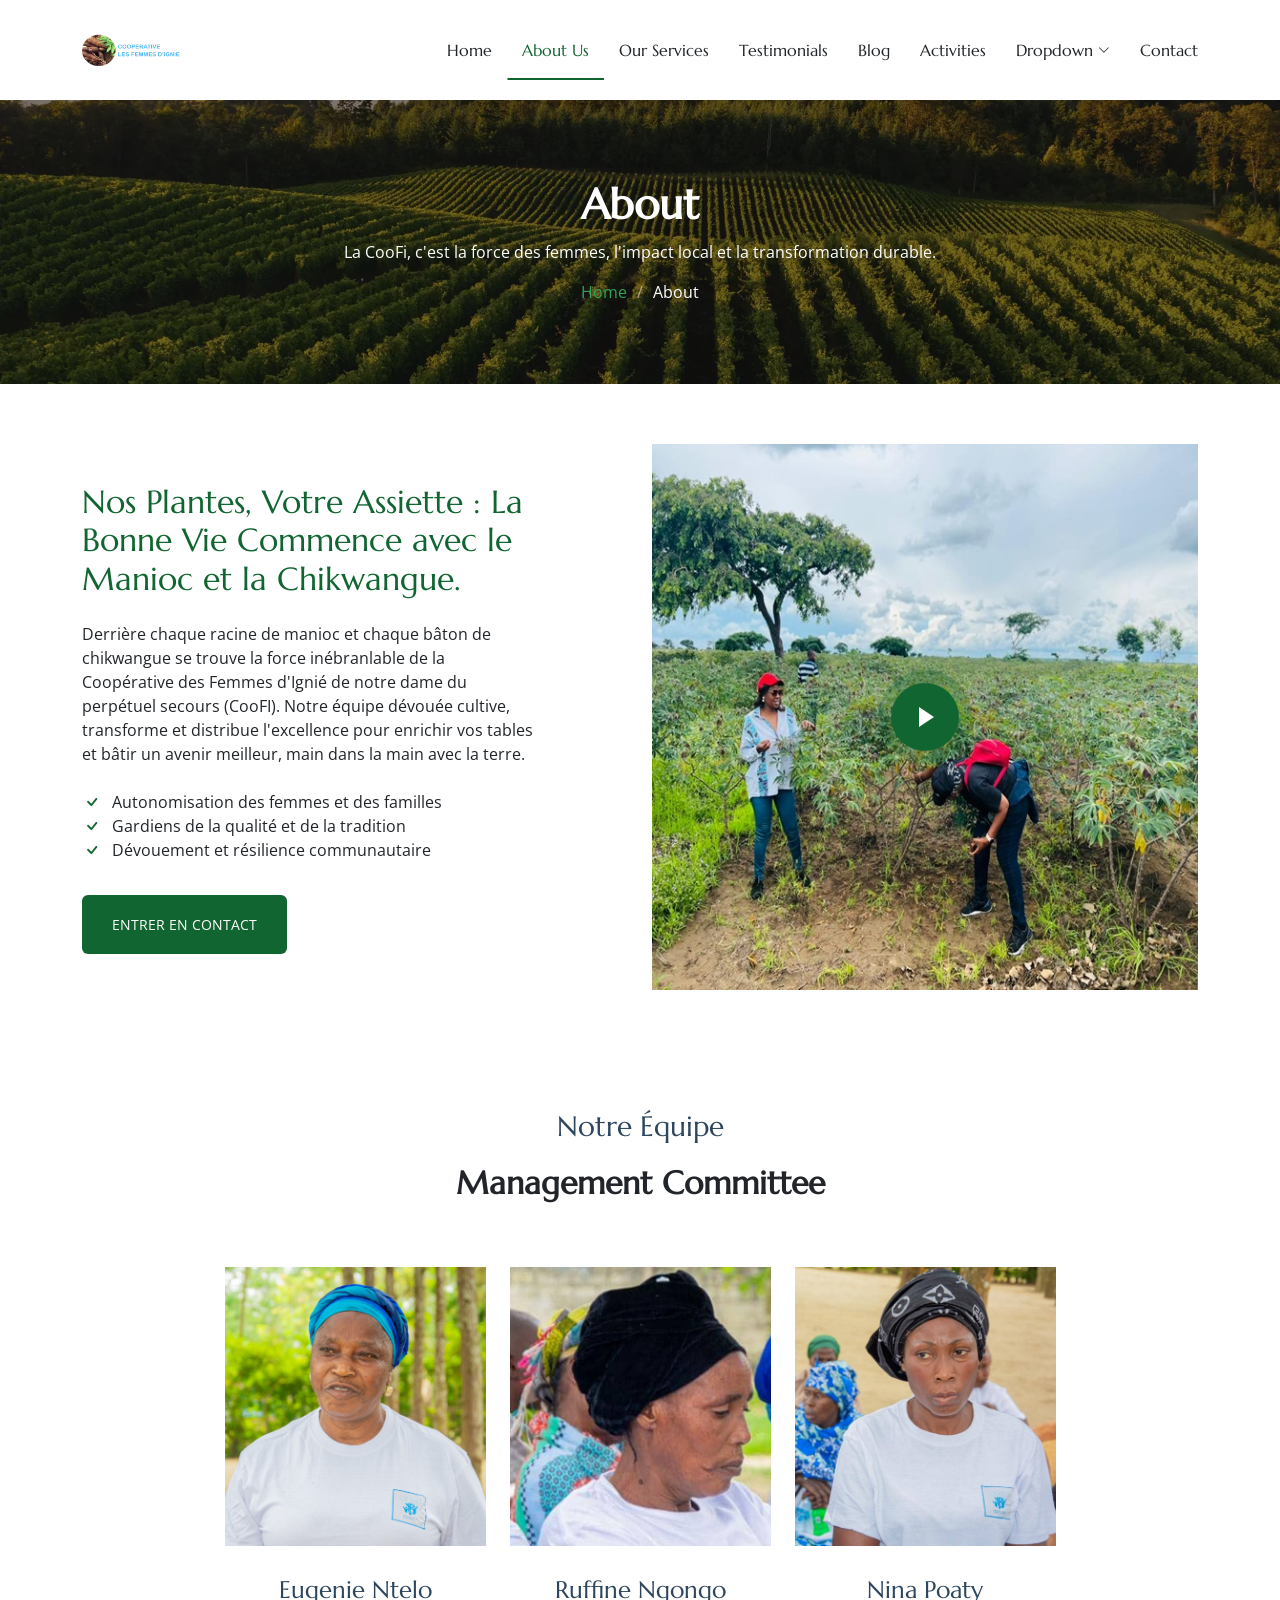
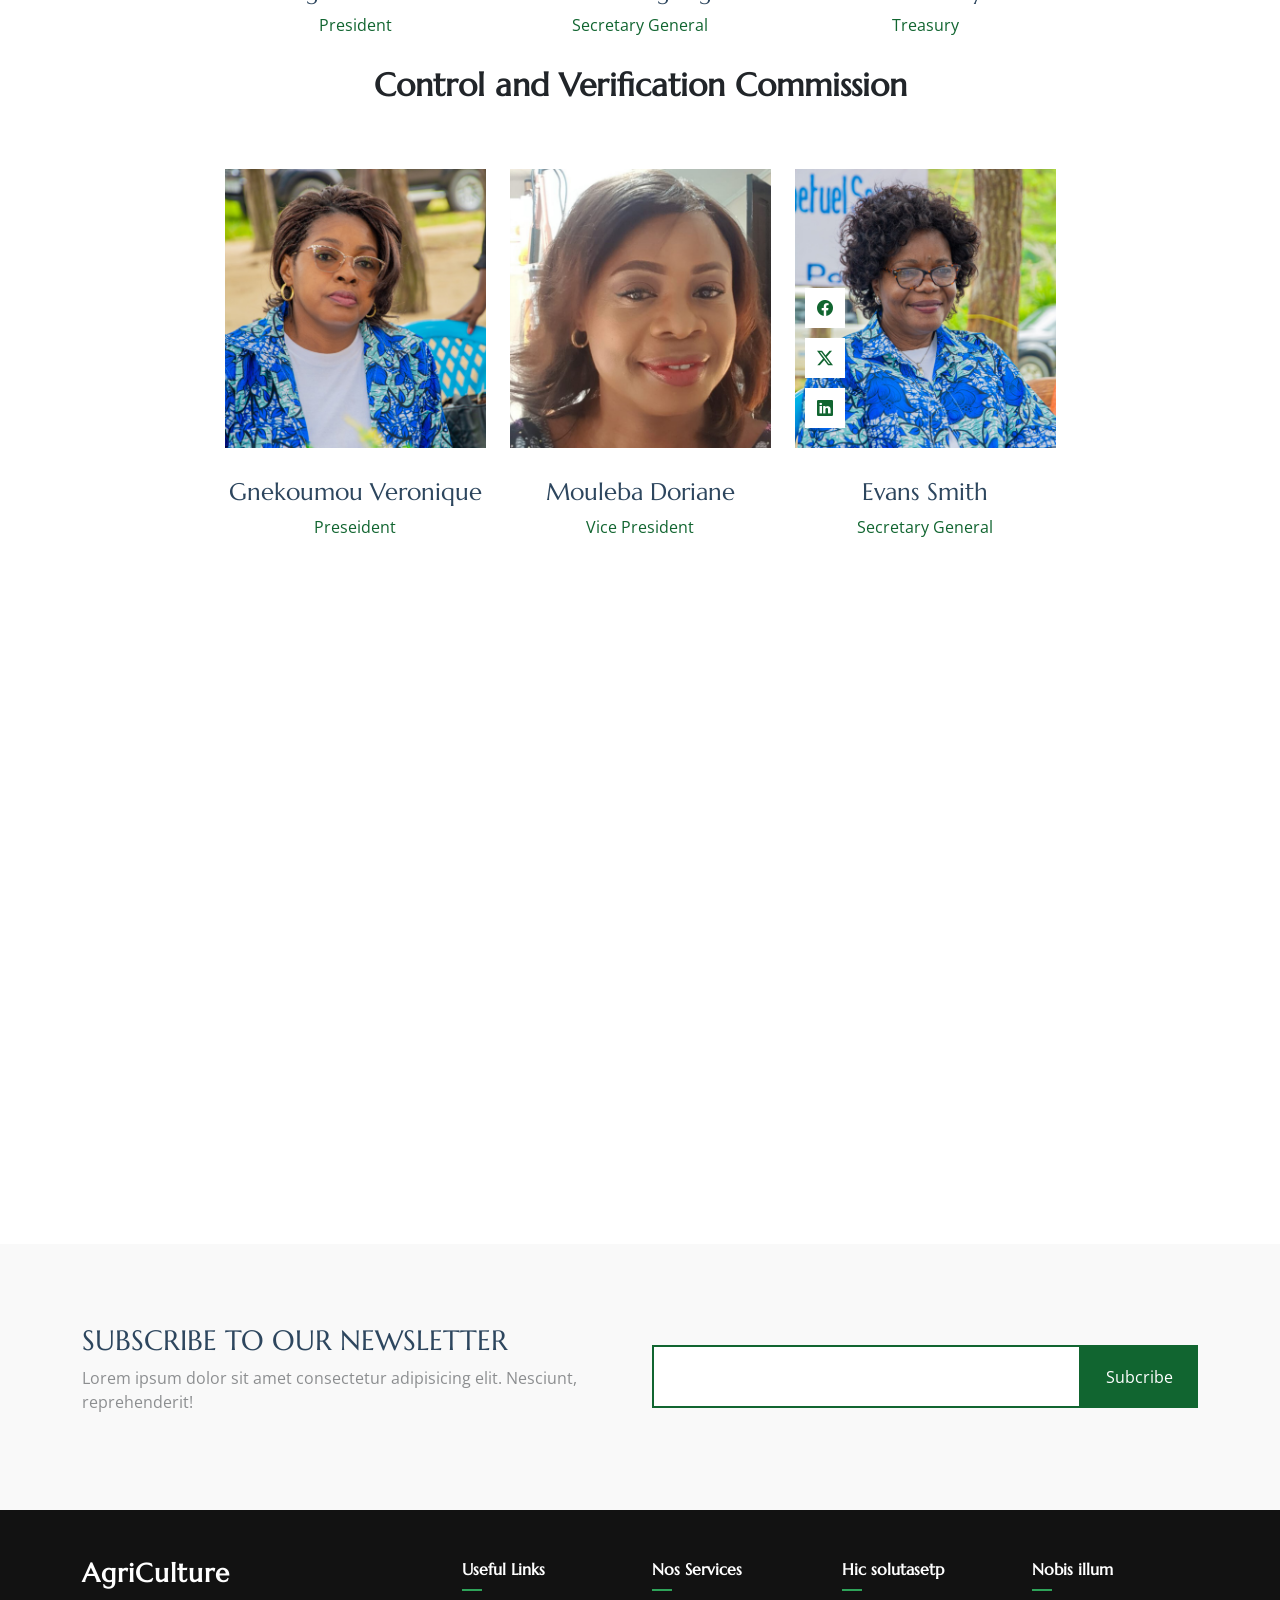
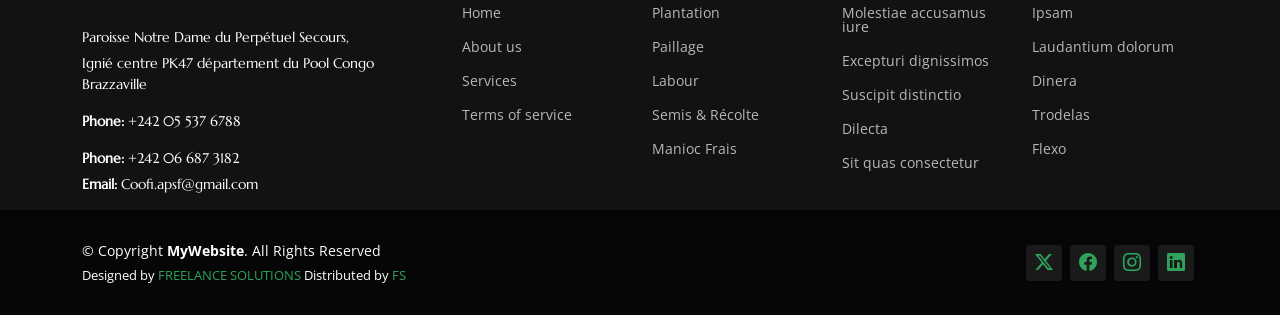
==== about.html @ b7189758 "Refactor code structure and remove redundant sections for improved readability and maintainability" ====
<!DOCTYPE html>
<html lang="en">

<head>
  <meta charset="utf-8">
  <meta content="width=device-width, initial-scale=1.0" name="viewport">
  <title>About Coofi</title>
  <meta name="description" content="">
  <meta name="keywords" content="">

  <!-- Favicons -->
  <link href="assets/img/logo2_icon.png" rel="icon">
  <link href="assets/img/logo2_icon.png" rel="logo2_icon">

  <!-- Fonts -->
  <link href="https://fonts.googleapis.com" rel="preconnect">
  <link href="https://fonts.gstatic.com" rel="preconnect" crossorigin>
  <link
    href="https://fonts.googleapis.com/css2?family=Open+Sans:ital,wght@0,300;0,400;0,500;0,600;0,700;0,800;1,300;1,400;1,500;1,600;1,700;1,800&family=Marcellus:wght@400&display=swap"
    rel="stylesheet">

  <!-- Vendor CSS Files -->
  <link href="assets/vendor/bootstrap/css/bootstrap.min.css" rel="stylesheet">
  <link href="assets/vendor/bootstrap-icons/bootstrap-icons.css" rel="stylesheet">
  <link href="assets/vendor/aos/aos.css" rel="stylesheet">
  <link href="assets/vendor/swiper/swiper-bundle.min.css" rel="stylesheet">
  <link href="assets/vendor/glightbox/css/glightbox.min.css" rel="stylesheet">

  <!-- Main CSS File -->
  <link href="assets/css/main.css" rel="stylesheet">


</head>

<body class="about-page">

  <header id="header" class="header d-flex align-items-center position-relative">
    <div class="container-fluid container-xl position-relative d-flex align-items-center justify-content-between">

      <a href="index.html" class="logo d-flex align-items-center">
        <!-- Uncomment the line below if you also wish to use an image logo -->
        <img src="assets/img/logo.png" alt="AgriCulture">
        <!-- <h1 class="sitename">AgriCulture</h1>  -->
      </a>

      <nav id="navmenu" class="navmenu stagger-animation">
        <ul>
          <li><a href="index.html">Home</a></li>
          <li><a href="about.html" class="active">About Us</a></li>
          <li><a href="services.html">Our Services</a></li>
          <li><a href="testimonials.html">Testimonials</a></li>
          <li><a href="blog.php">Blog</a></li>
          <li><a href="activity.php">Activities</a></li>
          <li class="dropdown"><a href="#"><span>Dropdown</span> <i class="bi bi-chevron-down toggle-dropdown"></i></a>
            <ul>
              <li><a href="#">Dropdown 1</a></li>
              <li class="dropdown"><a href="#"><span>Deep Dropdown</span> <i
                    class="bi bi-chevron-down toggle-dropdown"></i></a>
                <ul>
                  <li><a href="#">Deep Dropdown 1</a></li>
                  <li><a href="#">Deep Dropdown 2</a></li>
                  <li><a href="#">Deep Dropdown 3</a></li>
                  <li><a href="#">Deep Dropdown 4</a></li>
                  <li><a href="#">Deep Dropdown 5</a></li>
                </ul>
              </li>
              <li><a href="#">Dropdown 2</a></li>
              <li><a href="#">Dropdown 3</a></li>
              <li><a href="#">Dropdown 4</a></li>
            </ul>
          </li>
          <li><a href="contact.html">Contact</a></li>
        </ul>
        <i class="mobile-nav-toggle d-xl-none bi bi-list"></i>
      </nav>

    </div>
  </header>

  <main class="main">

    <!-- Page Title -->
    <div class="page-title dark-background" data-aos="fade"
      style="background-image: url(assets/img/page-title-bg.webp);">
      <div class="container position-relative">
        <h1>About</h1>
        <p>La CooFi, c'est la force des femmes, l'impact local et la transformation durable.</p>
        <nav class="breadcrumbs">
          <ol>
            <li><a href="index.html">Home</a></li>
            <li class="current">About</li>
          </ol>
        </nav>
      </div>
    </div><!-- End Page Title -->

    <!-- About 3 Section -->
    <section id="about-3" class="about-3 section">

      <div class="container">
        <div class="row gy-4 justify-content-between align-items-center">
          <div class="col-lg-6 order-lg-2 position-relative" data-aos="zoom-out">
            <img src="assets/img/img_sq_1.jpg" alt="Image" class="img-fluid">
            <a href="https://www.youtube.com/watch?v=Y7f98aduVJ8" class="glightbox pulsating-play-btn">
              <span class="play"><i class="bi bi-play-fill"></i></span>
            </a>
          </div>
          <div class="col-lg-5 order-lg-1" data-aos="fade-up" data-aos-delay="100">
            <h2 class="content-title mb-4">Nos Plantes, Votre Assiette : La Bonne Vie Commence avec le Manioc et la
              Chikwangue.</h2>
            <p class="mb-4">
              Derrière chaque racine de manioc et chaque bâton de chikwangue se trouve la force inébranlable de la
              Coopérative des Femmes d'Ignié de notre dame du perpétuel secours (CooFI). Notre équipe dévouée cultive,
              transforme et distribue l'excellence pour enrichir vos tables et bâtir un avenir meilleur, main dans la
              main avec la terre.
            </p>
            <ul class="list-unstyled list-check">
              <li>Autonomisation des femmes et des familles</li>
              <li>Gardiens de la qualité et de la tradition</li>
              <li>Dévouement et résilience communautaire</li>
            </ul>

            <p><a href="contact.html" class="btn-cta">Entrer en contact</a></p>
          </div>
        </div>
      </div>
    </section><!-- /About 3 Section -->

    <!-- Team Section -->
    <section class="team-15 team section" id="team">
      <!-- Section Title -->
      <div class="container section-title" data-aos="fade-up">
        <h2>Notre Équipe</h2>
        <b><p>Management Committee</p></b>
      </div><!-- End Section Title -->

      <div class="content">
        <div class="container">

          <div class="row justify-content-center">
            <div class="col-lg-3 col-md-6 mb-4">
              <div class="person">
                <figure>
                  <img src="assets/img/team/Eugenie_Ntelo.jpg" alt="Image" class="img-fluid">
                  <div class="social">
                    <!-- <a href="#"><span class="bi bi-facebook"></span></a>
                    <a href="#"><span class="bi bi-twitter-x"></span></a>
                    <a href="#"><span class="bi bi-linkedin"></span></a> -->
                  </div>
                </figure>
                <div class="person-contents">
                  <h3>Eugenie Ntelo</h3>
                  <span class="position">President</span>
                </div>
              </div>
            </div>

            <div class="col-lg-3 col-md-6 mb-4">
              <div class="person">
                <figure>
                  <img src="assets/img/team/Ruffine_Ngongo.jpg" alt="Image" class="img-fluid">
                  <div class="social">
                    <!-- <a href="#"><span class="bi bi-facebook"></span></a>
                    <a href="#"><span class="bi bi-twitter-x"></span></a>
                    <a href="#"><span class="bi bi-linkedin"></span></a> -->
                  </div>
                </figure>
                <div class="person-contents">
                  <h3>Ruffine Ngongo</h3>
                  <span class="position">Secretary General</span>
                </div>
              </div>
            </div>

            <div class="col-lg-3 col-md-6 mb-4">
              <div class="person">
                <figure>
                  <img src="assets/img/team/Nina_Poaty.jpg" alt="Image" class="img-fluid">
                  <div class="social">
                    <!-- <a href="#"><span class="bi bi-facebook"></span></a>
                    <a href="#"><span class="bi bi-twitter-x"></span></a>
                    <a href="#"><span class="bi bi-linkedin"></span></a> -->
                  </div>
                </figure>
                <div class="person-contents">
                  <h3>Nina Poaty</h3>
                  <span class="position">Treasury</span>
                </div>
              </div>
            </div>
<!-- 
            <div class="col-lg-3 col-md-6 mb-4">
              <div class="person">
                <figure>
                  <img src="assets/img/team/Gnekoumou Veronique.jpg" alt="Image" class="img-fluid">
                  <div class="social">
                    <a href="#"><span class="bi bi-facebook"></span></a>
                    <a href="#"><span class="bi bi-twitter-x"></span></a>
                    <a href="#"><span class="bi bi-linkedin"></span></a>
                  </div>
                </figure>
                <div class="person-contents">
                  <h3>Preseident</h3>
                  <span class="position">Accountant</span>
                </div>
              </div>
            </div> -->

          </div>
           <div class="row justify-content-center">
            <div class="container section-title" data-aos="fade-up">
        <!-- <h2>Notre Équipe</h2> -->
        <b><p>Control and Verification Commission</p></b>
      </div><!-- End Section Title -->
            <div class="col-lg-3 col-md-6 mb-4">
              <div class="person">
                <figure>
                  <img src="assets/img/team/Gnekoumou_Veronique.jpg" alt="Image" class="img-fluid">
                  <div class="social">
                    <!-- <a href="#"><span class="bi bi-facebook"></span></a>
                    <a href="#"><span class="bi bi-twitter-x"></span></a>
                    <a href="#"><span class="bi bi-linkedin"></span></a>
                  </div> -->
                </figure>
                <div class="person-contents">
                  <h3>Gnekoumou Veronique</h3>
                  <span class="position">Preseident</span>
                </div>
              </div>
            </div>

            <div class="col-lg-3 col-md-6 mb-4">
              <div class="person">
                <figure>
                  <img src="assets/img/team/Mouleba_Doriane.jpg" alt="Image" class="img-fluid">
                  <div class="social">
                    <!-- <a href="#"><span class="bi bi-facebook"></span></a>
                    <a href="#"><span class="bi bi-twitter-x"></span></a>
                    <a href="#"><span class="bi bi-linkedin"></span></a> -->
                  </div>
                </figure>
                <div class="person-contents">
                  <h3>Mouleba Doriane</h3>
                  <span class="position">Vice President</span>
                </div>
              </div>
            </div>

            <div class="col-lg-3 col-md-6 mb-4">
              <div class="person">
                <figure>
                  <img src="assets/img/team/Ndandani_Betty.jpg" alt="Image" class="img-fluid">
                  <div class="social">
                    <a href="#"><span class="bi bi-facebook"></span></a>
                    <a href="#"><span class="bi bi-twitter-x"></span></a>
                    <a href="#"><span class="bi bi-linkedin"></span></a>
                  </div>
                </figure>
                <div class="person-contents">
                  <h3>Evans Smith</h3>
                  <span class="position">Secretary General</span>
                </div>
              </div>
            </div>

            <!-- <div class="col-lg-3 col-md-6 mb-4">
              <div class="person">
                <figure>
                  <img src="assets/img/team/team-4.jpg" alt="Image" class="img-fluid">
                  <div class="social">
                    <a href="#"><span class="bi bi-facebook"></span></a>
                    <a href="#"><span class="bi bi-twitter-x"></span></a>
                    <a href="#"><span class="bi bi-linkedin"></span></a>
                  </div>
                </figure>
                <div class="person-contents">
                  <h3>Kaylie Jones</h3>
                  <span class="position">Accountant</span>
                </div>
              </div>
            </div> -->

          </div>
        </div>
      </div>

    </section><!-- /Team Section -->

    <!-- Services Section -->
    <section id="services" class="services section">

      <!-- Section Title -->
      <div class="container section-title" data-aos="fade-up">
        <h2 class="bounce-in"> Ce que nous faisons</h2>
        <p class="fade-in-up" style="font-size: 20px">Depuis sa création, la CooFi s’engage pour une agriculture
          durable, une transformation responsable du manioc, et le renforcement de l’autonomie économique des membres de
          la Coopérative.
          Née de la volonté de femmes vivant dans la localité d’Ignié, CooFi réunit ses membres autour d’activités qui
          allient savoir-faire traditionnel, solidarité et innovation durable.

          À travers ses programmes, la CooFi contribue à la sécurité alimentaire locale, à la création d’emplois, et à
          la préservation de la biodiversité, tout en offrant aux femmes rurales un espace où elles peuvent
          entreprendre, apprendre et s’épanouir.</p>
      </div><!-- End Section Title -->
      <div class="content">
        <div class="container">
          <div class="row g-0 stagger-animation">
            <div class="col-lg-3 col-md-6">
              <div class="service-item hover-lift" data-aos="fade-up" data-aos-delay="100">
                <span class="number">01</span>
                <div class="service-item-icon">
                  <svg xmlns="http://www.w3.org/2000/svg" version="1.1" xmlns:xlink="http://www.w3.org/1999/xlink"
                    width="80" height="80" x="0" y="0" viewBox="0 0 509.435 509.435"
                    style="enable-background: new 0 0 512 512" xml:space="preserve" class="">
                    <g>
                      <path
                        d="M7.506 347.639c.994 0 2.005-.199 2.976-.619l62.037-26.857a7.5 7.5 0 0 0 3.903-9.862 7.5 7.5 0 0 0-9.862-3.903L4.523 333.255a7.501 7.501 0 0 0 2.983 14.384zM500.883 283.197c-10.953-10.952-28.175-11.423-39.689-1.267l-10.034-13.307c-19.783-26.239-46.1-46.623-76.103-58.948a7.5 7.5 0 0 0-5.699 13.875c11.136 4.575 21.708 10.382 31.567 17.249h-22.621c-4.143 0-7.5 3.358-7.5 7.5s3.357 7.5 7.5 7.5h41.188a169.382 169.382 0 0 1 19.691 21.855l11.048 14.652-71.171 67.597h-19.48a35.772 35.772 0 0 0 6.775-20.976c0-19.837-16.139-35.975-35.976-35.975h-75.023l-48.33-15.005a160.871 160.871 0 0 0-37.992-6.934l2.533-3.359a169.852 169.852 0 0 1 19.67-21.855h27.398c4.143 0 7.5-3.358 7.5-7.5s-3.357-7.5-7.5-7.5h-8.848a165.125 165.125 0 0 1 38.01-19.73c28.992-10.532 60.376-12.89 90.754-6.821a7.498 7.498 0 0 0 8.824-5.885 7.5 7.5 0 0 0-5.885-8.824 184.517 184.517 0 0 0-28.616-3.4v-83.727h64.189c43.49 0 78.872-35.382 78.872-78.872V22.488c0-8.712-7.088-15.801-15.801-15.801h-51.729c-4.143 0-7.5 3.358-7.5 7.5s3.357 7.5 7.5 7.5h51.729c.441 0 .801.359.801.801v11.051c0 35.219-28.653 63.872-63.872 63.872h-64.189V85.559c0-28.082 18.793-53.262 45.701-61.234a7.5 7.5 0 1 0-4.261-14.382c-15.972 4.732-30.338 14.681-40.451 28.015-10.46 13.79-15.988 30.25-15.988 47.601v16.416c-9.59-9.839-22.97-15.965-37.762-15.965h-43.432c-6.193 0-11.232 5.039-11.232 11.232v23.629c0 29.093 23.669 52.762 52.763 52.762h39.663v22.475a183.375 183.375 0 0 0-55.199 10.86c-32.974 11.978-61.705 33.297-83.085 61.653l-9.313 12.351a161.07 161.07 0 0 0-54.289 12.692 7.5 7.5 0 0 0-3.949 9.844 7.498 7.498 0 0 0 9.844 3.949c31.858-13.616 67.62-15.458 100.696-5.188l49.416 15.343c.72.224 1.47.337 2.224.337h76.161c11.566 0 20.976 9.409 20.976 20.975s-9.409 20.976-20.976 20.976h-71.803c-4.143 0-7.5 3.358-7.5 7.5s3.357 7.5 7.5 7.5h123.477a7.5 7.5 0 0 0 5.165-2.062l83.48-79.289c5.56-5.279 14.158-5.167 19.577.252a13.957 13.957 0 0 1 .853 18.9l-80.942 97.046a37.161 37.161 0 0 1-21.112 12.581L259.57 448.474c-20.377 4.113-41.89 1.365-60.575-7.739l-53.332-25.982a7.507 7.507 0 0 0-6.884.162L3.903 488.665a7.5 7.5 0 0 0 7.197 13.161l131.475-71.888 49.849 24.285c21.631 10.538 46.53 13.72 70.114 8.957l129.506-26.146a52.209 52.209 0 0 0 29.663-17.677l80.942-97.046c9.682-11.61 8.923-28.426-1.766-39.114zM258.212 158.634c-20.822 0-37.763-16.94-37.763-37.762V101.01h39.664c20.822 0 37.762 16.94 37.762 37.762v19.861h-39.663z"
                        fill="currentColor" opacity="1" data-original="currentColor"></path>
                      <path
                        d="M319.171 240.778a7.5 7.5 0 0 0-7.5-7.5h-9.43c-4.143 0-7.5 3.358-7.5 7.5s3.357 7.5 7.5 7.5h9.43a7.5 7.5 0 0 0 7.5-7.5zM272.068 264.08c-4.143 0-7.5 3.358-7.5 7.5s3.357 7.5 7.5 7.5h34.888c4.143 0 7.5-3.358 7.5-7.5s-3.357-7.5-7.5-7.5zM400.305 307.996c4.143 0 7.5-3.358 7.5-7.5s-3.357-7.5-7.5-7.5h-8.172c-4.143 0-7.5 3.358-7.5 7.5s3.357 7.5 7.5 7.5z"
                        fill="currentColor" opacity="1" data-original="currentColor"></path>
                    </g>
                  </svg>
                </div>
                <div class="service-item-content">
                  <h3 class="service-heading"><a href="our_service_info.html#transformation-manioc"
                      style="color:inherit; text-decoration:none;">Transformation du manioc en chikwangue</a></h3>

                </div>
              </div>
            </div>
            <div class="col-lg-3 col-md-6">
              <div class="service-item hover-lift" data-aos="fade-up" data-aos-delay="200">
                <span class="number">02</span>
                <div class="service-item-icon">
                  <svg xmlns="http://www.w3.org/2000/svg" version="1.1" xmlns:xlink="http://www.w3.org/1999/xlink"
                    width="80" height="80" x="0" y="0" viewBox="0 0 514.314 514.314"
                    style="enable-background: new 0 0 512 512" xml:space="preserve" class="">
                    <g>
                      <path
                        d="M434.176 51.297h72.639c4.143 0 7.5-3.358 7.5-7.5s-3.357-7.5-7.5-7.5h-72.639c-4.143 0-7.5 3.358-7.5 7.5s3.357 7.5 7.5 7.5zM117.994 54.791h30.852c5.47 6.605 13.729 10.82 22.955 10.82h42.865l35.886 35.886c8.246 8.246 19.209 12.787 30.869 12.787h8.32c4.143 0 7.5-3.358 7.5-7.5s-3.357-7.5-7.5-7.5h-8.32c-7.654 0-14.85-2.981-20.262-8.393l-38.083-38.083a7.5 7.5 0 0 0-5.304-2.197H171.8c-8.159 0-14.797-6.638-14.797-14.797s6.638-14.797 14.797-14.797h123.757a66.756 66.756 0 0 1 35.416 10.157l30.374 18.983a7.497 7.497 0 0 0 3.975 1.14h36.891c4.143 0 7.5-3.358 7.5-7.5s-3.357-7.5-7.5-7.5h-34.739l-28.551-17.843a81.742 81.742 0 0 0-43.365-12.437H171.801c-16.43 0-29.797 13.367-29.797 29.798 0 1.349.099 2.675.273 3.977h-24.283a7.5 7.5 0 1 0 0 14.999zM30.38 144.476h20.344a29.724 29.724 0 0 0-4.003 14.921c0 14.399 10.225 26.453 23.795 29.288a29.746 29.746 0 0 0-4.371 15.555c0 16.499 13.423 29.921 29.921 29.921h131.637a7.5 7.5 0 0 0 7.498-7.688 7.5 7.5 0 0 0-8.307-7.311H96.065c-8.228 0-14.921-6.694-14.921-14.921s6.693-14.921 14.921-14.921H163.9c4.143 0 7.5-3.358 7.5-7.5s-3.357-7.5-7.5-7.5H76.643c-8.228 0-14.922-6.694-14.922-14.921s6.694-14.921 14.922-14.921H163.9c4.143 0 7.5-3.358 7.5-7.5s-3.357-7.5-7.5-7.5H30.38c-8.228 0-14.921-6.694-14.921-14.921s6.693-14.921 14.921-14.921H163.9c4.143 0 7.5-3.358 7.5-7.5s-3.357-7.5-7.5-7.5H62.547c-8.228 0-14.921-6.694-14.921-14.921s6.693-14.921 14.921-14.921h23.485c4.143 0 7.5-3.358 7.5-7.5s-3.357-7.5-7.5-7.5H62.547c-16.498 0-29.921 13.423-29.921 29.921a29.719 29.719 0 0 0 4.003 14.921H30.38C13.882 84.636.459 98.059.459 114.557s13.423 29.919 29.921 29.919zM506.814 196.74H389.248a7.497 7.497 0 0 0-4.629 1.599l-5.613 4.403c-13.495 10.588-30.375 16.42-47.529 16.42h-12.272a7.5 7.5 0 0 0-8.309 7.5 7.5 7.5 0 0 0 7.5 7.5h13.081c20.496 0 40.664-6.967 56.788-19.618l3.574-2.804h114.976a7.5 7.5 0 1 0-.001-15z"
                        fill="currentColor" opacity="1" data-original="currentColor" class=""></path>
                      <path
                        d="M192.215 150.164c0 15.372 12.506 27.878 27.878 27.878s27.879-12.506 27.879-27.878-12.507-27.878-27.879-27.878-27.878 12.506-27.878 27.878zm40.757 0c0 7.101-5.777 12.878-12.879 12.878-7.101 0-12.878-5.777-12.878-12.878s5.777-12.878 12.878-12.878c7.101-.001 12.879 5.777 12.879 12.878zM273.049 203.771c-12.599 0-22.848 10.25-22.848 22.848s10.249 22.847 22.848 22.847 22.848-10.249 22.848-22.847-10.25-22.848-22.848-22.848zm0 30.695c-4.327 0-7.848-3.52-7.848-7.847s3.521-7.848 7.848-7.848 7.848 3.521 7.848 7.848-3.521 7.847-7.848 7.847zM474.178 493.298h-9.202l-73.199-62.323c-3.155-2.686-7.888-2.305-10.573.849s-2.305 7.887.849 10.572l59.785 50.902H43.105l108.164-92.092a77.855 77.855 0 0 1 50.423-18.558h81.558a77.851 77.851 0 0 1 50.423 18.558l24.029 20.458a7.498 7.498 0 0 0 10.573-.849 7.5 7.5 0 0 0-.849-10.572l-24.029-20.458a92.867 92.867 0 0 0-60.147-22.137h-51.158v-26.806h15.44c24.205 0 43.896-19.692 43.896-43.897v-8.808c0-6.785-5.52-12.305-12.305-12.305h-18.135c-19.99 0-36.891 13.437-42.174 31.749-5.716-4.945-13.156-7.947-21.29-7.947h-15.061c-6.942 0-12.591 5.648-12.591 12.592v7.399c0 17.97 14.619 32.589 32.589 32.589h14.629v15.433h-15.399a92.867 92.867 0 0 0-60.147 22.137L19.967 493.298H7.5c-4.143 0-7.5 3.358-7.5 7.5s3.357 7.5 7.5 7.5h466.678a7.5 7.5 0 0 0 0-15zM232.092 319.73c0-15.934 12.963-28.897 28.897-28.897h15.439v6.112c0 15.934-12.963 28.897-28.896 28.897h-15.44zm-16.978 17.485h-12.651c-9.698 0-17.589-7.89-17.589-17.589v-4.991h12.651c9.698 0 17.589 7.89 17.589 17.589z"
                        fill="currentColor" opacity="1" data-original="currentColor" class=""></path>
                      <path
                        d="M178.358 429.065c0 13.218 10.754 23.972 23.972 23.972s23.972-10.753 23.972-23.972-10.754-23.972-23.972-23.972-23.972 10.753-23.972 23.972zm32.944 0c0 4.947-4.024 8.972-8.972 8.972s-8.972-4.025-8.972-8.972 4.024-8.972 8.972-8.972 8.972 4.024 8.972 8.972zM252.23 445.536c0 15.706 12.777 28.484 28.483 28.484s28.484-12.778 28.484-28.484-12.778-28.484-28.484-28.484-28.483 12.778-28.483 28.484zm41.968 0c0 7.435-6.049 13.484-13.484 13.484s-13.483-6.049-13.483-13.484 6.049-13.484 13.483-13.484c7.435 0 13.484 6.049 13.484 13.484z"
                        fill="currentColor" opacity="1" data-original="currentColor" class=""></path>
                    </g>
                  </svg>
                </div>
                <div class="service-item-content">
                  <h3 class="service-heading"><a href="our_service_info.html#production-only"
                      style="color:inherit; text-decoration:none;"> Production durable de manioc</a></h3>

                </div>
              </div>
            </div>

            <div class="col-lg-3 col-md-6">
              <div class="service-item hover-lift" data-aos="fade-up" data-aos-delay="300">
                <span class="number">03</span>
                <div class="service-item-icon">
                  <svg xmlns="http://www.w3.org/2000/svg" version="1.1" xmlns:xlink="http://www.w3.org/1999/xlink"
                    width="80" height="80" x="0" y="0" viewBox="0 0 516.53 516.53"
                    style="enable-background: new 0 0 512 512" xml:space="preserve" class="">
                    <g>
                      <path
                        d="M504.085 341.447a113.617 113.617 0 0 0-11.524-27.805c3.866-6.212 3.104-14.506-2.288-19.897l-5.804-5.804v-67.388c0-10.907-8.398-19.878-19.066-20.817V73.099h4.012c8.301 0 15.054-6.753 15.054-15.054V37.599c0-8.301-6.753-15.054-15.054-15.054h-23.242a7.5 7.5 0 0 0 0 15l23.296.054-.054 20.5-241.554-.054.054-20.5H414.21a7.5 7.5 0 0 0 0-15H227.916c-8.301 0-15.054 6.753-15.054 15.054v20.446c0 8.301 6.753 15.054 15.054 15.054h14.719L231.27 201.13c-5.215 2.077-9.463 6.215-11.642 11.675l-14.014 35.128h-27.323l-24.417-28.857a16.73 16.73 0 0 0-12.795-5.936H99.071c-9.242 0-16.761 7.519-16.761 16.761v18.66a44.759 44.759 0 0 0-35.97 33.278L24.937 367.09C9.676 380.359 0 399.894 0 421.658c0 39.881 32.446 72.327 72.328 72.327 37.349 0 68.174-28.457 71.938-64.827h25.905v12.546c0 8.282 6.738 15.02 15.02 15.02h64.364c8.282 0 15.02-6.738 15.02-15.02v-12.546h29.374c-3.278 6.098-2.356 13.875 2.785 19.016l19.555 19.554a16 16 0 0 0 11.388 4.718c3.045 0 5.961-.839 8.506-2.431a113.556 113.556 0 0 0 27.808 11.525c1.662 7.123 8.064 12.445 15.686 12.445h27.655c7.602 0 13.99-5.293 15.672-12.441a113.582 113.582 0 0 0 27.814-11.525 15.986 15.986 0 0 0 8.514 2.427c4.302 0 8.346-1.675 11.388-4.717l19.555-19.555c5.396-5.396 6.156-13.7 2.29-19.901a113.607 113.607 0 0 0 11.522-27.801c7.123-1.662 12.445-8.064 12.445-15.686v-27.655c-.002-7.621-5.324-14.023-12.447-15.684zm-53.681-141.805h-15.681V73.099h15.681zM419.723 73.099v126.543h-142.46l11.233-126.543zm-146.286 0-11.233 126.543h-15.743l11.234-126.543zM99.071 228.14h42.008c.519 0 1.008.227 1.344.624l16.219 19.169H97.311v-18.032c0-.971.79-1.761 1.76-1.761zm-51.11 108.845h167.157c12.315 0 22.334-10.019 22.334-22.334v-16.152c0-12.315-10.019-22.334-22.334-22.334h-77.364a7.5 7.5 0 0 0 0 15h77.364c4.044 0 7.334 3.29 7.334 7.334v16.152c0 4.044-3.29 7.334-7.334 7.334H51.727l7.738-30.821h46.327a7.5 7.5 0 0 0 0-15h-40.76a29.774 29.774 0 0 1 24.779-13.231h120.886a7.5 7.5 0 0 0 6.966-4.721l15.897-39.849a5.883 5.883 0 0 1 5.49-3.721h224.51a5.916 5.916 0 0 1 5.91 5.91v52.522c-5.348-4.343-12.853-4.747-18.636-1.165a113.598 113.598 0 0 0-27.818-11.532c-1.662-7.123-8.063-12.445-15.685-12.445h-27.655c-7.602 0-13.99 5.294-15.672 12.441a113.583 113.583 0 0 0-27.818 11.527c-6.213-3.868-14.506-3.104-19.897 2.288l-19.555 19.555c-5.375 5.375-6.149 13.637-2.28 19.884a113.572 113.572 0 0 0-11.531 27.818c-7.123 1.662-12.445 8.063-12.445 15.685v27.655c0 7.602 5.293 13.99 12.441 15.672 1.242 4.67 2.784 9.24 4.603 13.699h-24.12c-2.277-5.402-7.626-9.204-13.847-9.204h-64.364c-6.221 0-11.569 3.802-13.847 9.204h-27.078c-3.764-36.371-34.589-64.828-71.938-64.828a71.896 71.896 0 0 0-28.994 6.086zm24.367 142c-31.61 0-57.328-25.717-57.328-57.327s25.717-57.328 57.328-57.328 57.327 25.717 57.327 57.328-25.717 57.327-57.327 57.327zm177.24-37.262h-.013l-64.384-.02.02-21.75 64.384.02zm251.962-56.937c0 .609-.496 1.105-1.189 1.105-4.816 0-8.956 3.287-10.065 7.992a98.695 98.695 0 0 1-12.139 29.288c-2.543 4.113-1.939 9.365 1.447 12.75l.084.084a1.105 1.105 0 0 1 0 1.562l-19.555 19.555a1.085 1.085 0 0 1-.781.323c-.208 0-.514-.056-.761-.303a3.326 3.326 0 0 0-.084-.084c-3.406-3.407-8.658-4.01-12.77-1.467a98.657 98.657 0 0 1-29.288 12.138c-4.706 1.11-7.992 5.25-7.992 10.15 0 .609-.496 1.105-1.104 1.105h-27.655c-.609 0-1.105-.496-1.105-1.189 0-4.816-3.287-8.956-7.992-10.066a98.69 98.69 0 0 1-29.287-12.137 10.35 10.35 0 0 0-5.455-1.561c-2.68 0-5.338 1.049-7.38 3.091a1.085 1.085 0 0 1-.781.323c-.208 0-.513-.056-.781-.324l-19.555-19.555c-.431-.431-.431-1.132.064-1.627 3.406-3.406 4.009-8.657 1.466-12.77a98.66 98.66 0 0 1-12.138-29.287c-1.11-4.706-5.25-7.992-10.15-7.992a1.107 1.107 0 0 1-1.105-1.105V357.13c0-.609.496-1.104 1.189-1.104 4.816 0 8.956-3.287 10.066-7.992a98.661 98.661 0 0 1 12.138-29.288c2.542-4.112 1.939-9.364-1.531-12.833a1.106 1.106 0 0 1 0-1.563l19.555-19.555c.431-.431 1.132-.431 1.626.064 3.407 3.408 8.658 4.011 12.77 1.467a98.666 98.666 0 0 1 29.288-12.138c4.706-1.11 7.992-5.25 7.992-10.15 0-.609.496-1.105 1.105-1.105h27.655c.609 0 1.104.496 1.104 1.189 0 4.816 3.287 8.956 7.992 10.066a98.664 98.664 0 0 1 29.288 12.139c4.113 2.543 9.365 1.939 12.833-1.531a1.107 1.107 0 0 1 1.563 0l19.555 19.555c.431.431.431 1.132-.062 1.625-3.408 3.406-4.012 8.658-1.468 12.771a98.666 98.666 0 0 1 12.138 29.288c1.11 4.706 5.25 7.992 10.066 7.992h.084c.609 0 1.105.496 1.105 1.104z"
                        fill="currentColor" opacity="1" data-original="currentColor" class=""></path>
                      <path
                        d="M454.895 335.721a7.5 7.5 0 0 0-3.834 9.889 62.412 62.412 0 0 1 5.335 25.349c0 34.678-28.213 62.891-62.891 62.891s-62.891-28.213-62.891-62.891c0-34.679 28.213-62.892 62.891-62.892a62.934 62.934 0 0 1 40.397 14.703 7.5 7.5 0 0 0 10.566-.923 7.5 7.5 0 0 0-.923-10.566 77.96 77.96 0 0 0-50.041-18.213c-42.949 0-77.891 34.942-77.891 77.892 0 42.949 34.942 77.891 77.891 77.891s77.891-34.942 77.891-77.891c0-10.895-2.224-21.46-6.611-31.403a7.5 7.5 0 0 0-9.889-3.836zM72.328 381.807c-21.974 0-39.851 17.877-39.851 39.851s17.877 39.851 39.851 39.851 39.851-17.877 39.851-39.851-17.878-39.851-39.851-39.851zm0 64.702c-13.703 0-24.851-11.148-24.851-24.851s11.148-24.851 24.851-24.851 24.851 11.148 24.851 24.851-11.149 24.851-24.851 24.851z"
                        fill="currentColor" opacity="1" data-original="currentColor" class=""></path>
                      <path
                        d="M393.504 328.829c-23.23 0-42.13 18.899-42.13 42.13 0 23.23 18.899 42.129 42.13 42.129s42.13-18.899 42.13-42.129-18.9-42.13-42.13-42.13zm0 69.26c-14.959 0-27.13-12.17-27.13-27.129s12.17-27.13 27.13-27.13 27.13 12.17 27.13 27.13c0 14.958-12.171 27.129-27.13 27.129zM249.861 265.585a7.487 7.487 0 0 0 2.663.491 7.503 7.503 0 0 0 7.013-4.838l9.438-24.841a7.5 7.5 0 0 0-14.022-5.328l-9.438 24.841a7.499 7.499 0 0 0 4.346 9.675zM285.384 265.585a7.487 7.487 0 0 0 2.663.491 7.502 7.502 0 0 0 7.012-4.838l9.439-24.841a7.5 7.5 0 0 0-4.347-9.675 7.5 7.5 0 0 0-9.675 4.347l-9.439 24.841a7.5 7.5 0 0 0 4.347 9.675z"
                        fill="currentColor" opacity="1" data-original="currentColor" class=""></path>
                    </g>
                  </svg>
                </div>
                <div class="service-item-content">
                  <h3 class="service-heading"><a href="our_service_info.html#formations-reseautage"
                      style="color:inherit; text-decoration:none;">Formations, renforcement des capacités &
                      réseautage</a></h3>

                </div>
              </div>
            </div>
            <!-- <div class="col-lg-3 col-md-6">
              <div class="service-item hover-lift" data-aos="fade-up" data-aos-delay="400">
                <span class="number">04</span>
                <div class="service-item-icon">
                  <svg xmlns="http://www.w3.org/2000/svg" version="1.1" xmlns:xlink="http://www.w3.org/1999/xlink"
                    width="80" height="80" x="0" y="0" viewBox="0 0 509.389 509.389"
                    style="enable-background: new 0 0 512 512" xml:space="preserve" class="">
                    <g>
                      <path
                        d="M495.69 14.267A46.636 46.636 0 0 0 458.364.766a46.637 46.637 0 0 0-34.257 20.05l-24.614 35.749a309.594 309.594 0 0 1-37.289 44.521 7.5 7.5 0 0 0 10.544 10.668 324.596 324.596 0 0 0 39.1-46.684l24.614-35.749a31.674 31.674 0 0 1 23.268-13.618 31.66 31.66 0 0 1 25.354 9.17 31.681 31.681 0 0 1 9.171 25.355 31.679 31.679 0 0 1-13.618 23.267l-35.75 24.615a324.066 324.066 0 0 0-59.859 53.246l-22.502 25.667a5.412 5.412 0 0 1-3.933 1.86c-1.518.071-2.966-.518-4.047-1.599l-21.873-21.872c-1.081-1.082-1.649-2.52-1.599-4.048s.711-2.925 1.86-3.933l15.802-13.854a7.5 7.5 0 0 0-9.889-11.279l-15.802 13.854a20.546 20.546 0 0 0-6.964 14.719 20.37 20.37 0 0 0 .64 5.69l-35.241 35.241c-7.726-5.323-17.119-7.656-26.65-6.449-8.734 1.104-16.614 5.058-22.612 11.157l-37.903-37.903a28.552 28.552 0 0 0-22.3-8.292 28.547 28.547 0 0 0-20.847 11.457c-23.749 31.972-43.447 60.009-60.222 85.713a7.5 7.5 0 0 0 6.275 11.6 7.495 7.495 0 0 0 6.288-3.402c16.606-25.447 36.135-53.239 59.7-84.966a13.562 13.562 0 0 1 9.903-5.441 13.585 13.585 0 0 1 10.595 3.939l39.789 39.789-63.489 107.398c-5.606 9.484-4.179 21.121 3.554 28.957 4.724 4.785 10.89 7.271 17.211 7.271 4.233-.001 8.536-1.115 12.519-3.399l40.792-24.114a7.499 7.499 0 1 0-7.632-12.912l-40.706 24.064c-4.745 2.723-9.055 1.038-11.506-1.446-1.129-1.144-4.561-5.302-1.318-10.787L239.37 211.63c3.736-6.32 10.058-10.474 17.342-11.395 7.292-.918 14.44 1.529 19.633 6.722l25.938 25.938c5.187 5.186 7.654 12.36 6.771 19.686-.878 7.28-4.911 13.598-10.99 17.288l-44.019 26.021a7.5 7.5 0 0 0 7.632 12.912l38.725-22.893 40.397 40.396a13.558 13.558 0 0 1 3.938 10.564 13.606 13.606 0 0 1-5.428 9.926c-54.818 40.993-97.27 69.301-137.646 91.785-50.099 27.898-95.647 45.713-139.25 54.462-13.202 2.648-26.235-1.337-35.759-10.935a40.033 40.033 0 0 1-10.799-36.472c10.129-48.517 33.232-101.845 70.63-163.033a7.501 7.501 0 0 0-12.799-7.823c-38.309 62.679-62.028 117.563-72.515 167.79-3.796 18.186 1.75 36.916 14.835 50.103 10.368 10.45 24.27 16.146 38.625 16.145 3.564 0 7.159-.352 10.732-1.068 45.149-9.06 92.12-27.398 143.597-56.063 40.984-22.823 83.956-51.469 139.331-92.878a28.597 28.597 0 0 0 11.407-20.864 28.554 28.554 0 0 0-8.292-22.245l-38.525-38.525c6.079-6.031 10.002-13.987 11.063-22.799 1.106-9.18-1.037-18.215-5.937-25.753l35.39-35.39a20.4 20.4 0 0 0 5.022.654 20.546 20.546 0 0 0 15.384-6.975l22.502-25.667a309.032 309.032 0 0 1 57.086-50.779l35.749-24.614a46.635 46.635 0 0 0 20.05-34.256 46.63 46.63 0 0 0-13.5-37.328zM340.732 184.685l-32.723 32.723-15.459-15.459 32.723-32.723z"
                        fill="currentColor" opacity="1" data-original="currentColor"></path>
                    </g>
                  </svg>
                </div>
                <div class="service-item-content">
                  <h3 class="service-heading">Fauchage</h3>
                  <p>
                    Dès la récolte, nous acheminons notre manioc de haute qualité vers vous, garantissant une fraîcheur
                    maximale.
                  </p>
                </div>
              </div>
            </div> -->

            <!-- <div class="col-lg-3 col-md-6">
              <div class="service-item hover-lift" data-aos="fade-up" data-aos-delay="500">
                <span class="number">05</span>
                <div class="service-item-icon">
                  <svg xmlns="http://www.w3.org/2000/svg" version="1.1" xmlns:xlink="http://www.w3.org/1999/xlink"
                    width="80" height="80" x="0" y="0" viewBox="0 0 513.089 513.089"
                    style="enable-background: new 0 0 512 512" xml:space="preserve" class="">
                    <g>
                      <path
                        d="M194.209 386.877a7.497 7.497 0 0 0-9.15 5.363 75.07 75.07 0 0 0-2.428 18.947c0 13.789 3.615 27 10.454 38.204a7.494 7.494 0 0 0 10.308 2.495 7.5 7.5 0 0 0 2.494-10.309c-5.401-8.851-8.257-19.359-8.257-30.39a60.09 60.09 0 0 1 1.941-15.16 7.497 7.497 0 0 0-5.362-9.15z"
                        fill="currentColor" opacity="1" data-original="currentColor"></path>
                      <path
                        d="M382.56 0h-27.319c-12.654 0-25.236 3.119-36.386 9.021a7.5 7.5 0 0 0 7.018 13.258c9.124-4.83 19.005-7.278 29.368-7.278h27.222v12.022c0 34.679-28.213 62.892-62.892 62.892h-27.222V77.893c0-13.309 4.12-26.038 11.914-36.811a7.5 7.5 0 0 0-12.153-8.793c-9.657 13.347-14.762 29.117-14.762 45.604V119.154a88.294 88.294 0 0 1-14.296 48.23l-20.501 31.543a46.65 46.65 0 0 0-9.615-13.916l-1.273-1.273v-14.053c0-21.604-9.58-41.872-26.284-55.608a7.5 7.5 0 0 0-9.528 11.586c13.226 10.876 20.812 26.922 20.812 44.022v9.66h-29.069c-31.412 0-56.968-25.556-56.968-56.968v-9.66h29.069c3.454 0 6.976.329 10.467.977a7.5 7.5 0 0 0 2.738-14.748 72.57 72.57 0 0 0-13.205-1.229h-31.883c-6.72 0-12.187 5.467-12.187 12.186v12.474c0 39.684 32.284 71.968 71.968 71.968h33.463l1.273 1.273c5.979 5.979 9.271 13.927 9.271 22.381v98.306a79.003 79.003 0 0 0-21.446 5.114c-4.152-2.798-9.597-3.045-13.983-.509-30.558 17.671-49.541 52.263-49.541 90.277 0 56.188 41.481 101.901 92.47 101.901s92.47-45.713 92.47-101.901c0-.237-.004-.473-.009-.709l-.005-.334a7.5 7.5 0 0 0-7.499-7.433h-.068a7.5 7.5 0 0 0-7.433 7.567l.014.909c0 47.917-34.753 86.901-77.47 86.901s-77.47-38.984-77.47-86.901c0-32.212 15.656-61.449 40.948-76.643l40.182 34.094c5.225 4.433 13.1 4.099 17.929-.761l25.512-25.668c11.649 10.022 20.473 23.408 25.562 38.809a7.496 7.496 0 0 0 9.475 4.768 7.5 7.5 0 0 0 4.768-9.474c-6.15-18.613-17.027-34.756-31.454-46.681-4.011-3.317-9.358-3.923-13.824-1.93-10.53-6.377-22.136-10.243-34.128-11.384v-29.695h18.365c25.013 0 45.362-20.35 45.362-45.362v-7.928c0-6.115-4.975-11.089-11.089-11.089h-22.276c-11.667 0-22.318 4.429-30.362 11.693v-13.713l29.028-44.665a103.263 103.263 0 0 0 16.72-56.404v-14.239h27.222c42.949 0 77.892-34.942 77.892-77.892v-12.12C397.462 6.685 390.777 0 382.56 0zM251.211 356.136l-27.468-23.306a63.694 63.694 0 0 1 15.358-1.884c10.366 0 20.534 2.525 29.851 7.34zm25.752-118.894h18.365v4.017c0 16.742-13.62 30.362-30.362 30.362h-18.365v-4.017c0-16.741 13.62-30.362 30.362-30.362z"
                        fill="currentColor" opacity="1" data-original="currentColor"></path>
                    </g>
                  </svg>
                </div>
                <div class="service-item-content">
                  <h3 class="service-heading">Semis</h3>
                  <p>
                    Chaque petite graine détient la promesse de la vie. Nous semons soigneusement la future récolte avec
                    soin et précision.
                  </p>
                </div>
              </div>
            </div> -->

            <!-- <div class="col-lg-3 col-md-6">
              <div class="service-item hover-lift" data-aos="fade-up" data-aos-delay="600">
                <span class="number">06</span>
                <div class="service-item-icon">
                  <svg xmlns="http://www.w3.org/2000/svg" version="1.1" xmlns:xlink="http://www.w3.org/1999/xlink"
                    width="80" height="80" x="0" y="0" viewBox="0 0 511.67 511.67"
                    style="enable-background: new 0 0 512 512" xml:space="preserve" class="">
                    <g>
                      <path
                        d="M492.96 296.401v-59.276c0-63.338-24.665-122.886-69.452-167.673C378.721 24.666 319.174 0 255.835 0c-54.517 0-107.757 18.967-149.914 53.407a7.5 7.5 0 1 0 9.491 11.616C154.896 32.765 204.767 15 255.835 15c59.332 0 115.112 23.105 157.066 65.059 41.953 41.954 65.059 97.734 65.059 157.066v58.7h-15v-58.7C462.96 122.916 370.044 30 255.835 30S48.71 122.916 48.71 237.125v58.7h-15v-58.7c0-56.142 21.01-109.737 59.158-150.913a7.502 7.502 0 0 0-11.004-10.195C41.139 119.975 18.71 177.19 18.71 237.125v59.276c-10.029 2.3-17.535 11.291-17.535 22.008v5.81c0 10.194 6.791 18.828 16.085 21.627l16.782 99.17c6.535 38.622 39.71 66.654 78.882 66.654h285.822c39.172 0 72.347-28.032 78.882-66.654l16.782-99.17c9.294-2.798 16.085-11.432 16.085-21.627v-5.81c0-10.717-7.506-19.708-17.535-22.008zM63.71 237.125C63.71 131.187 149.896 45 255.835 45S447.96 131.187 447.96 237.125v58.7h-27.888a64.77 64.77 0 0 0 7.259-29.747c0-9.561-2.046-18.787-6.081-27.423a7.5 7.5 0 0 0-13.59 6.35c3.1 6.633 4.671 13.723 4.671 21.073a49.851 49.851 0 0 1-9.875 29.747h-82.073a68.421 68.421 0 0 0 3.912-22.766l-.003-.369a10.737 10.737 0 0 0 2.441-7.707l-.074-.952a81.022 81.022 0 0 0-6.053-25.058c9.161-14.126 24.883-22.763 41.856-22.763a49.676 49.676 0 0 1 26.83 7.844 7.5 7.5 0 0 0 8.086-12.634 64.65 64.65 0 0 0-34.916-10.21c-19.407 0-37.547 8.686-49.744 23.261a81.08 81.08 0 0 0-25.89-24.171l-7.325-4.298v-19.86c0-6.111-4.972-11.083-11.083-11.083h-24.17c-6.111 0-11.083 4.972-11.083 11.083v19.86l-7.325 4.298a81.067 81.067 0 0 0-24.083 21.633l-21.606-40.574a68.923 68.923 0 0 0-37.588-32.526 39.21 39.21 0 0 0-31.641 2.285 39.215 39.215 0 0 0-19.556 24.977 68.922 68.922 0 0 0 6.006 49.343l37.481 70.388H63.71zm88.14 58.7-41.235-77.438a53.95 53.95 0 0 1-4.701-38.625c1.687-6.691 5.971-12.162 12.061-15.405 6.091-3.244 13.022-3.745 19.516-1.409a53.936 53.936 0 0 1 28.384 23.614L146.29 196.99a7.5 7.5 0 0 0 7.051 13.241l19.627-10.451 13.619 25.575-19.627 10.451a7.5 7.5 0 0 0 7.051 13.241l17.809-9.483a81.015 81.015 0 0 0-5.807 24.466l-.074.961a10.774 10.774 0 0 0 1.468 6.319c-.018.6-.03 1.185-.03 1.752a68.427 68.427 0 0 0 3.914 22.766H151.85zm116.357-89.059 11.029 6.472a66.163 66.163 0 0 1 31.323 43.794l-23.74-16.479a13.027 13.027 0 0 0-17.511 2.36l-12.974 15.524-12.974-15.525c-2.59-3.099-6.283-4.719-10.029-4.719-2.584 0-5.193.771-7.481 2.359l-23.74 16.478a66.163 66.163 0 0 1 31.323-43.794l11.029-6.472a7.5 7.5 0 0 0 3.704-6.469v-20.238h16.336v20.238a7.504 7.504 0 0 0 3.705 6.471zm-60.729 89.059a53.472 53.472 0 0 1-5.062-20.774c.171-.105.342-.21.509-.326l30.046-20.854 15.047 18.007c2.065 2.471 5.097 3.888 8.317 3.888s6.252-1.417 8.317-3.888v-.001l15.047-18.006 29.574 20.527a53.458 53.458 0 0 1-5.081 21.428h-96.714zm288.017 28.394c0 4.182-3.402 7.584-7.584 7.584H101.084c-4.143 0-7.5 3.358-7.5 7.5s3.357 7.5 7.5 7.5h377.952l-5.751 33.987h-14.299c-4.143 0-7.5 3.358-7.5 7.5s3.357 7.5 7.5 7.5h11.76l-7.907 46.723a64.83 64.83 0 0 1-64.093 54.157H112.924a64.83 64.83 0 0 1-64.093-54.157l-7.907-46.723h11.76c4.143 0 7.5-3.358 7.5-7.5s-3.357-7.5-7.5-7.5H38.386l-5.751-33.987h36.487c4.143 0 7.5-3.358 7.5-7.5s-3.357-7.5-7.5-7.5H23.759c-4.182 0-7.584-3.402-7.584-7.584v-5.81c0-4.182 3.402-7.584 7.584-7.584h464.152c4.182 0 7.584 3.402 7.584 7.584z"
                        fill="currentColor" opacity="1" data-original="currentColor"></path>
                      <path
                        d="M246.338 395.79h21.993c4.143 0 7.5-3.358 7.5-7.5s-3.357-7.5-7.5-7.5h-21.993c-4.143 0-7.5 3.358-7.5 7.5s3.357 7.5 7.5 7.5zM174.455 395.79h21.994c4.143 0 7.5-3.358 7.5-7.5s-3.357-7.5-7.5-7.5h-21.994c-4.143 0-7.5 3.358-7.5 7.5s3.357 7.5 7.5 7.5zM102.573 395.79h21.994c4.143 0 7.5-3.358 7.5-7.5s-3.357-7.5-7.5-7.5h-21.994a7.5 7.5 0 0 0 0 15zM315.221 395.79h21.994c4.143 0 7.5-3.358 7.5-7.5s-3.357-7.5-7.5-7.5h-21.994c-4.143 0-7.5 3.358-7.5 7.5s3.357 7.5 7.5 7.5zM387.103 395.79h21.994c4.143 0 7.5-3.358 7.5-7.5s-3.357-7.5-7.5-7.5h-21.994c-4.143 0-7.5 3.358-7.5 7.5s3.357 7.5 7.5 7.5zM246.338 474.186h21.993c4.143 0 7.5-3.358 7.5-7.5s-3.357-7.5-7.5-7.5h-21.993c-4.143 0-7.5 3.358-7.5 7.5s3.357 7.5 7.5 7.5zM174.455 474.186h21.994c4.143 0 7.5-3.358 7.5-7.5s-3.357-7.5-7.5-7.5h-21.994c-4.143 0-7.5 3.358-7.5 7.5s3.357 7.5 7.5 7.5zM102.573 474.186h21.994c4.143 0 7.5-3.358 7.5-7.5s-3.357-7.5-7.5-7.5h-21.994a7.5 7.5 0 0 0 0 15zM337.215 459.186h-21.994c-4.143 0-7.5 3.358-7.5 7.5s3.357 7.5 7.5 7.5h21.994a7.5 7.5 0 0 0 0-15zM387.103 474.186h21.994c4.143 0 7.5-3.358 7.5-7.5s-3.357-7.5-7.5-7.5h-21.994c-4.143 0-7.5 3.358-7.5 7.5s3.357 7.5 7.5 7.5zM273.606 430.229a7.5 7.5 0 0 0 7.5 7.5H303.1c4.143 0 7.5-3.358 7.5-7.5s-3.357-7.5-7.5-7.5h-21.994a7.5 7.5 0 0 0-7.5 7.5zM201.725 430.229a7.5 7.5 0 0 0 7.5 7.5h21.994c4.143 0 7.5-3.358 7.5-7.5s-3.357-7.5-7.5-7.5h-21.994a7.5 7.5 0 0 0-7.5 7.5zM129.843 430.229a7.5 7.5 0 0 0 7.5 7.5h21.993c4.143 0 7.5-3.358 7.5-7.5s-3.357-7.5-7.5-7.5h-21.993a7.5 7.5 0 0 0-7.5 7.5zM87.454 422.729H67.46c-4.143 0-7.5 3.358-7.5 7.5s3.357 7.5 7.5 7.5h19.994c4.143 0 7.5-3.358 7.5-7.5s-3.357-7.5-7.5-7.5zM342.49 430.229a7.5 7.5 0 0 0 7.5 7.5h21.993c4.143 0 7.5-3.358 7.5-7.5s-3.357-7.5-7.5-7.5H349.99a7.5 7.5 0 0 0-7.5 7.5zM414.372 430.229a7.5 7.5 0 0 0 7.5 7.5h21.994c4.143 0 7.5-3.358 7.5-7.5s-3.357-7.5-7.5-7.5h-21.994a7.5 7.5 0 0 0-7.5 7.5z"
                        fill="currentColor" opacity="1" data-original="currentColor"></path>
                    </g>
                  </svg>
                </div>
                <div class="service-item-content">
                  <h3 class="service-heading">Manioc Frais</h3>
                  <p>
                    Dès la récolte, nous acheminons notre manioc de haute qualité vers vous, garantissant une fraîcheur
                    maximale.
                  </p>
                </div>
              </div>
            </div> -->
            <!-- <div class="col-lg-3 col-md-6">
              <div class="service-item hover-lift" data-aos="fade-up" data-aos-delay="700">
                <span class="number">07</span>
                <div class="service-item-icon">
                  <svg xmlns="http://www.w3.org/2000/svg" version="1.1" xmlns:xlink="http://www.w3.org/1999/xlink"
                    width="80" height="80" x="0" y="0" viewBox="0 0 512.805 512.805"
                    style="enable-background: new 0 0 512 512" xml:space="preserve" class="">
                    <g>
                      <path
                        d="M505.305 50.503h-50.094v-7.141c0-4.143-3.357-7.5-7.5-7.5s-7.5 3.357-7.5 7.5v7.141h-50.094c-4.143 0-7.5 3.357-7.5 7.5s3.357 7.5 7.5 7.5h50.094v29.428h-15.309c-7.223 0-13.385 4.557-15.809 10.939h-33.847l-16.98-9.451a7.5 7.5 0 0 0-7.295 13.107l18.682 10.397a7.507 7.507 0 0 0 3.647.946h34.681v15.505h-32.393a7.495 7.495 0 0 0-5.565 2.473l-47.127 52.176a49.438 49.438 0 0 1-36.627 16.273h-60.732a49.442 49.442 0 0 1-36.627-16.273l-47.127-52.176a7.5 7.5 0 0 0-5.565-2.473h-31.393V120.87h33.681a7.507 7.507 0 0 0 3.647-.946l64.468-35.883a64.829 64.829 0 0 1 31.454-8.163h35.656a64.819 64.819 0 0 1 31.454 8.164l17.778 9.896a7.5 7.5 0 0 0 7.295-13.107l-17.778-9.895a79.844 79.844 0 0 0-38.749-10.058h-35.656a79.854 79.854 0 0 0-38.749 10.057l-62.767 34.936h-32.847c-2.424-6.383-8.587-10.939-15.809-10.939H72.594V65.503h50.094c4.143 0 7.5-3.357 7.5-7.5s-3.357-7.5-7.5-7.5H72.594v-7.141c0-4.143-3.357-7.5-7.5-7.5s-7.5 3.357-7.5 7.5v7.141H7.5c-4.143 0-7.5 3.357-7.5 7.5s3.357 7.5 7.5 7.5h50.094v29.428H42.285c-9.331 0-16.922 7.591-16.922 16.922v37.917c0 20.438 16.628 37.066 37.066 37.066h5.329c19.899 0 36.18-15.765 37.025-35.461h28.101l31.968 35.393-22.399 27.123a21.63 21.63 0 0 0-4.939 13.742v47.817c0 12.898 10.494 23.393 23.394 23.393 12.898 0 23.393-10.494 23.393-23.393v-32.069l38.482-21.157c.917.04 1.834.073 2.755.073h7.432v13.542l-8.567 8.567a13.242 13.242 0 0 0-3.903 9.424v12.244c0 7.191 5.729 13.055 12.86 13.304v31.344c-4.637 2.472-7.804 7.354-7.804 12.965v21.867c0 8.097 6.588 14.685 14.686 14.685h31.326c8.098 0 14.686-6.588 14.686-14.685v-21.867c0-5.611-3.167-10.493-7.804-12.965v-31.32h1.533c7.349 0 13.327-5.979 13.327-13.327V253.83c0-3.56-1.387-6.906-3.903-9.423l-8.567-8.568v-13.542h5.432c.921 0 1.838-.034 2.755-.073l38.482 21.157v32.069c0 12.898 10.494 23.393 23.394 23.393 12.898 0 23.393-10.494 23.393-23.393v-6.886c0-4.143-3.357-7.5-7.5-7.5s-7.5 3.357-7.5 7.5v6.886c0 4.628-3.765 8.393-8.393 8.393s-8.394-3.765-8.394-8.393v-36.505a7.5 7.5 0 0 0-3.887-6.572l-27.481-15.109c8.638-3.622 16.49-9.101 22.889-16.186l2.763-3.06 20.994 25.422a6.596 6.596 0 0 1 1.507 4.191v8.97c0 4.143 3.357 7.5 7.5 7.5s7.5-3.357 7.5-7.5v-8.97c0-5.004-1.755-9.885-4.94-13.742l-22.398-27.122 31.968-35.393h29.101c.844 19.696 17.125 35.461 37.025 35.461h5.329c20.438 0 37.066-16.628 37.066-37.066v-37.917c0-9.331-7.591-16.922-16.922-16.922h-15.309V65.503h50.094c4.143 0 7.5-3.357 7.5-7.5s-3.361-7.5-7.503-7.5zm-463.02 59.428h45.617c1.06 0 1.922.862 1.922 1.922v10.341H40.363v-10.341c0-1.06.863-1.922 1.922-1.922zm25.474 61.905H62.43c-12.167 0-22.066-9.899-22.066-22.066v-12.576h49.461v12.576c-.001 12.167-9.899 22.066-22.066 22.066zm105.428 60.537a7.501 7.501 0 0 0-3.887 6.572v36.505c0 4.628-3.766 8.393-8.394 8.393s-8.393-3.765-8.393-8.393v-47.817c0-1.526.535-3.016 1.507-4.192l20.994-25.422 2.763 3.06c6.4 7.085 14.251 12.563 22.889 16.186zm98.064 112.865h-30.697v-21.237h30.697zm-7.804-36.237h-15.09v-29.6h15.09zm4.586-64.753 10.274 10.275v9.878h-42.811v-9.878l10.274-10.275a7.498 7.498 0 0 0 2.196-5.303v-16.648h17.869v16.648a7.509 7.509 0 0 0 2.198 5.303zm182.342-72.412h-5.329c-12.167 0-22.065-9.899-22.065-22.066v-12.576h49.461v12.576c-.001 12.167-9.9 22.066-22.067 22.066zm22.066-59.983v10.341H422.98v-10.341c0-1.06.862-1.922 1.922-1.922h45.617c1.06 0 1.922.862 1.922 1.922zM362.367 383.195c6.981-.812 13.229-4.296 17.591-9.808s6.317-12.393 5.504-19.374c-.812-6.982-4.296-13.229-9.808-17.592-2.043-1.617-8.26-6.537-34.74-7.778a13.377 13.377 0 0 0-11.103 5.056 13.396 13.396 0 0 0-2.37 11.969c7.289 25.484 13.507 30.406 15.551 32.023 4.694 3.716 10.382 5.685 16.279 5.685 1.027 0 2.061-.06 3.096-.181zm-19.86-39.447c15.467.902 22.253 3.181 23.839 4.436a11.245 11.245 0 0 1 4.218 7.564c.349 3.002-.491 5.961-2.367 8.331s-4.562 3.868-7.564 4.218c-3 .352-5.961-.491-8.331-2.367-1.587-1.256-5.364-7.336-9.795-22.182zM397.513 429.988c-2.044-1.617-8.263-6.54-34.74-7.778a13.416 13.416 0 0 0-11.103 5.057 13.392 13.392 0 0 0-2.37 11.967c7.289 25.486 13.507 30.407 15.551 32.024 4.695 3.716 10.382 5.685 16.279 5.685 1.026 0 2.06-.061 3.095-.181 6.982-.812 13.23-4.296 17.592-9.808s6.317-12.393 5.504-19.375c-.813-6.981-4.297-13.229-9.808-17.591zm-7.458 27.658a11.243 11.243 0 0 1-7.564 4.217 11.251 11.251 0 0 1-8.331-2.366c-1.586-1.256-5.363-7.337-9.793-22.182 15.464.9 22.251 3.18 23.838 4.436a11.245 11.245 0 0 1 4.218 7.564 11.25 11.25 0 0 1-2.368 8.331zM477.456 361.45c-2.044-1.617-8.263-6.54-34.74-7.778a13.403 13.403 0 0 0-11.103 5.057 13.392 13.392 0 0 0-2.37 11.967c7.289 25.486 13.507 30.407 15.551 32.024 4.695 3.716 10.382 5.685 16.279 5.685 1.026 0 2.06-.061 3.095-.181 6.982-.812 13.23-4.296 17.592-9.808s6.317-12.393 5.504-19.375c-.813-6.981-4.296-13.229-9.808-17.591zm-7.458 27.657c-1.876 2.37-4.562 3.867-7.564 4.217s-5.961-.492-8.331-2.366c-1.586-1.256-5.363-7.337-9.793-22.182 15.464.9 22.251 3.18 23.838 4.436a11.245 11.245 0 0 1 4.218 7.564 11.248 11.248 0 0 1-2.368 8.331zM171.891 328.644c-26.48 1.241-32.697 6.161-34.74 7.778-5.512 4.362-8.995 10.609-9.808 17.592-.813 6.981 1.142 13.862 5.504 19.374 4.361 5.512 10.609 8.995 17.591 9.808 1.036.121 2.068.181 3.096.181 5.897 0 11.585-1.969 16.279-5.685 2.044-1.617 8.262-6.539 15.551-32.023a13.396 13.396 0 0 0-2.37-11.969 13.39 13.39 0 0 0-11.103-5.056zm-11.387 37.286a11.231 11.231 0 0 1-8.331 2.367c-3.002-.35-5.688-1.848-7.564-4.218s-2.716-5.329-2.367-8.331a11.245 11.245 0 0 1 4.218-7.564c1.586-1.255 8.372-3.533 23.839-4.436-4.432 14.846-8.209 20.926-9.795 22.182zM150.032 422.21c-26.478 1.238-32.696 6.161-34.74 7.778-5.512 4.361-8.995 10.609-9.808 17.591s1.142 13.863 5.504 19.375c4.361 5.512 10.609 8.995 17.592 9.808 1.035.121 2.067.181 3.095.181 5.896-.001 11.585-1.97 16.279-5.685 2.044-1.617 8.262-6.538 15.551-32.024a13.392 13.392 0 0 0-2.37-11.967 13.385 13.385 0 0 0-11.103-5.057zm-11.386 37.286a11.253 11.253 0 0 1-8.331 2.366c-3.003-.35-5.688-1.847-7.564-4.217s-2.716-5.329-2.367-8.331a11.245 11.245 0 0 1 4.218-7.564c1.587-1.256 8.374-3.535 23.838-4.436-4.431 14.845-8.209 20.926-9.794 22.182zM70.089 353.672c-26.478 1.238-32.696 6.161-34.74 7.778-5.512 4.361-8.995 10.609-9.808 17.591s1.142 13.863 5.504 19.375c4.361 5.512 10.609 8.995 17.592 9.808 1.035.121 2.067.181 3.095.181 5.896-.001 11.585-1.97 16.279-5.685 2.044-1.617 8.262-6.538 15.551-32.024a13.392 13.392 0 0 0-2.37-11.967 13.374 13.374 0 0 0-11.103-5.057zm-11.387 37.286a11.243 11.243 0 0 1-8.331 2.366c-3.003-.35-5.688-1.847-7.564-4.217s-2.716-5.329-2.367-8.331a11.245 11.245 0 0 1 4.218-7.564c1.587-1.256 8.374-3.535 23.838-4.436-4.431 14.845-8.208 20.926-9.794 22.182z"
                        fill="currentColor" opacity="1" data-original="currentColor"></path>
                      <path
                        d="M213.116 133.756h14.881c4.143 0 7.5-3.357 7.5-7.5s-3.357-7.5-7.5-7.5h-14.881c-12.212 0-22.147 9.936-22.147 22.147v13.102c0 12.212 9.936 22.146 22.147 22.146h85.572c12.212 0 22.147-9.935 22.147-22.146v-13.102c0-12.212-9.936-22.147-22.147-22.147h-38.729c-4.143 0-7.5 3.357-7.5 7.5s3.357 7.5 7.5 7.5h38.729a7.155 7.155 0 0 1 7.147 7.147v13.102c0 3.94-3.206 7.146-7.147 7.146h-85.572c-3.941 0-7.147-3.206-7.147-7.146v-13.102a7.155 7.155 0 0 1 7.147-7.147z"
                        fill="currentColor" opacity="1" data-original="currentColor"></path>
                    </g>
                  </svg>
                </div>
                <div class="service-item-content">
                  <h3 class="service-heading">Arrosage</h3>
                  <p>
                    Donner vie aux champs, un arrosage doux et constant assure que nos cultures restent vibrantes et
                    productives.
                  </p>
                </div>
              </div>
            </div> -->
            <!-- <div class="col-lg-3 col-md-6">
              <div class="service-item hover-lift" data-aos="fade-up" data-aos-delay="800">
                <span class="number">08</span>
                <div class="service-item-icon">
                  <svg xmlns="http://www.w3.org/2000/svg" version="1.1" xmlns:xlink="http://www.w3.org/1999/xlink"
                    width="80" height="80" x="0" y="0" viewBox="0 0 511.67 511.67"
                    style="enable-background: new 0 0 512 512" xml:space="preserve" class="">
                    <g>
                      <path
                        d="M492.96 296.401v-59.276c0-63.338-24.665-122.886-69.452-167.673C378.721 24.666 319.174 0 255.835 0c-54.517 0-107.757 18.967-149.914 53.407a7.5 7.5 0 1 0 9.491 11.616C154.896 32.765 204.767 15 255.835 15c59.332 0 115.112 23.105 157.066 65.059 41.953 41.954 65.059 97.734 65.059 157.066v58.7h-15v-58.7C462.96 122.916 370.044 30 255.835 30S48.71 122.916 48.71 237.125v58.7h-15v-58.7c0-56.142 21.01-109.737 59.158-150.913a7.502 7.502 0 0 0-11.004-10.195C41.139 119.975 18.71 177.19 18.71 237.125v59.276c-10.029 2.3-17.535 11.291-17.535 22.008v5.81c0 10.194 6.791 18.828 16.085 21.627l16.782 99.17c6.535 38.622 39.71 66.654 78.882 66.654h285.822c39.172 0 72.347-28.032 78.882-66.654l16.782-99.17c9.294-2.798 16.085-11.432 16.085-21.627v-5.81c0-10.717-7.506-19.708-17.535-22.008zM63.71 237.125C63.71 131.187 149.896 45 255.835 45S447.96 131.187 447.96 237.125v58.7h-27.888a64.77 64.77 0 0 0 7.259-29.747c0-9.561-2.046-18.787-6.081-27.423a7.5 7.5 0 0 0-13.59 6.35c3.1 6.633 4.671 13.723 4.671 21.073a49.851 49.851 0 0 1-9.875 29.747h-82.073a68.421 68.421 0 0 0 3.912-22.766l-.003-.369a10.737 10.737 0 0 0 2.441-7.707l-.074-.952a81.022 81.022 0 0 0-6.053-25.058c9.161-14.126 24.883-22.763 41.856-22.763a49.676 49.676 0 0 1 26.83 7.844 7.5 7.5 0 0 0 8.086-12.634 64.65 64.65 0 0 0-34.916-10.21c-19.407 0-37.547 8.686-49.744 23.261a81.08 81.08 0 0 0-25.89-24.171l-7.325-4.298v-19.86c0-6.111-4.972-11.083-11.083-11.083h-24.17c-6.111 0-11.083 4.972-11.083 11.083v19.86l-7.325 4.298a81.067 81.067 0 0 0-24.083 21.633l-21.606-40.574a68.923 68.923 0 0 0-37.588-32.526 39.21 39.21 0 0 0-31.641 2.285 39.215 39.215 0 0 0-19.556 24.977 68.922 68.922 0 0 0 6.006 49.343l37.481 70.388H63.71zm88.14 58.7-41.235-77.438a53.95 53.95 0 0 1-4.701-38.625c1.687-6.691 5.971-12.162 12.061-15.405 6.091-3.244 13.022-3.745 19.516-1.409a53.936 53.936 0 0 1 28.384 23.614L146.29 196.99a7.5 7.5 0 0 0 7.051 13.241l19.627-10.451 13.619 25.575-19.627 10.451a7.5 7.5 0 0 0 7.051 13.241l17.809-9.483a81.015 81.015 0 0 0-5.807 24.466l-.074.961a10.774 10.774 0 0 0 1.468 6.319c-.018.6-.03 1.185-.03 1.752a68.427 68.427 0 0 0 3.914 22.766H151.85zm116.357-89.059 11.029 6.472a66.163 66.163 0 0 1 31.323 43.794l-23.74-16.479a13.027 13.027 0 0 0-17.511 2.36l-12.974 15.524-12.974-15.525c-2.59-3.099-6.283-4.719-10.029-4.719-2.584 0-5.193.771-7.481 2.359l-23.74 16.478a66.163 66.163 0 0 1 31.323-43.794l11.029-6.472a7.5 7.5 0 0 0 3.704-6.469v-20.238h16.336v20.238a7.504 7.504 0 0 0 3.705 6.471zm-60.729 89.059a53.472 53.472 0 0 1-5.062-20.774c.171-.105.342-.21.509-.326l30.046-20.854 15.047 18.007c2.065 2.471 5.097 3.888 8.317 3.888s6.252-1.417 8.317-3.888v-.001l15.047-18.006 29.574 20.527a53.458 53.458 0 0 1-5.081 21.428h-96.714zm288.017 28.394c0 4.182-3.402 7.584-7.584 7.584H101.084c-4.143 0-7.5 3.358-7.5 7.5s3.357 7.5 7.5 7.5h377.952l-5.751 33.987h-14.299c-4.143 0-7.5 3.358-7.5 7.5s3.357 7.5 7.5 7.5h11.76l-7.907 46.723a64.83 64.83 0 0 1-64.093 54.157H112.924a64.83 64.83 0 0 1-64.093-54.157l-7.907-46.723h11.76c4.143 0 7.5-3.358 7.5-7.5s-3.357-7.5-7.5-7.5H38.386l-5.751-33.987h36.487c4.143 0 7.5-3.358 7.5-7.5s-3.357-7.5-7.5-7.5H23.759c-4.182 0-7.584-3.402-7.584-7.584v-5.81c0-4.182 3.402-7.584 7.584-7.584h464.152c4.182 0 7.584 3.402 7.584 7.584z"
                        fill="currentColor" opacity="1" data-original="currentColor"></path>
                      <path
                        d="M246.338 395.79h21.993c4.143 0 7.5-3.358 7.5-7.5s-3.357-7.5-7.5-7.5h-21.993c-4.143 0-7.5 3.358-7.5 7.5s3.357 7.5 7.5 7.5zM174.455 395.79h21.994c4.143 0 7.5-3.358 7.5-7.5s-3.357-7.5-7.5-7.5h-21.994c-4.143 0-7.5 3.358-7.5 7.5s3.357 7.5 7.5 7.5zM102.573 395.79h21.994c4.143 0 7.5-3.358 7.5-7.5s-3.357-7.5-7.5-7.5h-21.994a7.5 7.5 0 0 0 0 15zM315.221 395.79h21.994c4.143 0 7.5-3.358 7.5-7.5s-3.357-7.5-7.5-7.5h-21.994c-4.143 0-7.5 3.358-7.5 7.5s3.357 7.5 7.5 7.5zM387.103 395.79h21.994c4.143 0 7.5-3.358 7.5-7.5s-3.357-7.5-7.5-7.5h-21.994c-4.143 0-7.5 3.358-7.5 7.5s3.357 7.5 7.5 7.5zM246.338 474.186h21.993c4.143 0 7.5-3.358 7.5-7.5s-3.357-7.5-7.5-7.5h-21.993c-4.143 0-7.5 3.358-7.5 7.5s3.357 7.5 7.5 7.5zM174.455 474.186h21.994c4.143 0 7.5-3.358 7.5-7.5s-3.357-7.5-7.5-7.5h-21.994c-4.143 0-7.5 3.358-7.5 7.5s3.357 7.5 7.5 7.5zM102.573 474.186h21.994c4.143 0 7.5-3.358 7.5-7.5s-3.357-7.5-7.5-7.5h-21.994a7.5 7.5 0 0 0 0 15zM337.215 459.186h-21.994c-4.143 0-7.5 3.358-7.5 7.5s3.357 7.5 7.5 7.5h21.994a7.5 7.5 0 0 0 0-15zM387.103 474.186h21.994c4.143 0 7.5-3.358 7.5-7.5s-3.357-7.5-7.5-7.5h-21.994c-4.143 0-7.5 3.358-7.5 7.5s3.357 7.5 7.5 7.5zM273.606 430.229a7.5 7.5 0 0 0 7.5 7.5H303.1c4.143 0 7.5-3.358 7.5-7.5s-3.357-7.5-7.5-7.5h-21.994a7.5 7.5 0 0 0-7.5 7.5zM201.725 430.229a7.5 7.5 0 0 0 7.5 7.5h21.994c4.143 0 7.5-3.358 7.5-7.5s-3.357-7.5-7.5-7.5h-21.994a7.5 7.5 0 0 0-7.5 7.5zM129.843 430.229a7.5 7.5 0 0 0 7.5 7.5h21.993c4.143 0 7.5-3.358 7.5-7.5s-3.357-7.5-7.5-7.5h-21.993a7.5 7.5 0 0 0-7.5 7.5zM87.454 422.729H67.46c-4.143 0-7.5 3.358-7.5 7.5s3.357 7.5 7.5 7.5h19.994c4.143 0 7.5-3.358 7.5-7.5s-3.357-7.5-7.5-7.5zM342.49 430.229a7.5 7.5 0 0 0 7.5 7.5h21.993c4.143 0 7.5-3.358 7.5-7.5s-3.357-7.5-7.5-7.5H349.99a7.5 7.5 0 0 0-7.5 7.5zM414.372 430.229a7.5 7.5 0 0 0 7.5 7.5h21.994c4.143 0 7.5-3.358 7.5-7.5s-3.357-7.5-7.5-7.5h-21.994a7.5 7.5 0 0 0-7.5 7.5z"
                        fill="currentColor" opacity="1" data-original="currentColor"></path>
                    </g>
                  </svg>
                </div>
                <div class="service-item-content">
                  <h3 class="service-heading">Vente de Manioc et Chikwangue</h3>
                  <p>
                    Bringing the best of the farm to your table. Quality manioc and delicious chikwangue, always
                    available.
                  </p>
                </div>
              </div>
            </div> -->
          </div>
        </div>
      </div>
    </section><!-- /Services Section -->

    <!-- Call To Action Section -->
    <section id="call-to-action" class="call-to-action section light-background">

      <div class="content">
        <div class="container">
          <div class="row align-items-center">
            <div class="col-lg-6">
              <h3>Subscribe To Our Newsletter</h3>
              <p class="opacity-50">
                Lorem ipsum dolor sit amet consectetur adipisicing elit.
                Nesciunt, reprehenderit!
              </p>
            </div>
            <div class="col-lg-6">
              <form action="forms/newsletter.php" class="form-subscribe php-email-form">
                <div class="form-group d-flex align-items-stretch">
                  <input type="email" name="email" class="form-control h-100" placeholder="Enter your e-mail">
                  <input type="submit" class="btn btn-secondary px-4" value="Subcribe">
                </div>
                <div class="loading">Loading</div>
                <div class="error-message"></div>
                <div class="sent-message">
                  Your subscription request has been sent. Thank you!
                </div>
              </form>
            </div>
          </div>
        </div>
      </div>
    </section><!-- /Call To Action Section -->

  </main>

  <footer id="footer" class="footer dark-background">

    <div class="footer-top">
      <div class="container">
        <div class="row gy-4">
          <div class="col-lg-4 col-md-6 footer-about">
            <a href="index.html" class="logo d-flex align-items-center">
              <span class="sitename">AgriCulture</span>
            </a>
            <div class="footer-contact pt-3">
              <p>Paroisse Notre Dame du Perpétuel Secours, </p>
              <p>Ignié centre PK47 département du Pool Congo Brazzaville</p>
              <p class="mt-3"><strong>Phone:</strong> <span>+242 05 537 6788
                </span></p>
              <p class="mt-3"><strong>Phone:</strong> <span>
                  +242 06 687 3182</span></p>
              <p><strong>Email:</strong> <span>Coofi.apsf@gmail.com</span></p>
            </div>
          </div>

          <div class="col-lg-2 col-md-3 footer-links">
            <h4>Useful Links</h4>
            <ul>
              <li><a href="index.html">Home</a></li>
              <li><a href="about.html">About us</a></li>
              <li><a href="services.html">Services</a></li>
              <li><a href="testimonials.html">Terms of service</a></li>
              <!-- <li><a href="#">Privacy policy</a></li> -->
            </ul>
          </div>

          <div class="col-lg-2 col-md-3 footer-links">
            <h4>Nos Services</h4>
            <ul>
              <li><a href="#services">Plantation</a></li>
              <li><a href="#services">Paillage</a></li>
              <li><a href="#services">Labour</a></li>
              <li><a href="#services">Semis & Récolte</a></li>
              <li><a href="#services">Manioc Frais</a></li>
            </ul>
          </div>

          <div class="col-lg-2 col-md-3 footer-links">
            <h4>Hic solutasetp</h4>
            <ul>
              <li><a href="#">Molestiae accusamus iure</a></li>
              <li><a href="#">Excepturi dignissimos</a></li>
              <li><a href="#">Suscipit distinctio</a></li>
              <li><a href="#">Dilecta</a></li>
              <li><a href="#">Sit quas consectetur</a></li>
            </ul>
          </div>

          <div class="col-lg-2 col-md-3 footer-links">
            <h4>Nobis illum</h4>
            <ul>
              <li><a href="#">Ipsam</a></li>
              <li><a href="#">Laudantium dolorum</a></li>
              <li><a href="#">Dinera</a></li>
              <li><a href="#">Trodelas</a></li>
              <li><a href="#">Flexo</a></li>
            </ul>
          </div>

        </div>
      </div>
    </div>

    <div class="copyright text-center">
      <div
        class="container d-flex flex-column flex-lg-row justify-content-center justify-content-lg-between align-items-center">

        <div class="d-flex flex-column align-items-center align-items-lg-start">
          <div>
            © Copyright <strong><span>MyWebsite</span></strong>. All Rights Reserved
          </div>
          <div class="credits">
            <!-- All the links in the footer should remain intact. -->
            <!-- You can delete the links only if you purchased the pro version. -->
            <!-- Licensing information: https://bootstrapmade.com/license/ -->
            <!-- Purchase the pro version with working PHP/AJAX contact form: https://bootstrapmade.com/herobiz-bootstrap-business-template/ -->
            Designed by <a href="https://freelancesoutions.vercel.app/">FREELANCE SOLUTIONS</a> Distributed by <a
              href="https://freelancesoutions.vercel.app/">FS</a>
          </div>
        </div>

        <div class="social-links order-first order-lg-last mb-3 mb-lg-0">
          <a href=""><i class="bi bi-twitter-x"></i></a>
          <a href=""><i class="bi bi-facebook"></i></a>
          <a href=""><i class="bi bi-instagram"></i></a>
          <a href=""><i class="bi bi-linkedin"></i></a>
        </div>

      </div>
    </div>

  </footer>

  <!-- Scroll Top -->
  <a href="#" id="scroll-top" class="scroll-top d-flex align-items-center justify-content-center"><i
      class="bi bi-arrow-up-short"></i></a>

  <!-- Preloader -->
  <div id="preloader"></div>

  <!-- Vendor JS Files -->
  <script src="assets/vendor/bootstrap/js/bootstrap.bundle.min.js"></script>
  <script src="assets/vendor/php-email-form/validate.js"></script>
  <script src="assets/vendor/aos/aos.js"></script>
  <script src="assets/vendor/swiper/swiper-bundle.min.js"></script>
  <script src="assets/vendor/glightbox/js/glightbox.min.js"></script>

  <!-- Main JS File -->
  <script src="assets/js/main.js"></script>

</body>

</html>
---- assets/css/main.css ----
/**
* Template Name: AgriCulture
* Template URL: https://bootstrapmade.com/agriculture-bootstrap-website-template/
* Updated: Aug 07 2024 with Bootstrap v5.3.3
* Author: BootstrapMade.com
* License: https://bootstrapmade.com/license/
*/

/*--------------------------------------------------------------
# Font & Color Variables
# Help: https://bootstrapmade.com/color-system/
--------------------------------------------------------------*/
/* Fonts */
:root {
  --default-font: "Open Sans",  system-ui, -apple-system, "Segoe UI", Roboto, "Helvetica Neue", Arial, "Noto Sans", "Liberation Sans", sans-serif, "Apple Color Emoji", "Segoe UI Emoji", "Segoe UI Symbol", "Noto Color Emoji";
  --heading-font: "Marcellus",  sans-serif;
  --nav-font: "Marcellus",  sans-serif;
}

/* Global Colors - The following color variables are used throughout the website. Updating them here will change the color scheme of the entire website */
:root { 
  --background-color: #ffffff; /* Background color for the entire website, including individual sections */
  --default-color: #212529; /* Default color used for the majority of the text content across the entire website */
  --heading-color: #2d465e; /* Color for headings, subheadings and title throughout the website */
  --accent-color: #116530; /* Accent color that represents your brand on the website. It's used for buttons, links, and other elements that need to stand out */
  --surface-color: #ffffff; /* The surface color is used as a background of boxed elements within sections, such as cards, icon boxes, or other elements that require a visual separation from the global background. */
  --contrast-color: #ffffff; /* Contrast color for text, ensuring readability against backgrounds of accent, heading, or default colors. */
}

/* Nav Menu Colors - The following color variables are used specifically for the navigation menu. They are separate from the global colors to allow for more customization options */
:root {
  --nav-color: #212529;  /* The default color of the main navmenu links */
  --nav-hover-color: #116530; /* Applied to main navmenu links when they are hovered over or active */
  --nav-mobile-background-color: #ffffff; /* Used as the background color for mobile navigation menu */
  --nav-dropdown-background-color: #ffffff; /* Used as the background color for dropdown items that appear when hovering over primary navigation items */
  --nav-dropdown-color: #212529; /* Used for navigation links of the dropdown items in the navigation menu. */
  --nav-dropdown-hover-color: #116530; /* Similar to --nav-hover-color, this color is applied to dropdown navigation links when they are hovered over. */
}

/* Color Presets - These classes override global colors when applied to any section or element, providing reuse of the sam color scheme. */

.light-background {
  --background-color: #f9f9f9;
  --surface-color: #ffffff;
}

.dark-background {
  --background-color: #060606;
  --default-color: #ffffff;
  --heading-color: #ffffff;
  --accent-color: #2ea359;
  --surface-color: #252525;
  --contrast-color: #ffffff;
}

/* Smooth scroll */
:root {
  scroll-behavior: smooth;
}

/*--------------------------------------------------------------
# Loading Screen
--------------------------------------------------------------*/
.loader-container {
  position: fixed;
  top: 0;
  left: 0;
  width: 100%;
  height: 100%;
  background: linear-gradient(135deg, #116530 0%, #2ea359 100%);
  display: flex;
  flex-direction: column;
  justify-content: center;
  align-items: center;
  z-index: 10000;
  transition: opacity 0.6s ease-out, visibility 0.6s ease-out;
}

.loader-container.fade-out {
  opacity: 0;
  visibility: hidden;
}

.loader-logo {
  width: 120px;
  height: 120px;
  margin-bottom: 30px;
  animation: logoFloat 2s ease-in-out infinite;
}

.loader-logo img {
  width: 100%;
  height: 100%;
  object-fit: contain;
  filter: drop-shadow(0 10px 20px rgba(0,0,0,0.3));
}

.loader-message {
  color: white;
  font-size: 24px;
  font-weight: 600;
  text-align: center;
  margin-bottom: 20px;
  animation: messageGlow 2s ease-in-out infinite alternate;
}

.loader-submessage {
  color: rgba(255,255,255,0.8);
  font-size: 16px;
  text-align: center;
  margin-bottom: 40px;
}

.loading-spinner {
  width: 50px;
  height: 50px;
  border: 3px solid rgba(255,255,255,0.3);
  border-top: 3px solid white;
  border-radius: 50%;
  animation: spin 1s linear infinite;
}

@keyframes logoFloat {
  0%, 100% { transform: translateY(0px) rotate(0deg); }
  50% { transform: translateY(-20px) rotate(5deg); }
}

@keyframes messageGlow {
  0% { text-shadow: 0 0 10px rgba(255,255,255,0.5); }
  100% { text-shadow: 0 0 20px rgba(255,255,255,0.8); }
}

@keyframes spin {
  0% { transform: rotate(0deg); }
  100% { transform: rotate(360deg); }
}

/*--------------------------------------------------------------
# Enhanced Animations
--------------------------------------------------------------*/
.animate-on-scroll {
  opacity: 0;
  transform: translateY(30px);
  transition: all 0.8s ease-out;
}

.animate-on-scroll.animated {
  opacity: 1;
  transform: translateY(0);
}

.fade-in-up {
  animation: fadeInUp 1s ease-out forwards;
}

.fade-in-down {
  animation: fadeInDown 1s ease-out forwards;
}

.fade-in-left {
  animation: fadeInLeft 1s ease-out forwards;
}

.fade-in-right {
  animation: fadeInRight 1s ease-out forwards;
}

.scale-up {
  animation: scaleUp 0.8s ease-out forwards;
}

.bounce-in {
  animation: bounceIn 1s ease-out forwards;
}

@keyframes fadeInUp {
  from {
    opacity: 0;
    transform: translateY(40px);
  }
  to {
    opacity: 1;
    transform: translateY(0);
  }
}

@keyframes fadeInDown {
  from {
    opacity: 0;
    transform: translateY(-40px);
  }
  to {
    opacity: 1;
    transform: translateY(0);
  }
}

@keyframes fadeInLeft {
  from {
    opacity: 0;
    transform: translateX(-40px);
  }
  to {
    opacity: 1;
    transform: translateX(0);
  }
}

@keyframes fadeInRight {
  from {
    opacity: 0;
    transform: translateX(40px);
  }
  to {
    opacity: 1;
    transform: translateX(0);
  }
}

@keyframes scaleUp {
  from {
    opacity: 0;
    transform: scale(0.8);
  }
  to {
    opacity: 1;
    transform: scale(1);
  }
}

@keyframes bounceIn {
  0% {
    opacity: 0;
    transform: scale(0.3) translateY(-50px);
  }
  50% {
    opacity: 1;
    transform: scale(1.05) translateY(0);
  }
  70% {
    transform: scale(0.9);
  }
  100% {
    opacity: 1;
    transform: scale(1);
  }
}

/* Hover animations */
.hover-lift {
  transition: transform 0.3s ease, box-shadow 0.3s ease;
}

.hover-lift:hover {
  transform: translateY(-10px);
  box-shadow: 0 15px 35px rgba(0,0,0,0.1);
}

.hover-glow {
  transition: all 0.3s ease;
}

.hover-glow:hover {
  box-shadow: 0 0 20px rgba(17, 101, 48, 0.4);
  transform: scale(1.02);
}

/* Text animations */
.typing-animation {
  overflow: hidden;
  white-space: nowrap;
  margin: 0 auto;
  animation: typing 3.5s steps(40, end), blink-caret 0.75s step-end infinite;
}

@keyframes typing {
  from { width: 0; }
  to { width: 100%; }
}

@keyframes blink-caret {
  from, to { border-color: transparent; }
  50% { border-color: var(--accent-color); }
}

/* Stagger animations */
.stagger-animation > * {
  opacity: 0;
  transform: translateY(20px);
  animation: staggerFadeIn 0.6s ease-out forwards;
}

.stagger-animation > *:nth-child(1) { animation-delay: 0.1s; }
.stagger-animation > *:nth-child(2) { animation-delay: 0.2s; }
.stagger-animation > *:nth-child(3) { animation-delay: 0.3s; }
.stagger-animation > *:nth-child(4) { animation-delay: 0.4s; }
.stagger-animation > *:nth-child(5) { animation-delay: 0.5s; }
.stagger-animation > *:nth-child(6) { animation-delay: 0.6s; }
.stagger-animation > *:nth-child(7) { animation-delay: 0.7s; }
.stagger-animation > *:nth-child(8) { animation-delay: 0.8s; }

@keyframes staggerFadeIn {
  to {
    opacity: 1;
    transform: translateY(0);
  }
}

/* Enhanced Button Animations */
.btn, .btn-cta {
  transition: all 0.3s ease;
  position: relative;
  overflow: hidden;
}

.btn::before, .btn-cta::before {
  content: '';
  position: absolute;
  top: 0;
  left: -100%;
  width: 100%;
  height: 100%;
  background: linear-gradient(90deg, transparent, rgba(255,255,255,0.3), transparent);
  transition: left 0.6s ease;
}

.btn:hover::before, .btn-cta:hover::before {
  left: 100%;
}

.btn:hover, .btn-cta:hover {
  transform: translateY(-2px);
  box-shadow: 0 8px 25px rgba(0,0,0,0.15);
}

/* Form Animations */
.form-control {
  transition: all 0.3s ease;
}

.form-control:focus {
  transform: scale(1.02);
  box-shadow: 0 0 20px rgba(17, 101, 48, 0.2);
}

/* Card hover effects */
.card, .post-item {
  transition: all 0.3s ease;
}

.card:hover, .post-item:hover {
  transform: translateY(-5px);
  box-shadow: 0 15px 35px rgba(0,0,0,0.1);
}

/* Image hover effects */
img {
  transition: all 0.3s ease;
}

img:hover {
  transform: scale(1.05);
}

/*--------------------------------------------------------------
# Mobile Responsiveness for Animations
--------------------------------------------------------------*/
@media (max-width: 768px) {
  .loader-logo {
    width: 80px;
    height: 80px;
  }
  
  .loader-message {
    font-size: 18px;
  }
  
  .loader-submessage {
    font-size: 14px;
  }
  
  .hover-lift:hover,
  .hover-glow:hover {
    transform: none;
  }
  
  .animate-on-scroll {
    transform: translateY(20px);
  }
  
  .typing-animation {
    animation: none;
    white-space: normal;
  }
}

/* Reduce motion for accessibility */
@media (prefers-reduced-motion: reduce) {
  * {
    animation-duration: 0.01ms !important;
    animation-iteration-count: 1 !important;
    transition-duration: 0.01ms !important;
  }
  
  .loader-container {
    animation: none;
  }
  
  .parallax-element {
    transform: none !important;
  }
}

/*--------------------------------------------------------------
# General Styling & Shared Classes
--------------------------------------------------------------*/
body {
  color: var(--default-color);
  background-color: var(--background-color);
  font-family: var(--default-font);
}

a {
  color: var(--accent-color);
  text-decoration: none;
  transition: 0.3s;
}

a:hover {
  color: color-mix(in srgb, var(--accent-color), transparent 25%);
  text-decoration: none;
}

h1,
h2,
h3,
h4,
h5,
h6 {
  color: var(--heading-color);
  font-family: var(--heading-font);
}

/* PHP Email Form Messages
------------------------------*/
.php-email-form .error-message {
  display: none;
  background: #df1529;
  color: #ffffff;
  text-align: left;
  padding: 15px;
  margin-bottom: 24px;
  font-weight: 600;
}

.php-email-form .sent-message {
  display: none;
  color: #ffffff;
  background: #059652;
  text-align: center;
  padding: 15px;
  margin-bottom: 24px;
  font-weight: 600;
}

.php-email-form .loading {
  display: none;
  background: var(--surface-color);
  text-align: center;
  padding: 15px;
  margin-bottom: 24px;
}

.php-email-form .loading:before {
  content: "";
  display: inline-block;
  border-radius: 50%;
  width: 24px;
  height: 24px;
  margin: 0 10px -6px 0;
  border: 3px solid var(--accent-color);
  border-top-color: var(--surface-color);
  animation: php-email-form-loading 1s linear infinite;
}

@keyframes php-email-form-loading {
  0% {
    transform: rotate(0deg);
  }

  100% {
    transform: rotate(360deg);
  }
}

/* Pulsating Play Button
------------------------------*/
.pulsating-play-btn {
  width: 94px;
  height: 94px;
  background: radial-gradient(var(--accent-color) 50%, color-mix(in srgb, var(--accent-color), transparent 75%) 52%);
  border-radius: 50%;
  display: block;
  position: relative;
  overflow: hidden;
}

.pulsating-play-btn:before {
  content: "";
  position: absolute;
  width: 120px;
  height: 120px;
  animation-delay: 0s;
  animation: pulsate-play-btn 2s;
  animation-direction: forwards;
  animation-iteration-count: infinite;
  animation-timing-function: steps;
  opacity: 1;
  border-radius: 50%;
  border: 5px solid color-mix(in srgb, var(--accent-color), transparent 30%);
  top: -15%;
  left: -15%;
  background: rgba(198, 16, 0, 0);
}

.pulsating-play-btn:after {
  content: "";
  position: absolute;
  left: 50%;
  top: 50%;
  transform: translateX(-40%) translateY(-50%);
  width: 0;
  height: 0;
  border-top: 10px solid transparent;
  border-bottom: 10px solid transparent;
  border-left: 15px solid #fff;
  z-index: 100;
  transition: all 400ms cubic-bezier(0.55, 0.055, 0.675, 0.19);
}

.pulsating-play-btn:hover:before {
  content: "";
  position: absolute;
  left: 50%;
  top: 50%;
  transform: translateX(-40%) translateY(-50%);
  width: 0;
  height: 0;
  border: none;
  border-top: 10px solid transparent;
  border-bottom: 10px solid transparent;
  border-left: 15px solid #fff;
  z-index: 200;
  animation: none;
  border-radius: 0;
}

.pulsating-play-btn:hover:after {
  border-left: 15px solid var(--accent-color);
  transform: scale(20);
}

@keyframes pulsate-play-btn {
  0% {
    transform: scale(0.6, 0.6);
    opacity: 1;
  }

  100% {
    transform: scale(1, 1);
    opacity: 0;
  }
}

/*--------------------------------------------------------------
# Global Header
--------------------------------------------------------------*/
.header {
  color: var(--default-color);
  background-color: var(--background-color);
  padding: 20px 0;
  transition: all 0.5s ease;
  z-index: 997;
  backdrop-filter: blur(10px);
  animation: slideInDown 1s ease-out;
}

@keyframes slideInDown {
  from {
    opacity: 0;
    transform: translateY(-100%);
  }
  to {
    opacity: 1;
    transform: translateY(0);
  }
}

.header .logo {
  line-height: 1;
  transition: transform 0.3s ease;
}

.header .logo:hover {
  transform: scale(1.05);
}

.header .logo img {
  max-height: 32px;
  margin-right: 8px;
}

.header .logo h1 {
  font-size: 30px;
  margin: 0;
  font-weight: 700;
  color: var(--heading-color);
}

.scrolled .header {
  box-shadow: 0px 0 18px color-mix(in srgb, var(--default-color), transparent 85%);
}

/*--------------------------------------------------------------
# Navigation Menu
--------------------------------------------------------------*/
/* Navmenu - Desktop */
@media (min-width: 1200px) {
  .navmenu {
    padding: 0;
  }

  .navmenu ul {
    margin: 0;
    padding: 0;
    display: flex;
    list-style: none;
    align-items: center;
  }

  .navmenu li {
    position: relative;
  }

  .navmenu a,
  .navmenu a:focus {
    color: var(--nav-color);
    padding: 18px 15px;
    font-size: 16px;
    font-family: var(--nav-font);
    font-weight: 400;
    display: flex;
    align-items: center;
    justify-content: space-between;
    white-space: nowrap;
    transition: all 0.3s ease;
    position: relative;
    overflow: hidden;
  }

  .navmenu a::before {
    content: '';
    position: absolute;
    bottom: 0;
    left: 50%;
    width: 0;
    height: 2px;
    background: var(--nav-hover-color);
    transition: all 0.3s ease;
    transform: translateX(-50%);
  }

  .navmenu a:hover::before,
  .navmenu .active::before {
    width: 100%;
  }

  .navmenu a i,
  .navmenu a:focus i {
    font-size: 12px;
    line-height: 0;
    margin-left: 5px;
    transition: 0.3s;
  }

  .navmenu li:last-child a {
    padding-right: 0;
  }

  .navmenu li:hover>a,
  .navmenu .active,
  .navmenu .active:focus {
    color: var(--nav-hover-color);
  }

  .navmenu .dropdown ul {
    margin: 0;
    padding: 10px 0;
    background: var(--nav-dropdown-background-color);
    display: block;
    position: absolute;
    visibility: hidden;
    left: 14px;
    top: 130%;
    opacity: 0;
    transition: 0.3s;
    border-radius: 4px;
    z-index: 99;
    box-shadow: 0px 0px 30px color-mix(in srgb, var(--default-color), transparent 85%);
  }

  .navmenu .dropdown ul li {
    min-width: 200px;
  }

  .navmenu .dropdown ul a {
    padding: 10px 20px;
    font-size: 15px;
    text-transform: none;
    color: var(--nav-dropdown-color);
  }

  .navmenu .dropdown ul a i {
    font-size: 12px;
  }

  .navmenu .dropdown ul a:hover,
  .navmenu .dropdown ul .active:hover,
  .navmenu .dropdown ul li:hover>a {
    color: var(--nav-dropdown-hover-color);
  }

  .navmenu .dropdown:hover>ul {
    opacity: 1;
    top: 100%;
    visibility: visible;
  }

  .navmenu .dropdown .dropdown ul {
    top: 0;
    left: -90%;
    visibility: hidden;
  }

  .navmenu .dropdown .dropdown:hover>ul {
    opacity: 1;
    top: 0;
    left: -100%;
    visibility: visible;
  }
}

/* Navmenu - Mobile */
@media (max-width: 1199px) {
  .mobile-nav-toggle {
    color: var(--nav-color);
    font-size: 28px;
    line-height: 0;
    margin-right: 10px;
    cursor: pointer;
    transition: color 0.3s;
  }

  .navmenu {
    padding: 0;
    z-index: 9997;
  }

  .navmenu ul {
    display: none;
    list-style: none;
    position: absolute;
    inset: 60px 20px 20px 20px;
    padding: 10px 0;
    margin: 0;
    border-radius: 6px;
    background-color: var(--nav-mobile-background-color);
    overflow-y: auto;
    transition: 0.3s;
    z-index: 9998;
    box-shadow: 0px 0px 30px color-mix(in srgb, var(--default-color), transparent 90%);
  }

  .navmenu a,
  .navmenu a:focus {
    color: var(--nav-dropdown-color);
    padding: 10px 20px;
    font-family: var(--nav-font);
    font-size: 17px;
    font-weight: 500;
    display: flex;
    align-items: center;
    justify-content: space-between;
    white-space: nowrap;
    transition: 0.3s;
  }

  .navmenu a i,
  .navmenu a:focus i {
    font-size: 12px;
    line-height: 0;
    margin-left: 5px;
    width: 30px;
    height: 30px;
    display: flex;
    align-items: center;
    justify-content: center;
    border-radius: 50%;
    transition: 0.3s;
    background-color: color-mix(in srgb, var(--accent-color), transparent 90%);
  }

  .navmenu a i:hover,
  .navmenu a:focus i:hover {
    background-color: var(--accent-color);
    color: var(--contrast-color);
  }

  .navmenu a:hover,
  .navmenu .active,
  .navmenu .active:focus {
    color: var(--nav-dropdown-hover-color);
  }

  .navmenu .active i,
  .navmenu .active:focus i {
    background-color: var(--accent-color);
    color: var(--contrast-color);
    transform: rotate(180deg);
  }

  .navmenu .dropdown ul {
    position: static;
    display: none;
    z-index: 99;
    padding: 10px 0;
    margin: 10px 20px;
    background-color: var(--nav-dropdown-background-color);
    border: 1px solid color-mix(in srgb, var(--default-color), transparent 90%);
    box-shadow: none;
    transition: all 0.5s ease-in-out;
  }

  .navmenu .dropdown ul ul {
    background-color: rgba(33, 37, 41, 0.1);
  }

  .navmenu .dropdown>.dropdown-active {
    display: block;
    background-color: rgba(33, 37, 41, 0.03);
  }

  .mobile-nav-active {
    overflow: hidden;
  }

  .mobile-nav-active .mobile-nav-toggle {
    color: #fff;
    position: absolute;
    font-size: 32px;
    top: 15px;
    right: 15px;
    margin-right: 0;
    z-index: 9999;
  }

  .mobile-nav-active .navmenu {
    position: fixed;
    overflow: hidden;
    inset: 0;
    background: rgba(33, 37, 41, 0.8);
    transition: 0.3s;
  }

  .mobile-nav-active .navmenu>ul {
    display: block;
  }
}

/*--------------------------------------------------------------
# Global Footer
--------------------------------------------------------------*/
.footer {
  color: var(--default-color);
  background-color: var(--background-color);
  font-size: 14px;
  position: relative;
}

.footer .footer-top {
  background-color: color-mix(in srgb, var(--background-color), white 5%);
  padding-top: 50px;
}

.footer .footer-about .logo {
  line-height: 1;
  margin-bottom: 25px;
}

.footer .footer-about .logo img {
  max-height: 40px;
  margin-right: 6px;
}

.footer .footer-about .logo span {
  color: var(--heading-color);
  font-family: var(--heading-font);
  font-size: 26px;
  font-weight: 700;
  letter-spacing: 1px;
}

.footer .footer-about p {
  font-size: 14px;
  font-family: var(--heading-font);
}

.footer h4 {
  font-size: 16px;
  font-weight: 600;
  position: relative;
  padding-bottom: 12px;
  margin-bottom: 15px;
}

.footer h4::after {
  content: "";
  position: absolute;
  display: block;
  width: 20px;
  height: 2px;
  background: var(--accent-color);
  bottom: 0;
  left: 0;
}

.footer .footer-links {
  margin-bottom: 30px;
}

.footer .footer-links ul {
  list-style: none;
  padding: 0;
  margin: 0;
}

.footer .footer-links ul i {
  padding-right: 2px;
  font-size: 12px;
  line-height: 0;
}

.footer .footer-links ul li {
  padding: 10px 0;
  display: flex;
  align-items: center;
}

.footer .footer-links ul li:first-child {
  padding-top: 0;
}

.footer .footer-links ul a {
  color: color-mix(in srgb, var(--default-color), transparent 30%);
  display: inline-block;
  line-height: 1;
}

.footer .footer-links ul a:hover {
  color: var(--accent-color);
}

.footer .footer-contact p {
  margin-bottom: 5px;
}

.footer .copyright {
  padding: 30px 0;
}

.footer .copyright p {
  margin-bottom: 0;
}

.footer .credits {
  margin-top: 5px;
  font-size: 13px;
}

.footer .social-links a {
  font-size: 18px;
  display: inline-block;
  background: color-mix(in srgb, var(--default-color), transparent 92%);
  color: var(--accent-color);
  line-height: 1;
  padding: 8px 0;
  margin-right: 4px;
  border-radius: 4px;
  text-align: center;
  width: 36px;
  height: 36px;
  transition: 0.3s;
}

.footer .social-links a:hover {
  color: var(--contrast-color);
  background: var(--accent-color);
  text-decoration: none;
}

/*--------------------------------------------------------------
# Preloader
--------------------------------------------------------------*/
#preloader {
  position: fixed;
  inset: 0;
  z-index: 999999;
  overflow: hidden;
  background: var(--background-color);
  transition: all 0.6s ease-out;
}

#preloader:before {
  content: "";
  position: fixed;
  top: calc(50% - 30px);
  left: calc(50% - 30px);
  border: 6px solid #ffffff;
  border-color: var(--accent-color) transparent var(--accent-color) transparent;
  border-radius: 50%;
  width: 60px;
  height: 60px;
  animation: animate-preloader 1.5s linear infinite;
}

@keyframes animate-preloader {
  0% {
    transform: rotate(0deg);
  }

  100% {
    transform: rotate(360deg);
  }
}

/*--------------------------------------------------------------
# Scroll Top Button
--------------------------------------------------------------*/
.scroll-top {
  position: fixed;
  visibility: hidden;
  opacity: 0;
  right: 15px;
  bottom: 15px;
  z-index: 99999;
  background-color: var(--accent-color);
  width: 40px;
  height: 40px;
  border-radius: 4px;
  transition: all 0.4s;
}

.scroll-top i {
  font-size: 24px;
  color: var(--contrast-color);
  line-height: 0;
}

.scroll-top:hover {
  background-color: color-mix(in srgb, var(--accent-color), transparent 20%);
  color: var(--contrast-color);
}

.scroll-top.active {
  visibility: visible;
  opacity: 1;
}

/*--------------------------------------------------------------
# Disable aos animation delay on mobile devices
--------------------------------------------------------------*/
@media screen and (max-width: 768px) {
  [data-aos-delay] {
    transition-delay: 0 !important;
  }
}

/*--------------------------------------------------------------
# Global Page Titles & Breadcrumbs
--------------------------------------------------------------*/
.page-title {
  color: var(--default-color);
  background-color: var(--background-color);
  background-size: cover;
  background-position: center;
  background-repeat: no-repeat;
  padding: 80px 0;
  text-align: center;
  position: relative;
}

.page-title:before {
  content: "";
  background-color: color-mix(in srgb, var(--background-color), transparent 50%);
  position: absolute;
  inset: 0;
}

.page-title h1 {
  font-size: 42px;
  font-weight: 700;
  margin-bottom: 10px;
}

.page-title .breadcrumbs ol {
  display: flex;
  flex-wrap: wrap;
  list-style: none;
  justify-content: center;
  padding: 0;
  margin: 0;
  font-size: 16px;
  font-weight: 400;
}

.page-title .breadcrumbs ol li+li {
  padding-left: 10px;
}

.page-title .breadcrumbs ol li+li::before {
  content: "/";
  display: inline-block;
  padding-right: 10px;
  color: color-mix(in srgb, var(--default-color), transparent 50%);
}

/*--------------------------------------------------------------
# Global Sections
--------------------------------------------------------------*/
section,
.section {
  color: var(--default-color);
  background-color: var(--background-color);
  padding: 60px 0;
  scroll-margin-top: 100px;
  overflow: clip;
}

@media (max-width: 1199px) {

  section,
  .section {
    scroll-margin-top: 66px;
  }
}

/*--------------------------------------------------------------
# Global Section Titles
--------------------------------------------------------------*/
.section-title {
  text-align: center;
  padding-bottom: 60px;
  position: relative;
}

.section-title h2 {
  font-size: 28px;
  font-weight: 500;
  margin-bottom: 15px;
}

.section-title p {
  margin-bottom: 0;
  font-family: var(--heading-font);
  font-size: 32px;
}

/*--------------------------------------------------------------
# Hero Section
--------------------------------------------------------------*/
.hero {
  padding: 0;
}

.hero .carousel {
  width: 100%;
  min-height: calc(100vh - 100px);
  padding: 0;
  margin: 0;
  background-color: var(--background-color);
  position: relative;
}

.hero img {
  position: absolute;
  inset: 0;
  display: block;
  width: 100%;
  height: 100%;
  object-fit: cover;
  z-index: 1;
}

.hero .carousel-item {
  position: absolute;
  inset: 0;
  background-size: cover;
  background-position: center;
  background-repeat: no-repeat;
  overflow: hidden;
}

.hero .carousel-item:before {
  content: "";
  background: color-mix(in srgb, var(--background-color), transparent 60%);
  position: absolute;
  inset: 0;
  z-index: 2;
}

.hero .carousel-container {
  position: absolute;
  inset: 90px 64px 64px 64px;
  display: flex;
  justify-content: center;
  align-items: center;
  flex-direction: column;
  z-index: 3;
}

.hero h2 {
  margin-bottom: 30px;
  font-size: 48px;
  font-weight: 700;
  animation: fadeInDown 1s both;
}

@media (max-width: 768px) {
  .hero h2 {
    font-size: 30px;
  }
}

.hero p {
  animation: fadeInDown 1s both 0.2s;
}

@media (min-width: 1024px) {

  .hero h2,
  .hero p {
    max-width: 60%;
  }
}

.hero .btn-get-started {
  color: var(--contrast-color);
  background: var(--accent-color);
  font-family: var(--heading-font);
  font-weight: 500;
  font-size: 15px;
  letter-spacing: 1px;
  display: inline-block;
  padding: 8px 32px;
  border-radius: 50px;
  transition: 0.5s;
  margin: 10px;
  animation: fadeInUp 1s both 0.4s;
}

.hero .btn-get-started:hover {
  background: color-mix(in srgb, var(--accent-color), transparent 20%);
}

.hero .carousel-control-prev,
.hero .carousel-control-next {
  width: 10%;
  transition: 0.3s;
  opacity: 0.5;
}

.hero .carousel-control-prev:focus,
.hero .carousel-control-next:focus {
  opacity: 0.5;
}

.hero .carousel-control-prev:hover,
.hero .carousel-control-next:hover {
  opacity: 0.9;
}

@media (min-width: 1024px) {

  .hero .carousel-control-prev,
  .hero .carousel-control-next {
    width: 5%;
  }
}

.hero .carousel-control-next-icon,
.hero .carousel-control-prev-icon {
  background: none;
  font-size: 32px;
  line-height: 1;
}

.hero .carousel-indicators {
  list-style: none;
}

.hero .carousel-indicators li {
  cursor: pointer;
}

@keyframes fadeInUp {
  from {
    opacity: 0;
    transform: translate3d(0, 100%, 0);
  }

  to {
    opacity: 1;
    transform: translate3d(0, 0, 0);
  }
}

@keyframes fadeInDown {
  from {
    opacity: 0;
    transform: translate3d(0, -100%, 0);
  }

  to {
    opacity: 1;
    transform: translate3d(0, 0, 0);
  }
}

/*--------------------------------------------------------------
# Services Section
--------------------------------------------------------------*/
.services .section-title h2 {
  color: var(--accent-color);
  font-size: 20px;
}

.services .content .service-item {
  background-color: var(--surface-color);
  padding: 20px 30px;
  border-top: 1px solid color-mix(in srgb, var(--default-color), transparent 90%);
  border-left: 1px solid color-mix(in srgb, var(--default-color), transparent 90%);
  position: relative;
  transition: all 0.4s ease;
  cursor: pointer;
  overflow: hidden;
}

.services .content .service-item::before {
  content: '';
  position: absolute;
  top: 0;
  left: -100%;
  width: 100%;
  height: 100%;
  background: linear-gradient(90deg, transparent, rgba(17, 101, 48, 0.1), transparent);
  transition: left 0.6s ease;
}

.services .content .service-item:hover::before {
  left: 100%;
}

.services .content .service-item:hover {
  transform: translateY(-5px);
  box-shadow: 0 15px 30px rgba(0,0,0,0.1);
  background-color: color-mix(in srgb, var(--surface-color), var(--accent-color) 5%);
}

.services .content .service-item .number {
  position: absolute;
  right: 10px;
  top: 10px;
  font-weight: 400;
  color: color-mix(in srgb, var(--default-color), transparent 80%);
}

.services .content .service-item .service-item-icon {
  position: relative;
  margin-bottom: 20px;
  color: var(--accent-color);
  transition: all 0.3s ease;
}

.services .content .service-item:hover .service-item-icon {
  transform: scale(1.1) rotateY(10deg);
  color: color-mix(in srgb, var(--accent-color), #000 20%);
}

.services .content .service-item .service-item-icon img {
  width: 50px;
}

.services .content .service-item .service-item-icon:before {
  position: absolute;
  content: "";
  transform: rotate(45deg);
  z-index: -1;
  left: -20px;
  border-top: 40px solid transparent;
  border-bottom: 40px solid transparent;
  border-right: 40px solid var(--accent-color);
  display: none;
}

.services .content .service-item .service-item-icon>span {
  color: var(--default-color);
  font-size: 4rem;
}

.services .content .service-item .service-item-content .service-heading {
  font-size: 20px;
  color: var(--default-color);
  font-weight: 400;
}

.services .content .service-item .service-item-content p {
  font-size: 15px;
}

@media (min-width: 769px) {
  .services .content [class^=col-]:nth-child(4n+4) .service-item {
    border-right: 1px solid color-mix(in srgb, var(--default-color), transparent 90%);
  }

  .services .content [class^=col-]:nth-last-child(-n+4) .service-item {
    border-bottom: 1px solid color-mix(in srgb, var(--default-color), transparent 90%);
  }
}

@media (max-width: 768px) {
  .services .content [class^=col-]:nth-child(2n+2) .service-item {
    border-right: 1px solid color-mix(in srgb, var(--default-color), transparent 90%);
  }

  .services .content [class^=col-]:last-child .service-item,
  .services .content [class^=col-]:nth-last-child(2) .service-item {
    border-bottom: 1px solid color-mix(in srgb, var(--default-color), transparent 90%);
  }
}

@media (max-width: 576px) {
  .services .content [class^=col-] .service-item {
    border: 1px solid color-mix(in srgb, var(--default-color), transparent 90%);
    margin-bottom: 10px;
  }
}

/*--------------------------------------------------------------
# About Section
--------------------------------------------------------------*/
.about .section-title {
  margin-bottom: 60px;
}

.about .content {
  background: var(--accent-color);
  color: var(--contrast-color);
  padding: 7rem 0;
}

.about .content .img-overlap {
  margin-top: -150px;
}

.about p {
  color: var(--contrast-color);
}

.about .content-title {
  color: var(--contrast-color);
  font-weight: 300;
  text-align: left;
}

.about .content-title strong {
  font-weight: 700;
}

.about .content-subtitle {
  font-weight: 300;
  color: var(--contrast-color);
  text-transform: uppercase;
  font-size: 1.3rem;
}

/*--------------------------------------------------------------
# Services 2 Section
--------------------------------------------------------------*/
.services-2 {
  overflow: visible;
  margin-bottom: 200px;
}

.services-2 .section-title {
  text-align: left;
}

.services-2 .section-title h2 {
  color: color-mix(in srgb, var(--contrast-color), transparent 50%);
  text-transform: uppercase;
  font-size: 20px;
}

.services-2 .section-title p {
  color: var(--contrast-color);
}

.services-2 .services-carousel-wrap {
  position: relative;
  margin-bottom: -200px;
}

.services-2 .swiper-wrapper {
  height: auto;
}

.services-2 .service-item {
  position: relative;
  overflow: hidden;
}

.services-2 .service-item:before {
  content: "";
  background-color: color-mix(in srgb, var(--background-color), transparent 50%);
  top: 0;
  left: 0;
  right: 0;
  bottom: 0;
  position: absolute;
  opacity: 0;
  visibility: hidden;
  z-index: 1;
  transition: 0.3s all ease;
}

.services-2 .service-item img {
  transition: 0.5s all ease;
  transform: scale(1);
}

.services-2 .service-item .service-item-contents {
  z-index: 9;
  position: absolute;
  bottom: 20px;
  left: 20px;
  right: 20px;
  transition: 0.3s all ease;
  transform: translateY(100%);
  opacity: 0;
  visibility: hidden;
}

.services-2 .service-item .service-item-contents .service-item-category {
  color: var(--accent-color);
  text-transform: uppercase;
}

.services-2 .service-item .service-item-contents .service-item-title {
  color: var(--contrast-color);
  margin-bottom: 0;
}

.services-2 .service-item:hover:before {
  opacity: 1;
  visibility: visible;
}

.services-2 .service-item:hover .service-item-contents {
  transform: translateY(0%);
  opacity: 1;
  visibility: visible;
}

.services-2 .service-item:hover img {
  transform: scale(1.2);
}

.services-2 .navigation-prev,
.services-2 .navigation-next {
  position: absolute;
  top: 50%;
  transform: translateY(-50%);
  z-index: 9;
  width: 46px;
  height: 46px;
  background: var(--contrast-color);
  background-color: none;
  border: none;
  transition: 0.3s all ease;
}

.services-2 .navigation-prev i,
.services-2 .navigation-next i {
  font-size: 2rem;
}

.services-2 .navigation-prev:hover,
.services-2 .navigation-next:hover {
  background-color: var(--accent-color);
  color: var(--contrast-color);
}

.services-2 .navigation-prev {
  left: 10px;
}

.services-2 .navigation-next {
  right: 10px;
}

.services-2 .swiper {
  padding-bottom: 50px;
}

.services-2 .swiper-pagination {
  bottom: 0px;
}

.services-2 .swiper-pagination .swiper-pagination-bullet {
  border-radius: 0;
  width: 20px;
  height: 4px;
  background-color: color-mix(in srgb, var(--background-color), transparent 80%) !important;
  opacity: 1;
}

.services-2 .swiper-pagination .swiper-pagination-bullet-active {
  background-color: var(--accent-color) !important;
}

/*--------------------------------------------------------------
# Testimonials Section
--------------------------------------------------------------*/
.testimonials .testimonial img {
  width: 100px;
  height: 100px;
  border-radius: 50%;
  margin-bottom: 20px;
}

.testimonials .testimonial blockquote p {
  font-size: 20px;
  color: var(--default-color);
  font-weight: 500;
}

.testimonials .testimonial .client-name {
  text-transform: uppercase;
  font-size: 1.2rem;
  color: var(--accent-color);
}

/*--------------------------------------------------------------
# Recent Posts Section
--------------------------------------------------------------*/
.recent-posts .post-item {
  background: var(--surface-color);
  box-shadow: 0px 2px 20px rgba(0, 0, 0, 0.1);
  transition: 0.3s;
}

.recent-posts .post-item .post-img img {
  transition: 0.5s;
}

.recent-posts .post-item .post-date {
  position: absolute;
  right: 0;
  bottom: 0;
  background-color: var(--accent-color);
  color: var(--contrast-color);
  text-transform: uppercase;
  font-size: 13px;
  padding: 6px 12px;
  font-weight: 500;
}

.recent-posts .post-item .post-content {
  padding: 30px;
}

.recent-posts .post-item .post-title {
  color: var(--heading-color);
  font-size: 20px;
  font-weight: 700;
  transition: 0.3s;
  margin-bottom: 15px;
}

.recent-posts .post-item .meta i {
  font-size: 16px;
  color: var(--accent-color);
}

.recent-posts .post-item .meta span {
  font-size: 15px;
  color: color-mix(in srgb, var(--default-color), transparent 50%);
}

.recent-posts .post-item hr {
  color: color-mix(in srgb, var(--default-color), transparent 80%);
  margin: 20px 0;
}

.recent-posts .post-item .readmore {
  display: flex;
  align-items: center;
  font-weight: 600;
  line-height: 1;
  transition: 0.3s;
  color: color-mix(in srgb, var(--default-color), transparent 40%);
}

.recent-posts .post-item .readmore i {
  line-height: 0;
  margin-left: 6px;
  font-size: 16px;
}

.recent-posts .post-item:hover .post-title,
.recent-posts .post-item:hover .readmore {
  color: var(--accent-color);
}

.recent-posts .post-item:hover .post-img img {
  transform: scale(1.1);
}

/*--------------------------------------------------------------
# Call To Action Section
--------------------------------------------------------------*/
.call-to-action .content {
  padding: 20px 0;
}

.call-to-action .content h3 {
  font-weight: 300;
  text-transform: uppercase;
}

.call-to-action .content .form-subscribe .form-control {
  border: 2px solid var(--accent-color);
  background: var(--surface-color);
  border-radius: 0;
}

.call-to-action .content .form-subscribe input[type=email] {
  height: 63px !important;
  color: var(--default-color);
}

.call-to-action .content .form-subscribe input[type=email]:focus {
  box-shadow: none;
}

.call-to-action .content .form-subscribe input[type=email]::placeholder {
  color: color-mix(in srgb, var(--contrast-color), transparent 50%);
}

.call-to-action .content .loading,
.call-to-action .content .error-message,
.call-to-action .content .sent-message {
  margin-top: 15px;
}

.call-to-action .content .btn {
  color: var(--contrast-color);
  background-color: var(--accent-color);
  border: 1px solid var(--accent-color);
  border-radius: 0;
}

.call-to-action .content .btn:hover,
.call-to-action .content .btn:active,
.call-to-action .content .btn:focus {
  box-shadow: none;
  outline: none;
  background-color: var(--contrast-color);
  border: 1px solid var(--contrrast-color);
}

/*--------------------------------------------------------------
# About 3 Section
--------------------------------------------------------------*/
.about-3 .content-title {
  color: var(--accent-color);
  margin-bottom: 30px;
}

.about-3 .btn-cta {
  text-transform: uppercase;
  font-size: 14px;
  padding-top: 20px;
  padding-bottom: 20px;
  padding-left: 30px;
  padding-right: 30px;
  background-color: var(--accent-color);
  color: var(--contrast-color);
  border-radius: 6px;
}

.about-3 .list-check {
  margin-bottom: 50px;
}

.about-3 .list-check li {
  display: block;
  padding-left: 30px;
  position: relative;
}

.about-3 .list-check li:before {
  content: "\f26e";
  display: inline-block;
  font-family: "bootstrap-icons" !important;
  font-style: normal;
  font-weight: normal !important;
  font-variant: normal;
  text-transform: none;
  line-height: 1;
  vertical-align: -0.125em;
  -webkit-font-smoothing: antialiased;
  position: absolute;
  top: 0.1rem;
  font-size: 20px;
  left: 0;
  color: var(--accent-color);
}

.about-3 .pulsating-play-btn {
  position: absolute;
  left: calc(50% - 47px);
  top: calc(50% - 47px);
}

/*--------------------------------------------------------------
# Team Section
--------------------------------------------------------------*/
.team .person {
  position: relative;
}

.team .person figure {
  margin-bottom: 0;
  padding-bottom: 0;
  position: relative;
  overflow: hidden;
  margin-bottom: 30px;
}

.team .person img {
  transition: 0.3s all ease;
}

.team .person .person-contents {
  text-align: center;
}

.team .person .person-contents h3 {
  color: var(--heading-color);
  font-size: 24px;
}

.team .person .person-contents .position {
  color: var(--accent-color);
}

.team .person:hover img {
  transform: scale(1.05);
}

.team .person .social {
  position: absolute;
  bottom: 10px;
  left: 10px;
  z-index: 2;
}

.team .person .social a {
  display: block;
  margin-bottom: 10px;
  width: 40px;
  height: 40px;
  background: var(--contrast-color);
  position: relative;
}

.team .person .social a>span {
  position: absolute;
  top: 50%;
  left: 50%;
  transform: translate(-50%, -50%);
}

.team .person .social a:hover {
  background: var(--accent-color);
  color: var(--contrast-color);
}

/*--------------------------------------------------------------
# Blog Posts 2 Section
--------------------------------------------------------------*/
.blog-posts-2 article {
  background-color: var(--surface-color);
  box-shadow: 0px 2px 20px rgba(0, 0, 0, 0.1);
  transition: 0.3s;
  border-radius: 8px;
  overflow: hidden;
}

.blog-posts-2 .post-img img {
  transition: 0.5s;
}

.blog-posts-2 .post-content {
  padding: 30px;
}

.blog-posts-2 .post-title {
  font-size: 20px;
  line-height: 24px;
  color: var(--heading-color);
  font-weight: 600;
  transition: 0.3s;
  margin-bottom: 20px;
}

.blog-posts-2 .meta {
  position: relative;
  margin-top: -20px;
  padding: 0 30px;
}

.blog-posts-2 .meta i {
  font-size: 16px;
  color: var(--accent-color);
}

.blog-posts-2 .meta span {
  font-size: 15px;
  color: color-mix(in srgb, var(--default-color), transparent 40%);
}

.blog-posts-2 .meta .post-date {
  background-color: var(--accent-color);
  color: var(--contrast-color);
  font-size: 13px;
  padding: 6px 12px;
  text-align: center;
  margin-right: 15px;
  border-radius: 4px;
}

.blog-posts-2 .meta .post-date span {
  display: block;
  color: var(--contrast-color);
  font-weight: 700;
  font-size: 20px;
}

.blog-posts-2 .readmore {
  display: flex;
  align-items: center;
  font-weight: 400;
  line-height: 1;
  transition: 0.3s;
  color: color-mix(in srgb, var(--heading-color), transparent 20%);
}

.blog-posts-2 .readmore i {
  line-height: 0;
  margin-left: 6px;
  font-size: 16px;
}

.blog-posts-2 article:hover .post-title,
.blog-posts-2 article:hover .readmore {
  color: var(--accent-color);
}

.blog-posts-2 article:hover .post-img img {
  transform: scale(1.1);
}

/*--------------------------------------------------------------
# Blog Pagination Section
--------------------------------------------------------------*/
.blog-pagination {
  padding-top: 0;
  color: color-mix(in srgb, var(--default-color), transparent 40%);
}

.blog-pagination ul {
  display: flex;
  padding: 0;
  margin: 0;
  list-style: none;
}

.blog-pagination li {
  margin: 0 5px;
  transition: 0.3s;
}

.blog-pagination li a {
  color: color-mix(in srgb, var(--default-color), transparent 40%);
  padding: 7px 16px;
  display: flex;
  align-items: center;
  justify-content: center;
}

.blog-pagination li a.active,
.blog-pagination li a:hover {
  background: var(--accent-color);
  color: var(--contrast-color);
}

.blog-pagination li a.active a,
.blog-pagination li a:hover a {
  color: var(--contrast-color);
}

/*--------------------------------------------------------------
# Blog Details Section
--------------------------------------------------------------*/
.blog-details {
  padding-bottom: 30px;
}

.blog-details .article {
  background-color: var(--surface-color);
  padding: 30px;
  box-shadow: 0 4px 16px rgba(0, 0, 0, 0.1);
}

.blog-details .post-img {
  margin: -30px -30px 20px -30px;
  overflow: hidden;
}

.blog-details .title {
  color: var(--heading-color);
  font-size: 28px;
  font-weight: 700;
  padding: 0;
  margin: 30px 0;
}

.blog-details .content {
  margin-top: 20px;
}

.blog-details .content h3 {
  font-size: 22px;
  margin-top: 30px;
  font-weight: bold;
}

.blog-details .content blockquote {
  overflow: hidden;
  background-color: color-mix(in srgb, var(--default-color), transparent 95%);
  padding: 60px;
  position: relative;
  text-align: center;
  margin: 20px 0;
}

.blog-details .content blockquote p {
  color: var(--default-color);
  line-height: 1.6;
  margin-bottom: 0;
  font-style: italic;
  font-weight: 500;
  font-size: 22px;
}

.blog-details .content blockquote:after {
  content: "";
  position: absolute;
  left: 0;
  top: 0;
  bottom: 0;
  width: 3px;
  background-color: var(--accent-color);
  margin-top: 20px;
  margin-bottom: 20px;
}

.blog-details .meta-top {
  margin-top: 20px;
  color: color-mix(in srgb, var(--default-color), transparent 40%);
}

.blog-details .meta-top ul {
  display: flex;
  flex-wrap: wrap;
  list-style: none;
  align-items: center;
  padding: 0;
  margin: 0;
}

.blog-details .meta-top ul li+li {
  padding-left: 20px;
}

.blog-details .meta-top i {
  font-size: 16px;
  margin-right: 8px;
  line-height: 0;
  color: color-mix(in srgb, var(--default-color), transparent 40%);
}

.blog-details .meta-top a {
  color: color-mix(in srgb, var(--default-color), transparent 40%);
  font-size: 14px;
  display: inline-block;
  line-height: 1;
}

.blog-details .meta-bottom {
  padding-top: 10px;
  border-top: 1px solid color-mix(in srgb, var(--default-color), transparent 90%);
}

.blog-details .meta-bottom i {
  color: color-mix(in srgb, var(--default-color), transparent 40%);
  display: inline;
}

.blog-details .meta-bottom a {
  color: color-mix(in srgb, var(--default-color), transparent 40%);
  transition: 0.3s;
}

.blog-details .meta-bottom a:hover {
  color: var(--accent-color);
}

.blog-details .meta-bottom .cats {
  list-style: none;
  display: inline;
  padding: 0 20px 0 0;
  font-size: 14px;
}

.blog-details .meta-bottom .cats li {
  display: inline-block;
}

.blog-details .meta-bottom .tags {
  list-style: none;
  display: inline;
  padding: 0;
  font-size: 14px;
}

.blog-details .meta-bottom .tags li {
  display: inline-block;
}

.blog-details .meta-bottom .tags li+li::before {
  padding-right: 6px;
  color: var(--default-color);
  content: ",";
}

.blog-details .meta-bottom .share {
  font-size: 16px;
}

.blog-details .meta-bottom .share i {
  padding-left: 5px;
}

/*--------------------------------------------------------------
# Blog Comments Section
--------------------------------------------------------------*/
.blog-comments {
  padding: 10px 0;
}

.blog-comments .comments-count {
  font-weight: bold;
}

.blog-comments .comment {
  margin-top: 30px;
  position: relative;
}

.blog-comments .comment .comment-img {
  margin-right: 14px;
}

.blog-comments .comment .comment-img img {
  width: 60px;
}

.blog-comments .comment h5 {
  font-size: 16px;
  margin-bottom: 2px;
}

.blog-comments .comment h5 a {
  font-weight: bold;
  color: var(--default-color);
  transition: 0.3s;
}

.blog-comments .comment h5 a:hover {
  color: var(--accent-color);
}

.blog-comments .comment h5 .reply {
  padding-left: 10px;
  color: color-mix(in srgb, var(--default-color), transparent 20%);
}

.blog-comments .comment h5 .reply i {
  font-size: 20px;
}

.blog-comments .comment time {
  display: block;
  font-size: 14px;
  color: color-mix(in srgb, var(--default-color), transparent 40%);
  margin-bottom: 5px;
}

.blog-comments .comment.comment-reply {
  padding-left: 40px;
}

/*--------------------------------------------------------------
# Comment Form Section
--------------------------------------------------------------*/
.comment-form {
  padding-top: 10px;
}

.comment-form form {
  background-color: var(--surface-color);
  margin-top: 30px;
  padding: 30px;
  box-shadow: 0 4px 16px rgba(0, 0, 0, 0.1);
}

.comment-form form h4 {
  font-weight: bold;
  font-size: 22px;
}

.comment-form form p {
  font-size: 14px;
}

.comment-form form input {
  background-color: var(--surface-color);
  color: var(--default-color);
  border: 1px solid color-mix(in srgb, var(--default-color), transparent 70%);
  font-size: 14px;
  border-radius: 4px;
  padding: 10px 10px;
}

.comment-form form input:focus {
  color: var(--default-color);
  background-color: var(--surface-color);
  box-shadow: none;
  border-color: var(--accent-color);
}

.comment-form form input::placeholder {
  color: color-mix(in srgb, var(--default-color), transparent 50%);
}

.comment-form form textarea {
  background-color: var(--surface-color);
  color: var(--default-color);
  border: 1px solid color-mix(in srgb, var(--default-color), transparent 70%);
  border-radius: 4px;
  padding: 10px 10px;
  font-size: 14px;
  height: 120px;
}

.comment-form form textarea:focus {
  color: var(--default-color);
  box-shadow: none;
  border-color: var(--accent-color);
  background-color: var(--surface-color);
}

.comment-form form textarea::placeholder {
  color: color-mix(in srgb, var(--default-color), transparent 50%);
}

.comment-form form .form-group {
  margin-bottom: 25px;
}

.comment-form form .btn-primary {
  border-radius: 4px;
  padding: 10px 20px;
  border: 0;
  background-color: var(--accent-color);
  color: var(--contrast-color);
}

.comment-form form .btn-primary:hover {
  color: var(--contrast-color);
  background-color: color-mix(in srgb, var(--accent-color), transparent 20%);
}

/*--------------------------------------------------------------
# Contact Section
--------------------------------------------------------------*/
.contact {
  padding-top: 10px;
}

.contact .info {
  background-color: var(--surface-color);
  padding: 40px;
  box-shadow: 0px 2px 15px rgba(0, 0, 0, 0.1);
  overflow: hidden;
}

.contact .info h3 {
  font-weight: 600;
  font-size: 24px;
}

.contact .info p {
  color: color-mix(in srgb, var(--default-color), transparent 40%);
  margin-bottom: 30px;
  font-size: 15px;
}

.contact .info-item+.info-item {
  padding-top: 20px;
  margin-top: 20px;
  border-top: 1px solid color-mix(in srgb, var(--default-color), transparent 90%);
}

.contact .info-item i {
  font-size: 24px;
  color: var(--accent-color);
  transition: all 0.3s ease-in-out;
  margin-right: 20px;
}

.contact .info-item h4 {
  padding: 0;
  font-size: 18px;
  line-height: 24px;
  font-weight: 600;
  margin-bottom: 5px;
}

.contact .info-item p {
  padding: 0;
  margin-bottom: 0;
  font-size: 14px;
  color: color-mix(in srgb, var(--default-color), transparent 40%);
}

.contact .php-email-form {
  width: 100%;
}

.contact .php-email-form .form-group {
  padding-bottom: 8px;
}

.contact .php-email-form input[type=text],
.contact .php-email-form input[type=email],
.contact .php-email-form textarea {
  color: var(--default-color);
  background-color: var(--surface-color);
  border-radius: 0px;
  box-shadow: none;
  font-size: 14px;
  border-color: color-mix(in srgb, var(--default-color), transparent 80%);
}

.contact .php-email-form input[type=text]:focus,
.contact .php-email-form input[type=email]:focus,
.contact .php-email-form textarea:focus {
  border-color: var(--accent-color);
}

.contact .php-email-form input[type=text]::placeholder,
.contact .php-email-form input[type=email]::placeholder,
.contact .php-email-form textarea::placeholder {
  color: color-mix(in srgb, var(--default-color), transparent 70%);
}

.contact .php-email-form input[type=text],
.contact .php-email-form input[type=email] {
  height: 48px;
  padding: 10px 15px;
}

.contact .php-email-form textarea {
  padding: 10px 12px;
  height: 290px;
}

.contact .php-email-form button[type=submit] {
  background: var(--accent-color);
  color: var(--contrast-color);
  border: 0;
  padding: 13px 50px;
  transition: 0.4s;
  border-radius: 4px;
}

.contact .php-email-form button[type=submit]:hover {
  background: color-mix(in srgb, var(--accent-color) 90%, black 15%);
}

/*--------------------------------------------------------------
# Widgets
--------------------------------------------------------------*/
.widgets-container {
  margin: 60px 0 30px 0;
}

.widget-title {
  color: var(--heading-color);
  font-size: 20px;
  font-weight: 600;
  padding: 0 0 10px 0;
  margin: 0 0 20px 0;
  position: relative;
}

.widget-title:before {
  content: "";
  position: absolute;
  display: block;
  height: 2px;
  background: color-mix(in srgb, var(--default-color), transparent 90%);
  left: 0;
  right: 0;
  bottom: 1px;
}

.widget-title:after {
  content: "";
  position: absolute;
  display: block;
  width: 40px;
  height: 2px;
  background: var(--accent-color);
  left: 0;
  bottom: 1px;
}

.widget-item {
  margin-bottom: 40px;
}

.widget-item:last-child {
  margin-bottom: 0;
}

.recent-posts-widget .post-item {
  display: flex;
  margin-bottom: 15px;
}

.recent-posts-widget .post-item:last-child {
  margin-bottom: 0;
}

.recent-posts-widget .post-item img {
  width: 80px;
  margin-right: 15px;
}

.recent-posts-widget .post-item h4 {
  font-size: 15px;
  font-weight: bold;
  margin-bottom: 5px;
}

.recent-posts-widget .post-item h4 a {
  color: var(--default-color);
  transition: 0.3s;
}

.recent-posts-widget .post-item h4 a:hover {
  color: var(--accent-color);
}

.recent-posts-widget .post-item time {
  display: block;
  font-style: italic;
  font-size: 14px;
  color: color-mix(in srgb, var(--default-color), transparent 50%);
}

.categories-widget ul {
  list-style: none;
  padding: 0;
  margin: 0;
}

.categories-widget ul li {
  padding-bottom: 10px;
}

.categories-widget ul li:last-child {
  padding-bottom: 0;
}

.categories-widget ul a {
  color: color-mix(in srgb, var(--default-color), transparent 20%);
  transition: 0.3s;
}

.categories-widget ul a:hover {
  color: var(--accent-color);
}

.categories-widget ul a span {
  padding-left: 5px;
  color: color-mix(in srgb, var(--default-color), transparent 50%);
  font-size: 14px;
}

.blog-author-widget img {
  max-width: 120px;
  margin-right: 20px;
}

.blog-author-widget h4 {
  font-weight: 600;
  font-size: 24px;
  margin-bottom: 0px;
  padding: 0;
  color: color-mix(in srgb, var(--default-color), transparent 20%);
}

.blog-author-widget .social-links {
  margin: 5px 0;
}

.blog-author-widget .social-links a {
  color: color-mix(in srgb, var(--default-color), transparent 60%);
  margin-right: 5px;
  font-size: 18px;
}

.blog-author-widget .social-links a:hover {
  color: var(--accent-color);
}

.blog-author-widget p {
  font-style: italic;
  color: color-mix(in srgb, var(--default-color), transparent 30%);
  margin: 10px 0 0 0;
}

.search-widget form {
  background: var(--background-color);
  border: 1px solid color-mix(in srgb, var(--default-color), transparent 70%);
  padding: 3px 10px;
  position: relative;
  transition: 0.3s;
}

.search-widget form input[type=text] {
  border: 0;
  padding: 4px;
  border-radius: 4px;
  width: calc(100% - 40px);
  background-color: var(--background-color);
  color: var(--default-color);
}

.search-widget form input[type=text]:focus {
  outline: none;
}

.search-widget form button {
  background: var(--accent-color);
  color: var(--contrast-color);
  position: absolute;
  top: 0;
  right: 0;
  bottom: 0;
  border: 0;
  font-size: 16px;
  padding: 0 15px;
  margin: -1px;
  transition: 0.3s;
  border-radius: 0 4px 4px 0;
  line-height: 0;
}

.search-widget form button i {
  line-height: 0;
}

.search-widget form button:hover {
  background: color-mix(in srgb, var(--accent-color), transparent 20%);
}

.search-widget form:is(:focus-within) {
  border-color: var(--accent-color);
}

.recent-posts-widget-2 .post-item {
  display: flex;
  flex-direction: column;
  margin-bottom: 20px;
}

.recent-posts-widget-2 .post-item:last-child {
  margin-bottom: 0;
}

.recent-posts-widget-2 .post-item h4 {
  font-size: 16px;
  font-weight: 600;
  margin-bottom: 5px;
}

.recent-posts-widget-2 .post-item h4 a {
  color: var(--default-color);
  transition: 0.3s;
}

.recent-posts-widget-2 .post-item h4 a:hover {
  color: var(--accent-color);
}

.recent-posts-widget-2 .post-item time {
  display: block;
  font-style: italic;
  font-size: 14px;
  color: color-mix(in srgb, var(--default-color), transparent 50%);
}

.tags-widget ul {
  list-style: none;
  padding: 0;
  margin: 0;
}

.tags-widget ul li {
  display: inline-block;
}

.tags-widget ul a {
  color: color-mix(in srgb, var(--default-color), transparent 30%);
  font-size: 14px;
  padding: 6px 14px;
  margin: 0 6px 8px 0;
  border: 1px solid color-mix(in srgb, var(--default-color), transparent 60%);
  display: inline-block;
  transition: 0.3s;
}

.tags-widget ul a:hover {
  background: var(--accent-color);
  color: var(--contrast-color);
  border: 1px solid var(--accent-color);
}

.tags-widget ul a span {
  padding-left: 5px;
  color: color-mix(in srgb, var(--default-color), transparent 60%);
  font-size: 14px;
}

/*--------------------------------------------------------------
# Services Carousel Square Images
--------------------------------------------------------------*/
.services-carousel-wrap .service-item {
  position: relative;
  overflow: hidden;
}

.services-carousel-wrap .service-item img {
  width: 100%;
  height: 300px;
  object-fit: cover;
  object-position: center;
  aspect-ratio: 1;
  border-radius: 8px;
  transition: transform 0.3s ease;
}

.services-carousel-wrap .service-item:hover img {
  transform: scale(1.05);
}

/* Responsive adjustments */
@media (max-width: 768px) {
  .services-carousel-wrap .service-item img {
    height: 250px;
  }
}

@media (max-width: 480px) {
  .services-carousel-wrap .service-item img {
    height: 200px;
  }
}
/* Donate Button in Navigation */
.btn-donate-nav {
  background: linear-gradient(135deg, #2ea359 0%, #27ae60 100%) !important;
  color: white !important;
  padding: 8px 20px !important;
  border-radius: 25px !important;
  font-weight: 600 !important;
  transition: all 0.3s ease !important;
  display: inline-block !important;
  margin-left: 10px !important;
}

.btn-donate-nav:hover {
  transform: translateY(-2px) !important;
  box-shadow: 0 5px 15px rgba(46, 163, 89, 0.3) !important;
  background: linear-gradient(135deg, #27ae60 0%, #2ea359 100%) !important;
}

.btn-donate-nav::before {
  display: none !important;
}

/* Mobile responsiveness for donate button */
@media (max-width: 1279px) {
  .btn-donate-nav {
    margin-left: 0 !important;
    margin-top: 10px !important;
    display: block !important;
    text-align: center !important;
  }
}
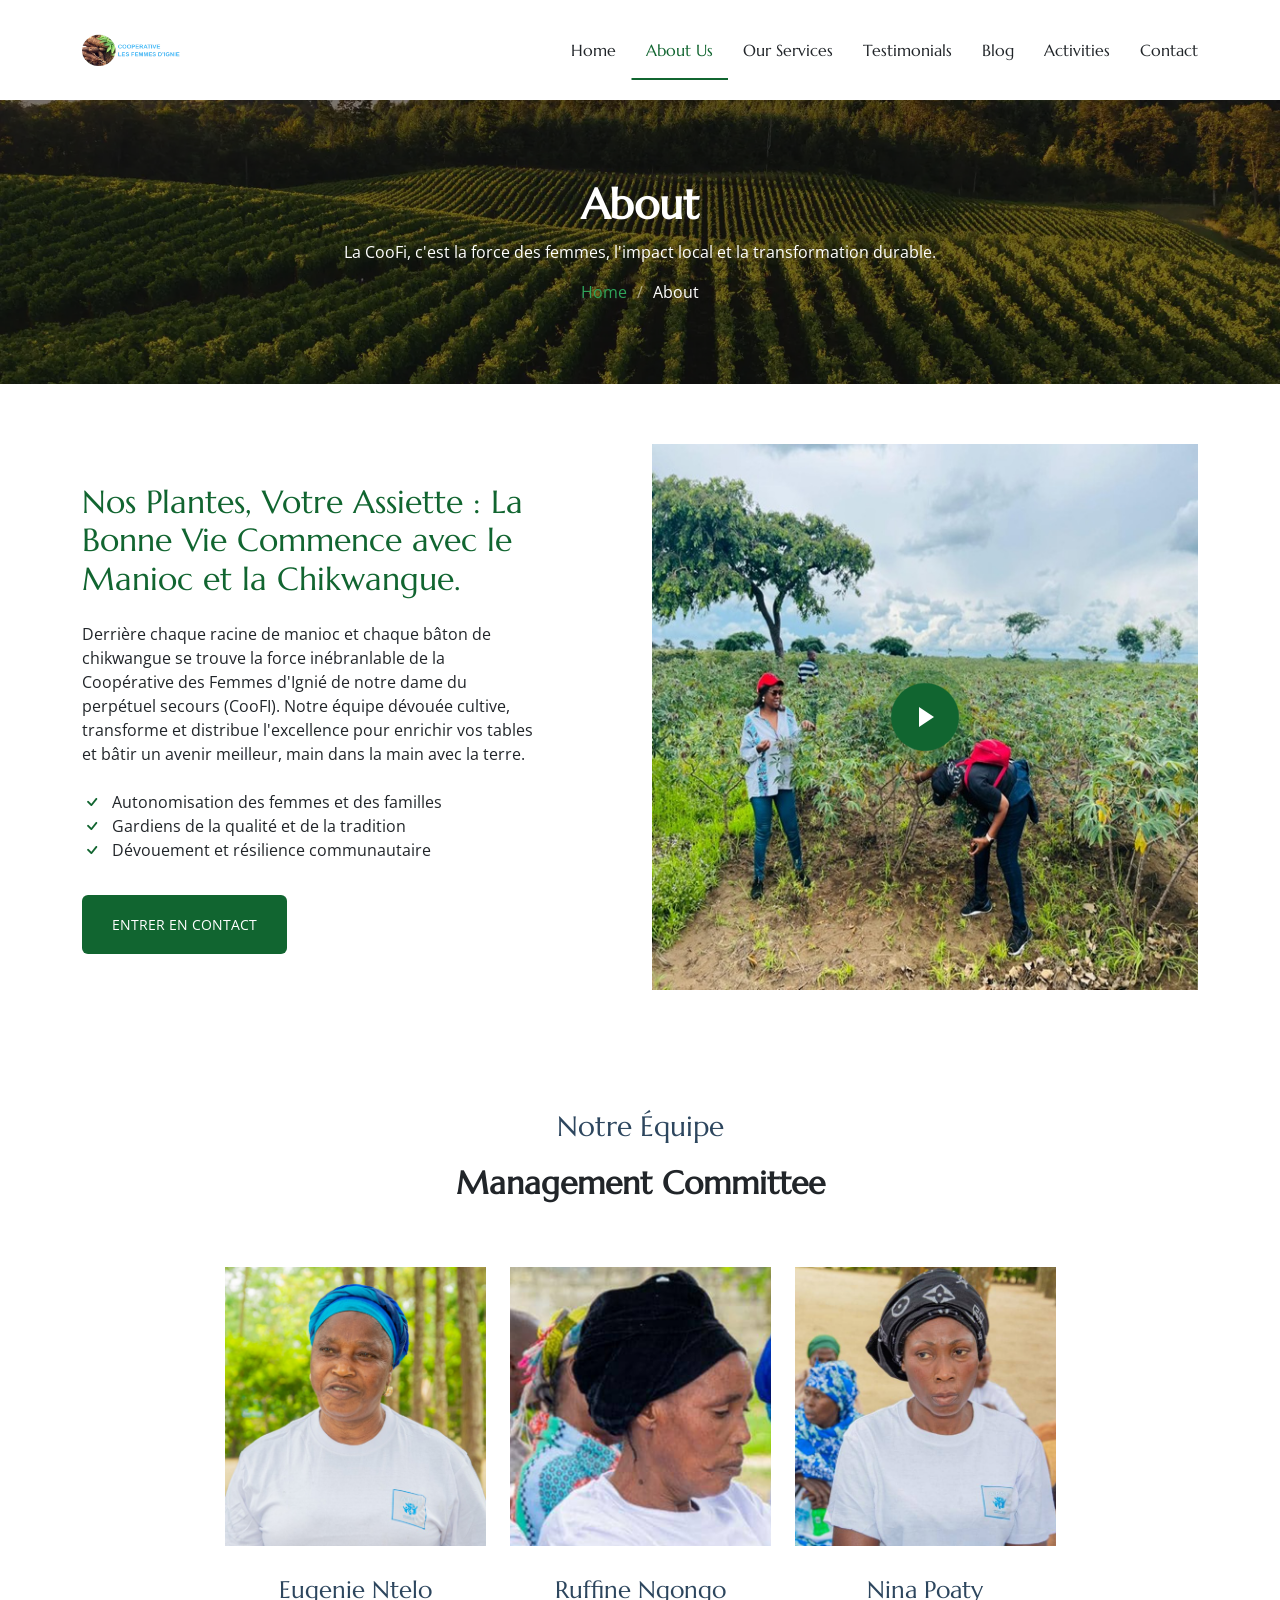
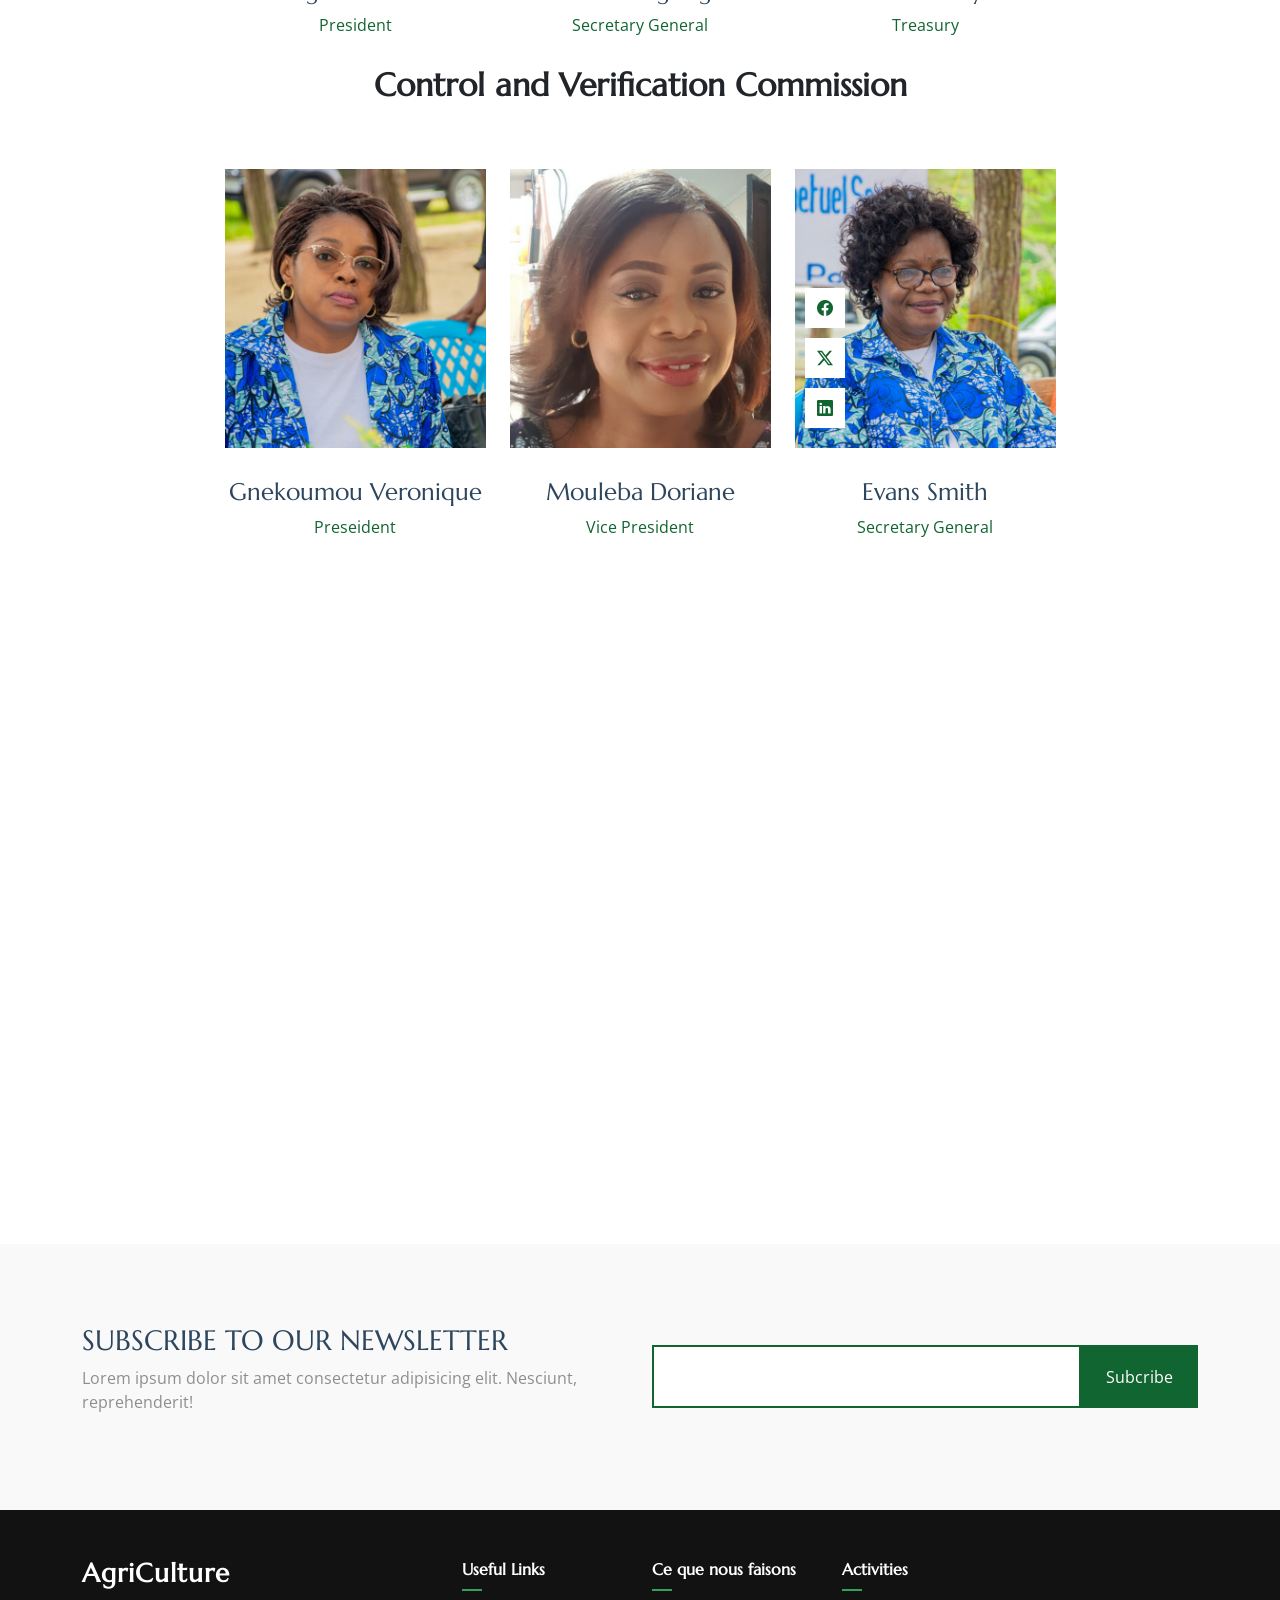
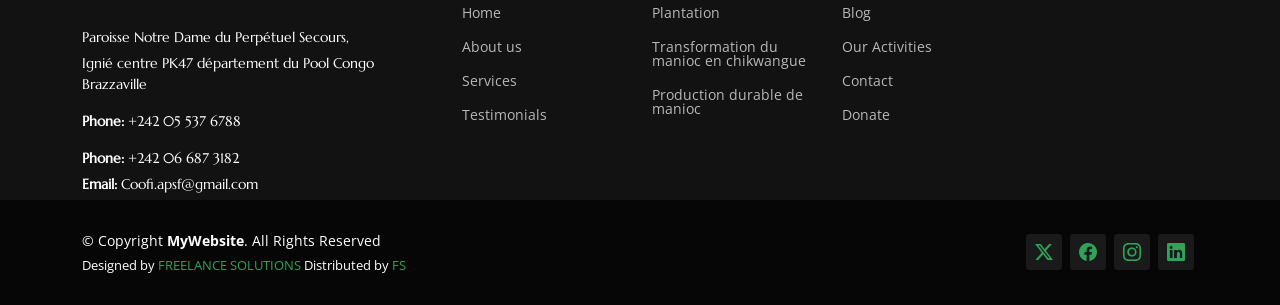
==== commit 5923d994: "Refactor footer links and navigation across multiple pages; update service descriptions and translat" ====
--- a/about.html
+++ b/about.html
@@ -51,7 +51,7 @@
           <li><a href="testimonials.html">Testimonials</a></li>
           <li><a href="blog.php">Blog</a></li>
           <li><a href="activity.php">Activities</a></li>
-          <li class="dropdown"><a href="#"><span>Dropdown</span> <i class="bi bi-chevron-down toggle-dropdown"></i></a>
+          <!-- <li class="dropdown"><a href="#"><span>Dropdown</span> <i class="bi bi-chevron-down toggle-dropdown"></i></a>
             <ul>
               <li><a href="#">Dropdown 1</a></li>
               <li class="dropdown"><a href="#"><span>Deep Dropdown</span> <i
@@ -68,7 +68,7 @@
               <li><a href="#">Dropdown 3</a></li>
               <li><a href="#">Dropdown 4</a></li>
             </ul>
-          </li>
+          </li> -->
           <li><a href="contact.html">Contact</a></li>
         </ul>
         <i class="mobile-nav-toggle d-xl-none bi bi-list"></i>
@@ -454,7 +454,7 @@
                   </svg>
                 </div>
                 <div class="service-item-content">
-                  <h3 class="service-heading">Manioc Frais</h3>
+                  <h3 class="service-heading"></h3>
                   <p>
                     Dès la récolte, nous acheminons notre manioc de haute qualité vers vous, garantissant une fraîcheur
                     maximale.
@@ -576,45 +576,34 @@
             <h4>Useful Links</h4>
             <ul>
               <li><a href="index.html">Home</a></li>
-              <li><a href="about.html">About us</a></li>
+              <li><a href="about.html" class="active">About us</a></li>
               <li><a href="services.html">Services</a></li>
-              <li><a href="testimonials.html">Terms of service</a></li>
+              <li><a href="testimonials.html">Testimonials</a></li>
               <!-- <li><a href="#">Privacy policy</a></li> -->
             </ul>
           </div>
 
           <div class="col-lg-2 col-md-3 footer-links">
-            <h4>Nos Services</h4>
+            <h4>Ce que nous faisons</h4>
             <ul>
-              <li><a href="#services">Plantation</a></li>
-              <li><a href="#services">Paillage</a></li>
-              <li><a href="#services">Labour</a></li>
-              <li><a href="#services">Semis & Récolte</a></li>
-              <li><a href="#services">Manioc Frais</a></li>
+              <li><a href="our_service_info.html#production-only">Plantation</a></li>
+              <li><a href="our_service_info.html#transformation-manioc">Transformation du manioc en chikwangue</a></li>
+              <li><a href="our_service_info.html#production-only">Production durable de manioc</a></li>
+              <li><a href="#services"></a></li>
+              <li><a href="#services"></a></li>
             </ul>
           </div>
 
-          <div class="col-lg-2 col-md-3 footer-links">
-            <h4>Hic solutasetp</h4>
+           <div class="col-lg-2 col-md-3 footer-links">
+            <h4>Activities</h4>
             <ul>
-              <li><a href="#">Molestiae accusamus iure</a></li>
-              <li><a href="#">Excepturi dignissimos</a></li>
-              <li><a href="#">Suscipit distinctio</a></li>
-              <li><a href="#">Dilecta</a></li>
-              <li><a href="#">Sit quas consectetur</a></li>
+              <li><a href="blog.php">Blog</a></li>
+              <li><a href="activity.php">Our Activities</a></li>
+              <li><a href="contact.html">Contact</a></li>
+              <li><a href="donation.html">Donate</a></li>
             </ul>
           </div>
 
-          <div class="col-lg-2 col-md-3 footer-links">
-            <h4>Nobis illum</h4>
-            <ul>
-              <li><a href="#">Ipsam</a></li>
-              <li><a href="#">Laudantium dolorum</a></li>
-              <li><a href="#">Dinera</a></li>
-              <li><a href="#">Trodelas</a></li>
-              <li><a href="#">Flexo</a></li>
-            </ul>
-          </div>
 
         </div>
       </div>
--- a/assets/css/main.css
+++ b/assets/css/main.css
@@ -580,7 +580,11 @@
   background-color: var(--background-color);
   padding: 20px 0;
   transition: all 0.5s ease;
-  z-index: 997;
+  z-index: 99999;
+  position: fixed;
+  top: 0;
+  left: 0;
+  right: 0;
   backdrop-filter: blur(10px);
   animation: slideInDown 1s ease-out;
 }
@@ -763,13 +767,13 @@
 
   .navmenu {
     padding: 0;
-    z-index: 9997;
+    z-index: 99997;
   }
 
   .navmenu ul {
     display: none;
     list-style: none;
-    position: absolute;
+    position: fixed;
     inset: 60px 20px 20px 20px;
     padding: 10px 0;
     margin: 0;
@@ -777,7 +781,7 @@
     background-color: var(--nav-mobile-background-color);
     overflow-y: auto;
     transition: 0.3s;
-    z-index: 9998;
+    z-index: 999999;
     box-shadow: 0px 0px 30px color-mix(in srgb, var(--default-color), transparent 90%);
   }
 
@@ -832,7 +836,7 @@
   .navmenu .dropdown ul {
     position: static;
     display: none;
-    z-index: 99;
+    z-index: 99999;
     padding: 10px 0;
     margin: 10px 20px;
     background-color: var(--nav-dropdown-background-color);
@@ -861,7 +865,7 @@
     top: 15px;
     right: 15px;
     margin-right: 0;
-    z-index: 9999;
+    z-index: 999999;
   }
 
   .mobile-nav-active .navmenu {
@@ -870,10 +874,13 @@
     inset: 0;
     background: rgba(33, 37, 41, 0.8);
     transition: 0.3s;
+    z-index: 999998;
   }
 
   .mobile-nav-active .navmenu>ul {
     display: block;
+    position: fixed;
+    z-index: 999999;
   }
 }
 
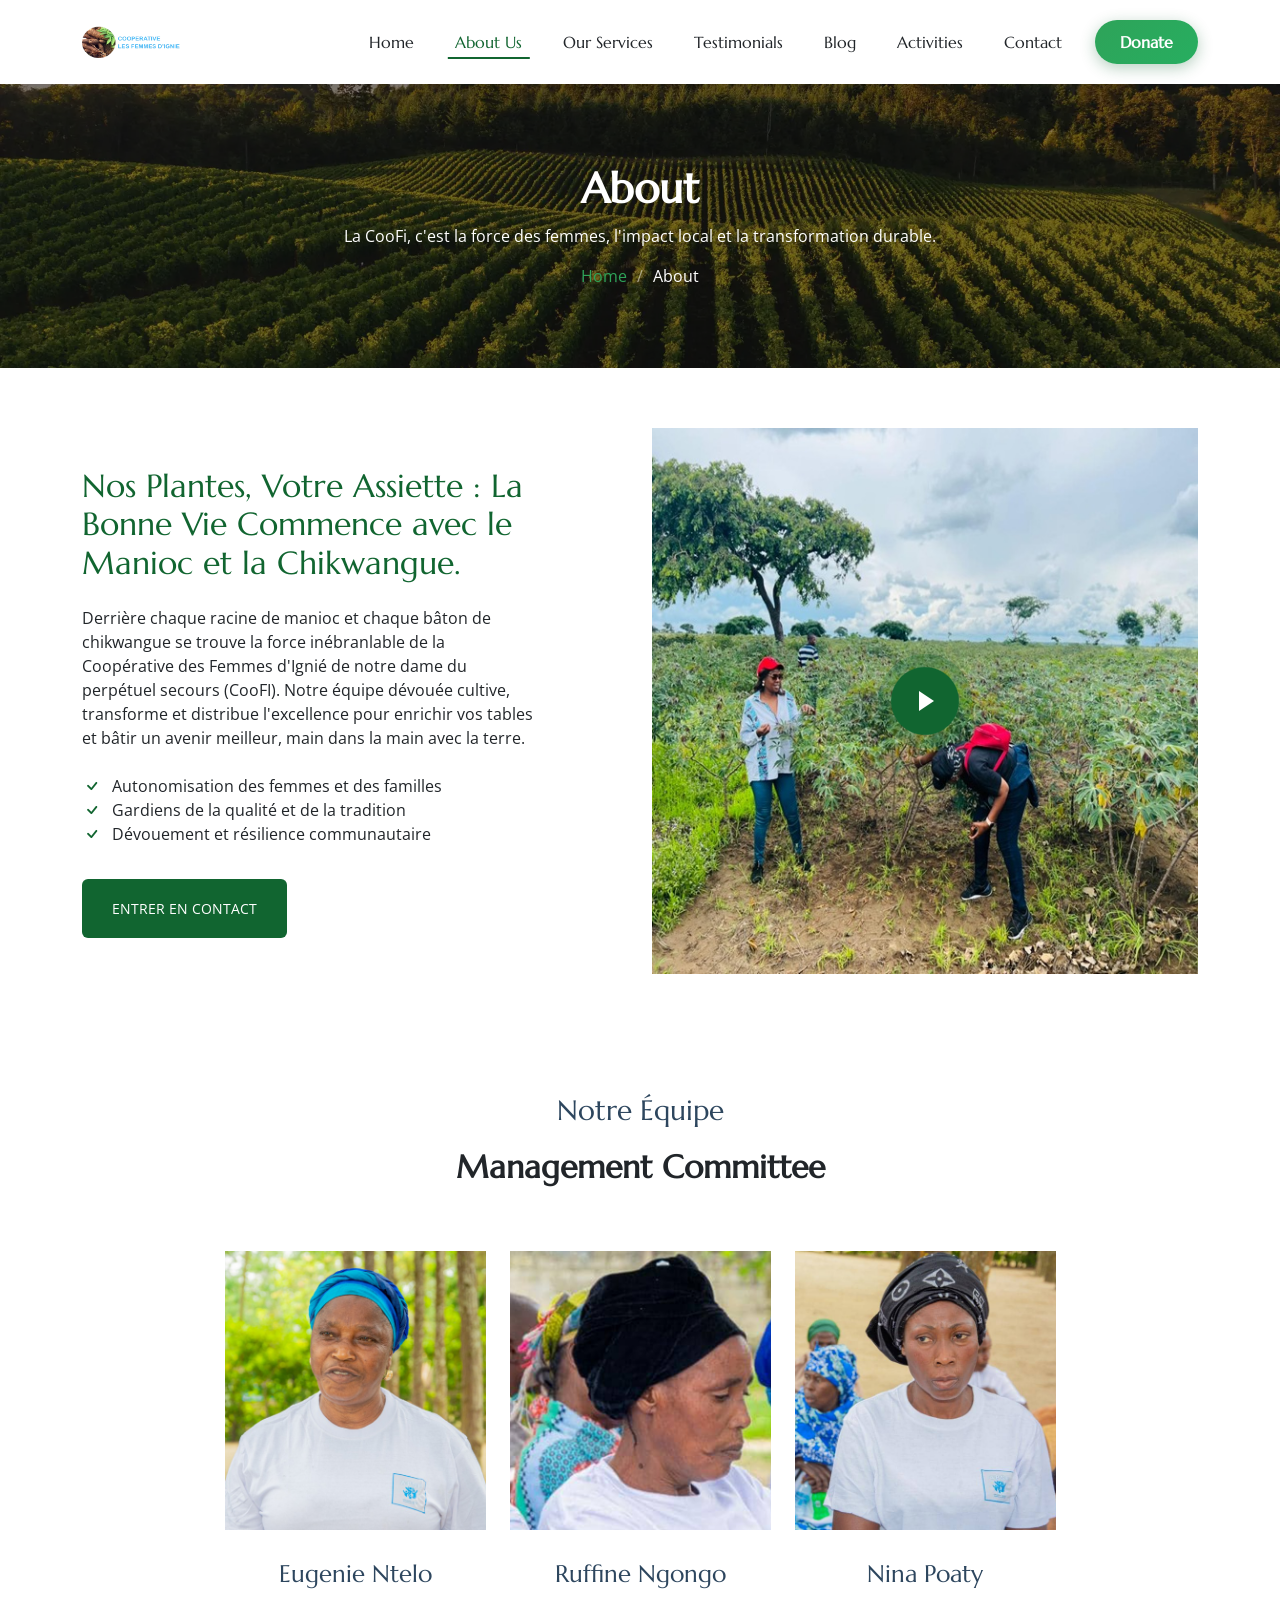
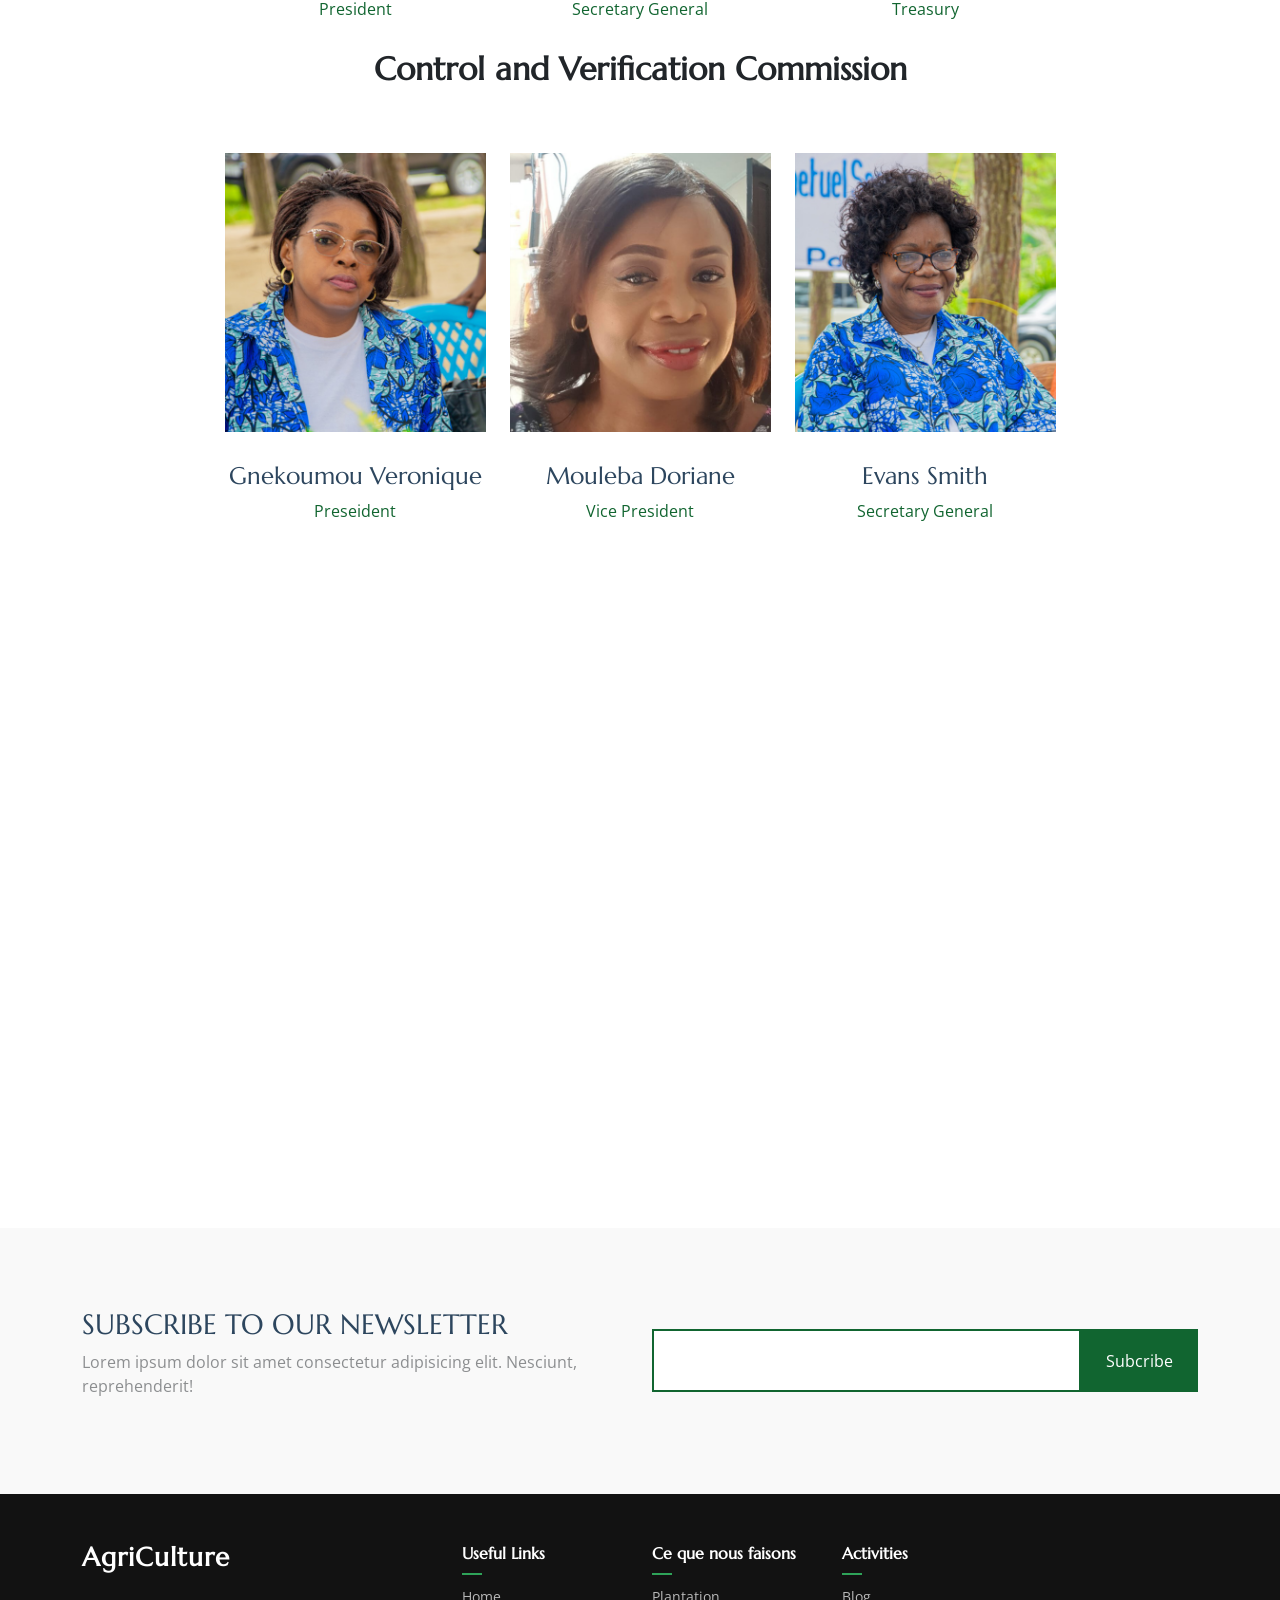
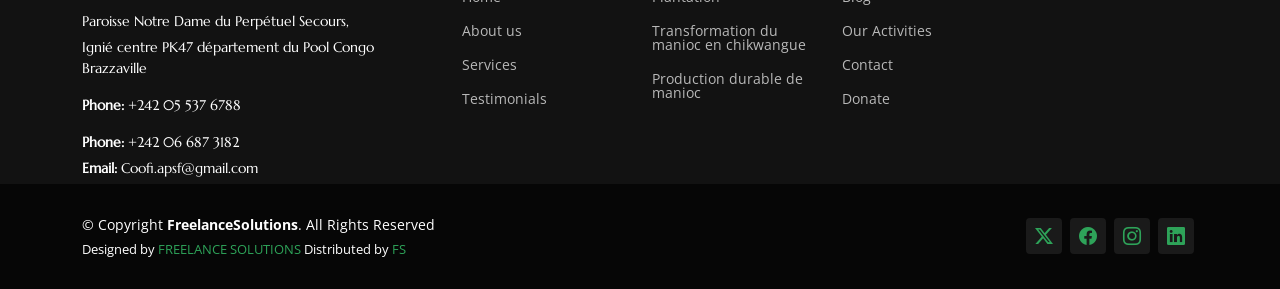
==== commit c50e55bb: "Refactor navigation structure and update branding across multiple pages; replace AgriCulture referen" ====
--- a/about.html
+++ b/about.html
@@ -38,44 +38,58 @@
     <div class="container-fluid container-xl position-relative d-flex align-items-center justify-content-between">
 
       <a href="index.html" class="logo d-flex align-items-center">
-        <!-- Uncomment the line below if you also wish to use an image logo -->
-        <img src="assets/img/logo.png" alt="AgriCulture">
-        <!-- <h1 class="sitename">AgriCulture</h1>  -->
+        <img src="assets/img/logo.png" alt="CooFICongo">
       </a>
 
-      <nav id="navmenu" class="navmenu stagger-animation">
-        <ul>
+      <!-- Desktop Navigation -->
+      <nav class="desktop-nav">
+        <ul class="nav-links">
           <li><a href="index.html">Home</a></li>
           <li><a href="about.html" class="active">About Us</a></li>
           <li><a href="services.html">Our Services</a></li>
           <li><a href="testimonials.html">Testimonials</a></li>
           <li><a href="blog.php">Blog</a></li>
           <li><a href="activity.php">Activities</a></li>
-          <!-- <li class="dropdown"><a href="#"><span>Dropdown</span> <i class="bi bi-chevron-down toggle-dropdown"></i></a>
-            <ul>
-              <li><a href="#">Dropdown 1</a></li>
-              <li class="dropdown"><a href="#"><span>Deep Dropdown</span> <i
-                    class="bi bi-chevron-down toggle-dropdown"></i></a>
-                <ul>
-                  <li><a href="#">Deep Dropdown 1</a></li>
-                  <li><a href="#">Deep Dropdown 2</a></li>
-                  <li><a href="#">Deep Dropdown 3</a></li>
-                  <li><a href="#">Deep Dropdown 4</a></li>
-                  <li><a href="#">Deep Dropdown 5</a></li>
-                </ul>
-              </li>
-              <li><a href="#">Dropdown 2</a></li>
-              <li><a href="#">Dropdown 3</a></li>
-              <li><a href="#">Dropdown 4</a></li>
-            </ul>
-          </li> -->
           <li><a href="contact.html">Contact</a></li>
+          <li><a href="donation.html" class="btn-donate-nav">Donate</a></li>
         </ul>
-        <i class="mobile-nav-toggle d-xl-none bi bi-list"></i>
       </nav>
+
+      <!-- Mobile Hamburger -->
+      <button class="btn d-lg-none" type="button" data-bs-toggle="modal" data-bs-target="#navbarModal" aria-label="Toggle mobile menu">
+        <i class="bi bi-list" style="font-size: 32px; color: var(--nav-color);"></i>
+      </button>
 
     </div>
   </header>
+
+  <!-- Bootstrap Modal for Mobile Navigation -->
+  <div class="modal fade" id="navbarModal" tabindex="-1" aria-labelledby="navbarModalLabel" aria-hidden="true">
+    <div class="modal-dialog modal-fullscreen">
+      <div class="modal-content">
+        <div class="modal-header border-0">
+          <h5 class="modal-title" id="navbarModalLabel">
+            <img src="assets/img/logo.png" alt="CooFICongo" style="height: 40px;">
+          </h5>
+          <button type="button" class="btn-close" data-bs-dismiss="modal" aria-label="Close"></button>
+        </div>
+        <div class="modal-body">
+          <nav class="mobile-nav-menu">
+            <ul class="list-unstyled">
+              <li><a href="index.html" class="mobile-nav-link" data-bs-dismiss="modal"><i class="bi bi-house-door me-2"></i>Home</a></li>
+              <li><a href="about.html" class="mobile-nav-link active" data-bs-dismiss="modal"><i class="bi bi-info-circle me-2"></i>About Us</a></li>
+              <li><a href="services.html" class="mobile-nav-link" data-bs-dismiss="modal"><i class="bi bi-gear me-2"></i>Our Services</a></li>
+              <li><a href="testimonials.html" class="mobile-nav-link" data-bs-dismiss="modal"><i class="bi bi-chat-quote me-2"></i>Testimonials</a></li>
+              <li><a href="blog.php" class="mobile-nav-link" data-bs-dismiss="modal"><i class="bi bi-journal-text me-2"></i>Blog</a></li>
+              <li><a href="activity.php" class="mobile-nav-link" data-bs-dismiss="modal"><i class="bi bi-calendar-event me-2"></i>Activities</a></li>
+              <li><a href="contact.html" class="mobile-nav-link" data-bs-dismiss="modal"><i class="bi bi-envelope me-2"></i>Contact</a></li>
+              <li><a href="donation.html" class="mobile-nav-link btn-donate-mobile" data-bs-dismiss="modal"><i class="bi bi-heart me-2"></i>Donate</a></li>
+            </ul>
+          </nav>
+        </div>
+      </div>
+    </div>
+  </div>
 
   <main class="main">
 
@@ -250,11 +264,11 @@
               <div class="person">
                 <figure>
                   <img src="assets/img/team/Ndandani_Betty.jpg" alt="Image" class="img-fluid">
-                  <div class="social">
+                  <!-- <div class="social">
                     <a href="#"><span class="bi bi-facebook"></span></a>
                     <a href="#"><span class="bi bi-twitter-x"></span></a>
                     <a href="#"><span class="bi bi-linkedin"></span></a>
-                  </div>
+                  </div> -->
                 </figure>
                 <div class="person-contents">
                   <h3>Evans Smith</h3>
@@ -615,7 +629,7 @@
 
         <div class="d-flex flex-column align-items-center align-items-lg-start">
           <div>
-            © Copyright <strong><span>MyWebsite</span></strong>. All Rights Reserved
+            © Copyright <strong><span>FreelanceSolutions</span></strong>. All Rights Reserved
           </div>
           <div class="credits">
             <!-- All the links in the footer should remain intact. -->
--- a/assets/css/main.css
+++ b/assets/css/main.css
@@ -1,11 +1,3 @@
-/**
-* Template Name: AgriCulture
-* Template URL: https://bootstrapmade.com/agriculture-bootstrap-website-template/
-* Updated: Aug 07 2024 with Bootstrap v5.3.3
-* Author: BootstrapMade.com
-* License: https://bootstrapmade.com/license/
-*/
-
 /*--------------------------------------------------------------
 # Font & Color Variables
 # Help: https://bootstrapmade.com/color-system/
@@ -625,11 +617,86 @@
   box-shadow: 0px 0 18px color-mix(in srgb, var(--default-color), transparent 85%);
 }
 
+/* Bootstrap Navbar Toggler */
+.navbar-toggler {
+  border: none;
+  padding: 0;
+  width: 40px;
+  height: 40px;
+  position: relative;
+  background: transparent;
+  display: inline-block;
+}
+
+.navbar-toggler:focus {
+  box-shadow: none;
+  outline: none;
+}
+
+.navbar-toggler-icon {
+  display: inline-block;
+  width: 30px;
+  height: 2px;
+  background-color: var(--nav-color);
+  position: relative;
+  transition: all 0.3s;
+}
+
+.navbar-toggler-icon::before,
+.navbar-toggler-icon::after {
+  content: '';
+  position: absolute;
+  width: 30px;
+  height: 2px;
+  background-color: var(--nav-color);
+  left: 0;
+  transition: all 0.3s;
+}
+
+.navbar-toggler-icon::before {
+  top: -8px;
+}
+
+.navbar-toggler-icon::after {
+  top: 8px;
+}
+
+.navbar-toggler[aria-expanded="true"] .navbar-toggler-icon {
+  background-color: transparent;
+}
+
+.navbar-toggler[aria-expanded="true"] .navbar-toggler-icon::before {
+  transform: rotate(45deg);
+  top: 0;
+}
+
+.navbar-toggler[aria-expanded="true"] .navbar-toggler-icon::after {
+  transform: rotate(-45deg);
+  top: 0;
+}
+
 /*--------------------------------------------------------------
 # Navigation Menu
 --------------------------------------------------------------*/
 /* Navmenu - Desktop */
 @media (min-width: 1200px) {
+  
+  .navbar-toggler {
+    display: none !important;
+  }
+  
+  .collapse.navbar-collapse {
+    display: block !important;
+    visibility: visible !important;
+    opacity: 1 !important;
+    position: relative !important;
+    inset: auto !important;
+    background-color: transparent !important;
+    box-shadow: none !important;
+    padding: 0 !important;
+    margin: 0 !important;
+  }
+  
   .navmenu {
     padding: 0;
   }
@@ -756,132 +823,300 @@
 
 /* Navmenu - Mobile */
 @media (max-width: 1199px) {
-  .mobile-nav-toggle {
+  
+  /* Always show the hamburger button */
+  .navbar-toggler {
+    display: block !important;
     color: var(--nav-color);
     font-size: 28px;
-    line-height: 0;
+    border: none;
+    padding: 0.25rem 0.75rem;
     margin-right: 10px;
     cursor: pointer;
-    transition: color 0.3s;
-  }
-
-  .navmenu {
-    padding: 0;
-    z-index: 99997;
-  }
-
-  .navmenu ul {
-    display: none;
-    list-style: none;
+    background: transparent;
+    z-index: 1000000;
+    position: relative;
+  }
+
+  .navbar-toggler:focus {
+    outline: none;
+    box-shadow: none;
+  }
+
+  .navbar-toggler-icon {
+    display: inline-block;
+    width: 1.5em;
+    height: 1.5em;
+    vertical-align: middle;
+    background-image: url("data:image/svg+xml,%3csvg xmlns='http://www.w3.org/2000/svg' viewBox='0 0 30 30'%3e%3cpath stroke='rgba(33, 37, 41, 0.75)' stroke-linecap='round' stroke-miterlimit='10' stroke-width='2' d='M4 7h22M4 15h22M4 23h22'/%3e%3c/svg%3e");
+    background-repeat: no-repeat;
+    background-position: center;
+    background-size: 100%;
+  }
+  
+  /* Mobile menu container - use inset instead of top/bottom for proper sizing */
+  .navbar-collapse {
     position: fixed;
     inset: 60px 20px 20px 20px;
-    padding: 10px 0;
+    padding: 0;
     margin: 0;
     border-radius: 6px;
     background-color: var(--nav-mobile-background-color);
     overflow-y: auto;
-    transition: 0.3s;
     z-index: 999999;
-    box-shadow: 0px 0px 30px color-mix(in srgb, var(--default-color), transparent 90%);
+    box-shadow: 0px 0px 30px rgba(0, 0, 0, 0.1);
+    /* Disable Bootstrap's collapsing animation completely */
+    transition: none !important;
+    /* Don't set height - let inset handle it */
+  }
+  
+  /* Override all Bootstrap collapse states */
+  .navbar-collapse.collapsing {
+    transition: none !important;
+    height: auto !important;
+    min-height: 100%;
+  }
+  
+  .navbar-collapse.collapse:not(.show) {
+    display: none;
+  }
+  
+  .navbar-collapse.collapse.show {
+    display: block;
+    height: auto !important;
+    min-height: 100%;
+  }
+  
+  /* Navmenu styling */
+  .navmenu {
+    display: block;
+    padding: 0;
+    width: 100%;
+    height: 100%;
+    min-height: 100%;
+  }
+
+  .navmenu ul {
+    display: block !important;
+    list-style: none;
+    padding: 20px;
+    margin: 0;
+    width: 100%;
+  }
+  
+  .navmenu li {
+    padding: 0;
+    margin: 0;
+    width: 100%;
+    display: block !important;
   }
 
   .navmenu a,
   .navmenu a:focus {
     color: var(--nav-dropdown-color);
-    padding: 10px 20px;
+    padding: 15px 20px;
     font-family: var(--nav-font);
     font-size: 17px;
     font-weight: 500;
-    display: flex;
-    align-items: center;
-    justify-content: space-between;
+    display: block !important;
+    width: 100%;
     white-space: nowrap;
     transition: 0.3s;
-  }
-
-  .navmenu a i,
-  .navmenu a:focus i {
-    font-size: 12px;
-    line-height: 0;
-    margin-left: 5px;
-    width: 30px;
-    height: 30px;
-    display: flex;
-    align-items: center;
-    justify-content: center;
-    border-radius: 50%;
-    transition: 0.3s;
-    background-color: color-mix(in srgb, var(--accent-color), transparent 90%);
-  }
-
-  .navmenu a i:hover,
-  .navmenu a:focus i:hover {
+    border-bottom: 1px solid rgba(0, 0, 0, 0.05);
+    text-decoration: none;
+    opacity: 1;
+    visibility: visible;
+  }
+
+  .navmenu a:hover,
+  .navmenu .active {
+    color: var(--nav-dropdown-hover-color);
+    background-color: rgba(var(--accent-color-rgb), 0.05);
+  }
+  
+  /* Special styling for donate button */
+  .navmenu a.btn-donate-nav {
     background-color: var(--accent-color);
-    color: var(--contrast-color);
-  }
-
-  .navmenu a:hover,
-  .navmenu .active,
-  .navmenu .active:focus {
-    color: var(--nav-dropdown-hover-color);
-  }
-
-  .navmenu .active i,
-  .navmenu .active:focus i {
-    background-color: var(--accent-color);
-    color: var(--contrast-color);
-    transform: rotate(180deg);
-  }
-
-  .navmenu .dropdown ul {
-    position: static;
-    display: none;
-    z-index: 99999;
-    padding: 10px 0;
-    margin: 10px 20px;
-    background-color: var(--nav-dropdown-background-color);
-    border: 1px solid color-mix(in srgb, var(--default-color), transparent 90%);
-    box-shadow: none;
-    transition: all 0.5s ease-in-out;
-  }
-
-  .navmenu .dropdown ul ul {
-    background-color: rgba(33, 37, 41, 0.1);
-  }
-
-  .navmenu .dropdown>.dropdown-active {
+    color: white;
+    border-radius: 4px;
+    margin-top: 10px;
+    text-align: center;
+  }
+  
+  .navmenu a.btn-donate-nav:hover {
+    background-color: color-mix(in srgb, var(--accent-color), black 10%);
+    color: white;
+  }
+}
+
+/*--------------------------------------------------------------
+# Custom Desktop & Mobile Navigation
+--------------------------------------------------------------*/
+
+/* Desktop Navigation */
+.desktop-nav {
+  display: none;
+  margin-left: auto;
+}
+
+@media (min-width: 992px) {
+  .desktop-nav {
     display: block;
-    background-color: rgba(33, 37, 41, 0.03);
-  }
-
-  .mobile-nav-active {
-    overflow: hidden;
-  }
-
-  .mobile-nav-active .mobile-nav-toggle {
-    color: #fff;
-    position: absolute;
-    font-size: 32px;
-    top: 15px;
-    right: 15px;
-    margin-right: 0;
-    z-index: 999999;
-  }
-
-  .mobile-nav-active .navmenu {
-    position: fixed;
-    overflow: hidden;
-    inset: 0;
-    background: rgba(33, 37, 41, 0.8);
-    transition: 0.3s;
-    z-index: 999998;
-  }
-
-  .mobile-nav-active .navmenu>ul {
-    display: block;
-    position: fixed;
-    z-index: 999999;
-  }
+  }
+}
+
+.desktop-nav .nav-links {
+  display: flex;
+  list-style: none;
+  margin: 0;
+  padding: 0;
+  align-items: center;
+  justify-content: flex-end;
+  gap: 5px;
+}
+
+.desktop-nav .nav-links li {
+  position: relative;
+}
+
+.desktop-nav .nav-links a {
+  color: var(--nav-color);
+  padding: 10px 18px;
+  font-size: 16px;
+  font-family: var(--nav-font);
+  font-weight: 400;
+  text-decoration: none;
+  display: flex;
+  align-items: center;
+  white-space: nowrap;
+  transition: all 0.3s ease;
+  position: relative;
+}
+
+.desktop-nav .nav-links a::before {
+  content: '';
+  position: absolute;
+  bottom: 5px;
+  left: 50%;
+  width: 0;
+  height: 2px;
+  background: var(--nav-hover-color);
+  transition: all 0.3s ease;
+  transform: translateX(-50%);
+}
+
+.desktop-nav .nav-links a:hover::before,
+.desktop-nav .nav-links a.active::before {
+  width: 80%;
+}
+
+.desktop-nav .nav-links a:hover,
+.desktop-nav .nav-links a.active {
+  color: var(--nav-hover-color);
+}
+
+.desktop-nav .btn-donate-nav {
+  background: linear-gradient(135deg, var(--accent-color) 0%, #2ea359 100%);
+  color: white !important;
+  border-radius: 25px;
+  padding: 10px 25px !important;
+  font-weight: 600;
+  margin-left: 10px;
+  transition: all 0.3s ease;
+  box-shadow: 0 4px 15px rgba(17, 101, 48, 0.3);
+}
+
+.desktop-nav .btn-donate-nav::before {
+  display: none;
+}
+
+.desktop-nav .btn-donate-nav:hover {
+  transform: translateY(-2px);
+  box-shadow: 0 6px 20px rgba(17, 101, 48, 0.4);
+  background: linear-gradient(135deg, #0d4d24 0%, #25884a 100%);
+}
+
+/* Bootstrap Modal for Mobile Navigation */
+#navbarModal .modal-content {
+  background: linear-gradient(135deg, #f8f9fa 0%, #ffffff 100%);
+  border: none;
+}
+
+#navbarModal .modal-header {
+  padding: 1.5rem;
+  background: linear-gradient(135deg, var(--accent-color) 0%, #2ea359 100%);
+  color: white;
+}
+
+#navbarModal .btn-close {
+  filter: brightness(0) invert(1);
+  opacity: 1;
+}
+
+#navbarModal .modal-body {
+  padding: 2rem 1rem;
+}
+
+.mobile-nav-menu ul {
+  padding: 0;
+  margin: 0;
+}
+
+.mobile-nav-menu li {
+  margin-bottom: 0.5rem;
+}
+
+.mobile-nav-link {
+  display: block;
+  padding: 1rem 1.5rem;
+  color: var(--nav-color);
+  text-decoration: none;
+  font-size: 18px;
+  font-family: var(--nav-font);
+  font-weight: 500;
+  border-radius: 10px;
+  transition: all 0.3s ease;
+  position: relative;
+  overflow: hidden;
+}
+
+.mobile-nav-link i {
+  font-size: 20px;
+  color: var(--accent-color);
+  transition: all 0.3s ease;
+}
+
+.mobile-nav-link:hover,
+.mobile-nav-link.active {
+  background: linear-gradient(135deg, rgba(17, 101, 48, 0.1) 0%, rgba(46, 163, 89, 0.05) 100%);
+  color: var(--nav-hover-color);
+  padding-left: 2rem;
+  box-shadow: 0 2px 8px rgba(17, 101, 48, 0.1);
+}
+
+.mobile-nav-link:hover i,
+.mobile-nav-link.active i {
+  transform: scale(1.2);
+  color: var(--nav-hover-color);
+}
+
+.btn-donate-mobile {
+  background: linear-gradient(135deg, var(--accent-color) 0%, #2ea359 100%) !important;
+  color: white !important;
+  font-weight: 600;
+  margin-top: 1rem;
+  text-align: center;
+  box-shadow: 0 4px 15px rgba(17, 101, 48, 0.3);
+}
+
+.btn-donate-mobile i {
+  color: white !important;
+}
+
+.btn-donate-mobile:hover {
+  background: linear-gradient(135deg, #0d4d24 0%, #25884a 100%) !important;
+  transform: translateY(-2px);
+  box-shadow: 0 6px 20px rgba(17, 101, 48, 0.4);
 }
 
 /*--------------------------------------------------------------
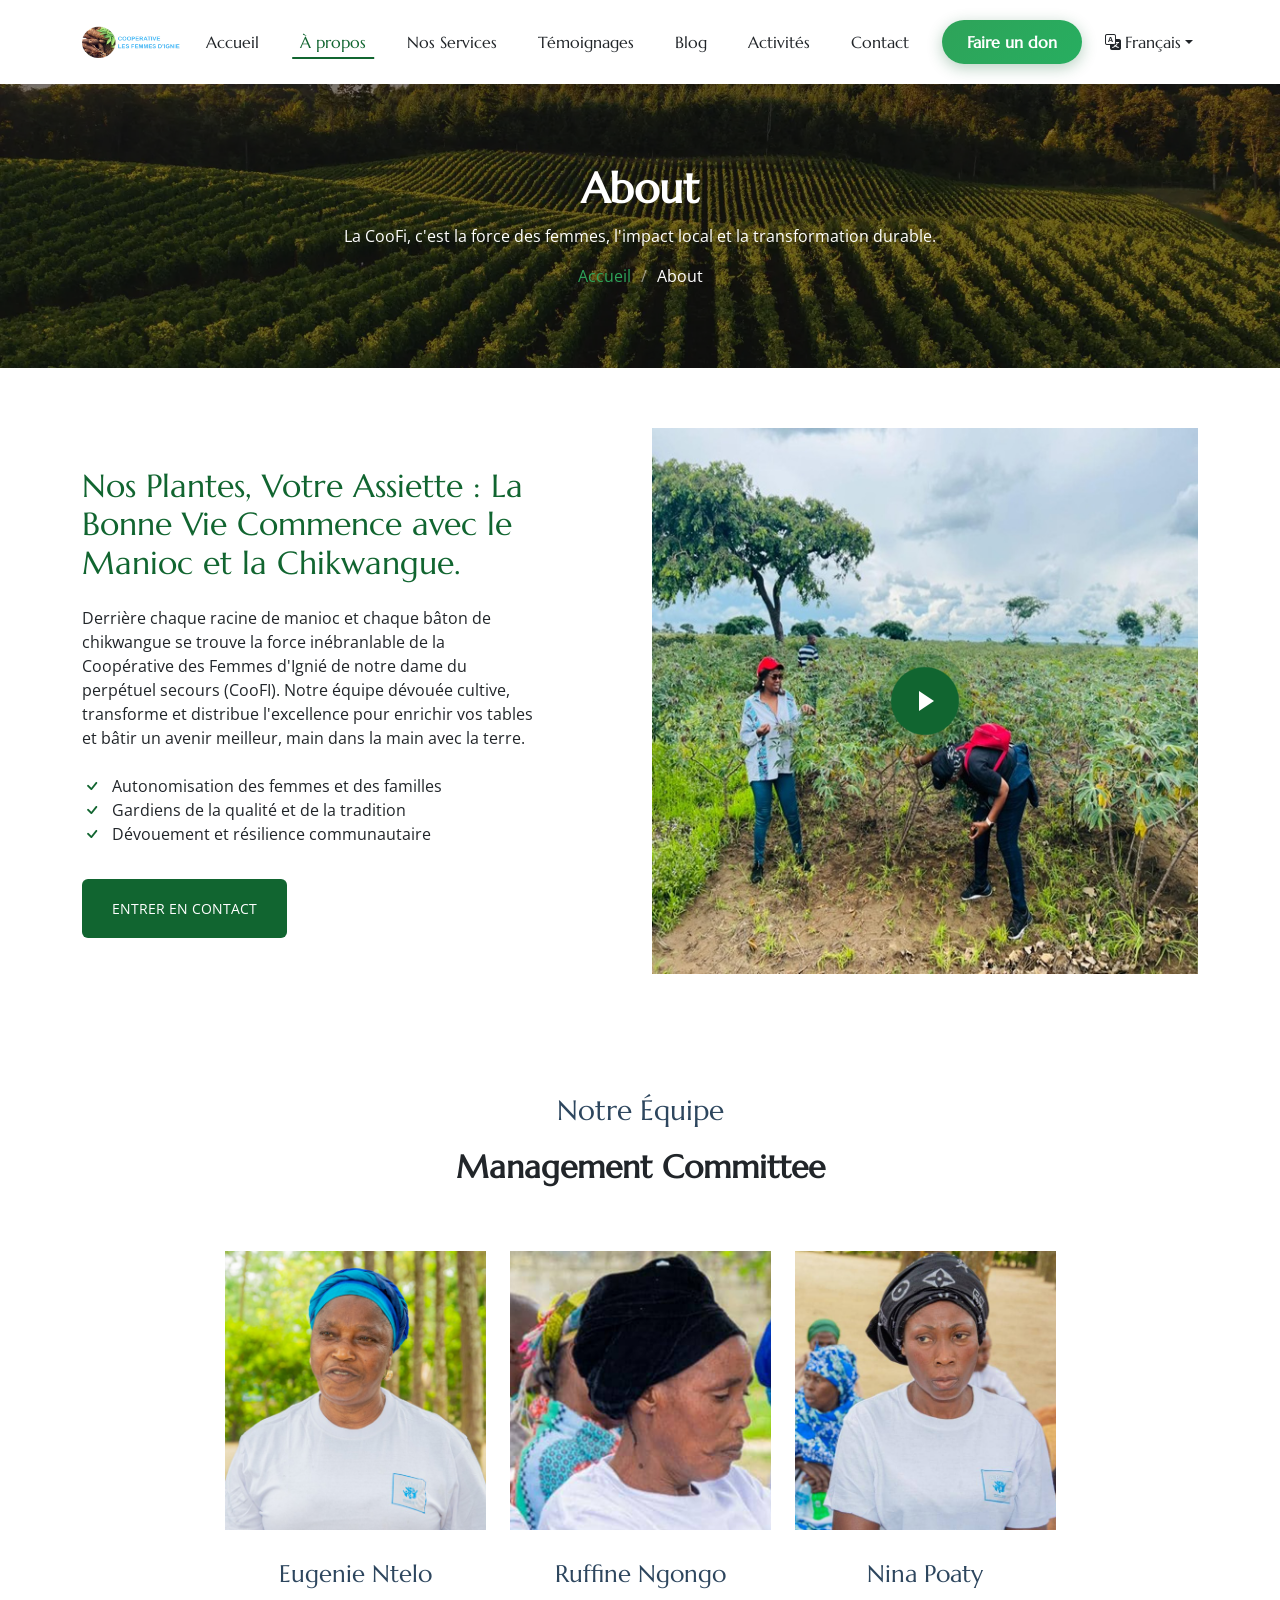
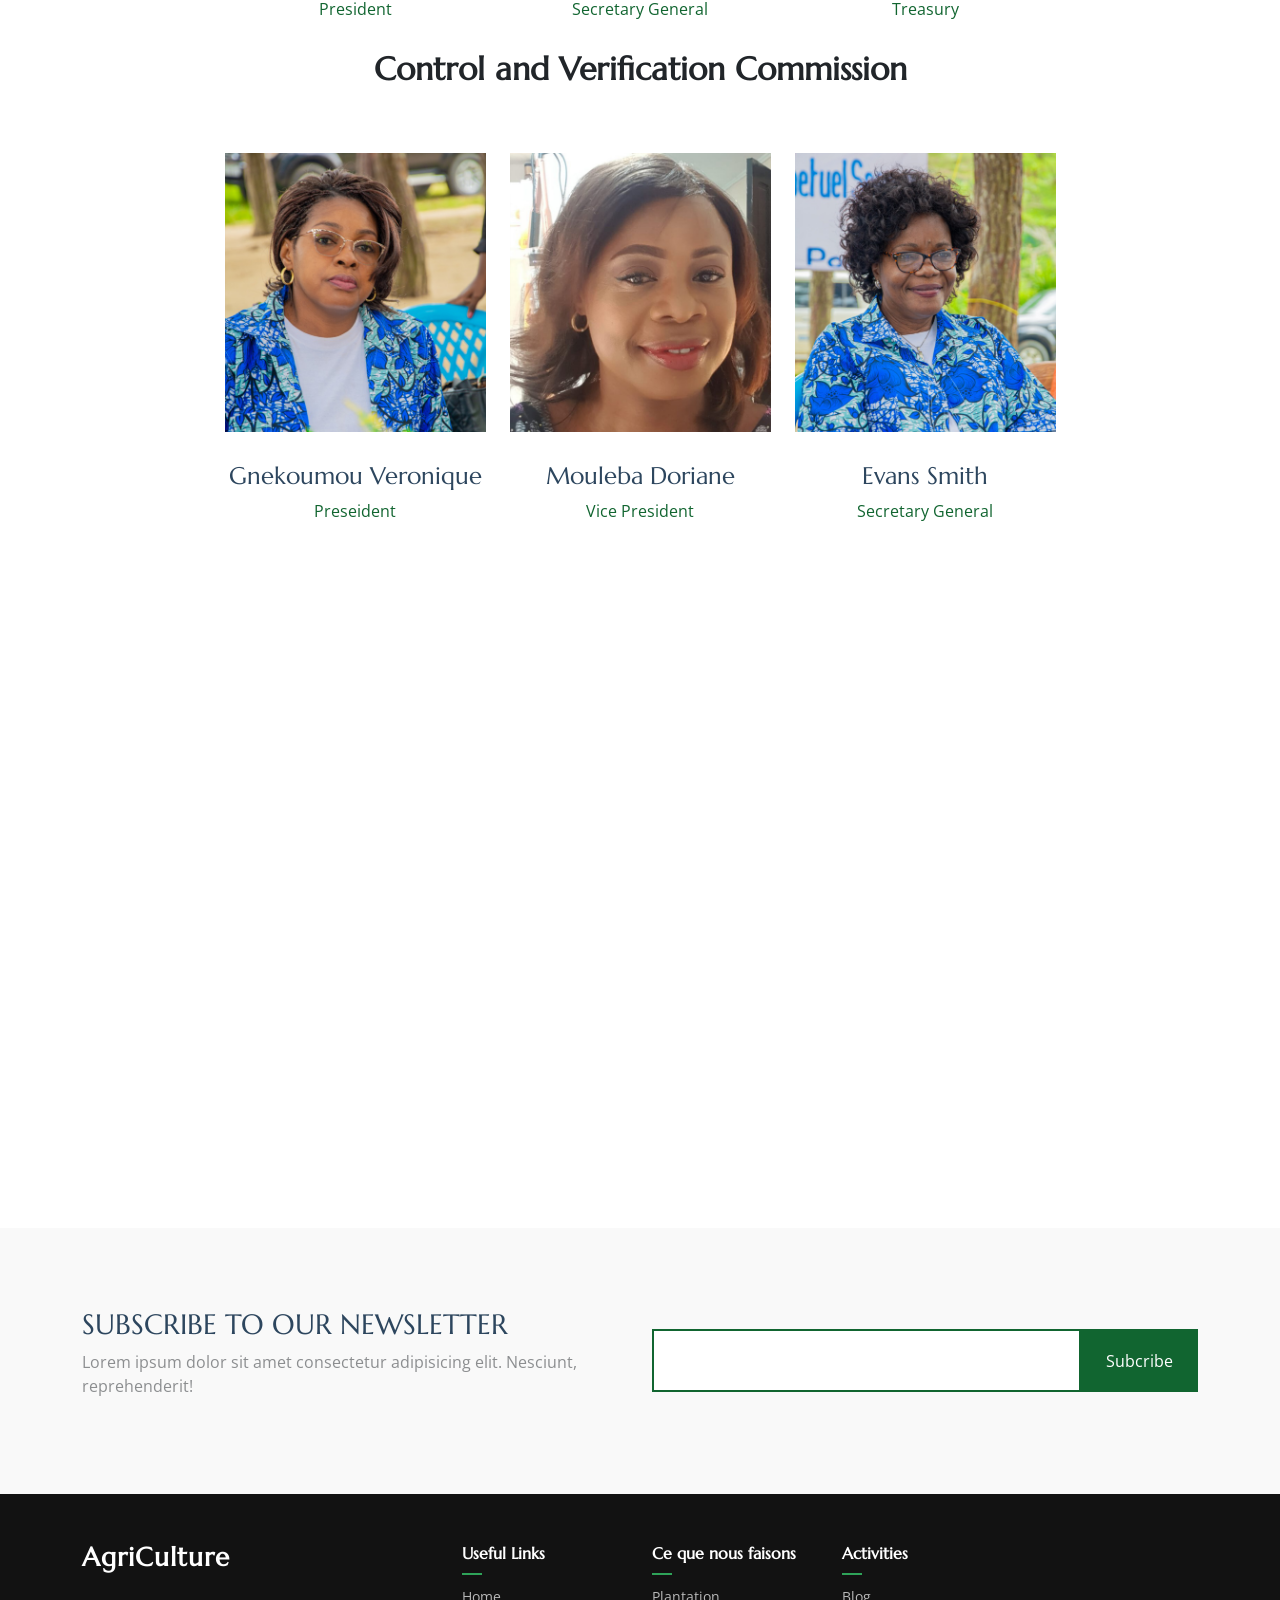
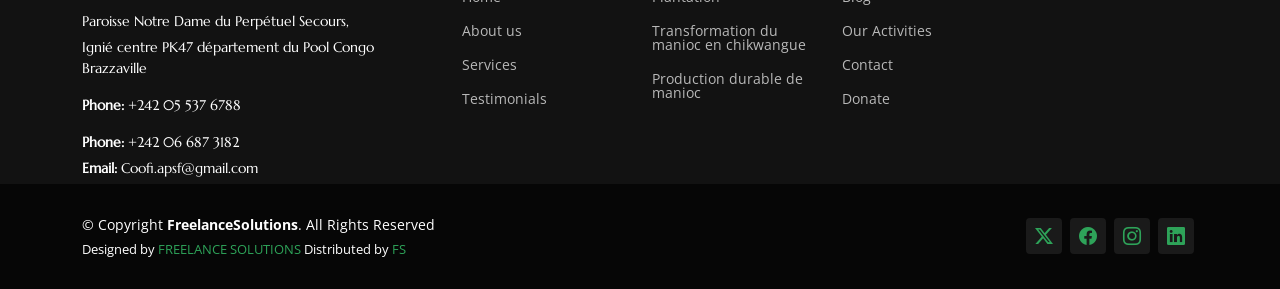
==== commit 83728be6: "Add French localization support and language toggle functionality - Changed the language attribute i" ====
--- a/about.html
+++ b/about.html
@@ -1,5 +1,5 @@
 <!DOCTYPE html>
-<html lang="en">
+<html lang="fr">
 
 <head>
   <meta charset="utf-8">
@@ -28,6 +28,7 @@
 
   <!-- Main CSS File -->
   <link href="assets/css/main.css" rel="stylesheet">
+  <script src="assets/js/i18n.js" defer></script>
 
 
 </head>
@@ -44,14 +45,23 @@
       <!-- Desktop Navigation -->
       <nav class="desktop-nav">
         <ul class="nav-links">
-          <li><a href="index.html">Home</a></li>
-          <li><a href="about.html" class="active">About Us</a></li>
-          <li><a href="services.html">Our Services</a></li>
-          <li><a href="testimonials.html">Testimonials</a></li>
-          <li><a href="blog.php">Blog</a></li>
-          <li><a href="activity.php">Activities</a></li>
-          <li><a href="contact.html">Contact</a></li>
-          <li><a href="donation.html" class="btn-donate-nav">Donate</a></li>
+          <li><a href="index.html"><span data-i18n="nav.home">Accueil</span></a></li>
+          <li><a href="about.html" class="active"><span data-i18n="nav.about">À propos</span></a></li>
+          <li><a href="services.html"><span data-i18n="nav.services">Nos Services</span></a></li>
+          <li><a href="testimonials.html"><span data-i18n="nav.testimonials">Témoignages</span></a></li>
+          <li><a href="blog.php"><span data-i18n="nav.blog">Blog</span></a></li>
+          <li><a href="activity.php"><span data-i18n="nav.activities">Activités</span></a></li>
+          <li><a href="contact.html"><span data-i18n="nav.contact">Contact</span></a></li>
+          <li><a href="donation.html" class="btn-donate-nav"><span data-i18n="nav.donate">Faire un don</span></a></li>
+          <li class="dropdown language-dropdown">
+            <a href="#" class="dropdown-toggle" data-bs-toggle="dropdown" aria-expanded="false">
+              <i class="bi bi-translate me-1"></i><span data-i18n="lang.current">Français</span>
+            </a>
+            <ul class="dropdown-menu dropdown-menu-end">
+              <li><a class="dropdown-item" href="#" data-lang="fr">Français</a></li>
+              <li><a class="dropdown-item" href="#" data-lang="en">English</a></li>
+            </ul>
+          </li>
         </ul>
       </nav>
 
@@ -76,15 +86,21 @@
         <div class="modal-body">
           <nav class="mobile-nav-menu">
             <ul class="list-unstyled">
-              <li><a href="index.html" class="mobile-nav-link" data-bs-dismiss="modal"><i class="bi bi-house-door me-2"></i>Home</a></li>
-              <li><a href="about.html" class="mobile-nav-link active" data-bs-dismiss="modal"><i class="bi bi-info-circle me-2"></i>About Us</a></li>
-              <li><a href="services.html" class="mobile-nav-link" data-bs-dismiss="modal"><i class="bi bi-gear me-2"></i>Our Services</a></li>
-              <li><a href="testimonials.html" class="mobile-nav-link" data-bs-dismiss="modal"><i class="bi bi-chat-quote me-2"></i>Testimonials</a></li>
-              <li><a href="blog.php" class="mobile-nav-link" data-bs-dismiss="modal"><i class="bi bi-journal-text me-2"></i>Blog</a></li>
-              <li><a href="activity.php" class="mobile-nav-link" data-bs-dismiss="modal"><i class="bi bi-calendar-event me-2"></i>Activities</a></li>
-              <li><a href="contact.html" class="mobile-nav-link" data-bs-dismiss="modal"><i class="bi bi-envelope me-2"></i>Contact</a></li>
-              <li><a href="donation.html" class="mobile-nav-link btn-donate-mobile" data-bs-dismiss="modal"><i class="bi bi-heart me-2"></i>Donate</a></li>
+              <li><a href="index.html" class="mobile-nav-link" data-bs-dismiss="modal"><i class="bi bi-house-door me-2"></i><span data-i18n="nav.home">Accueil</span></a></li>
+              <li><a href="about.html" class="mobile-nav-link active" data-bs-dismiss="modal"><i class="bi bi-info-circle me-2"></i><span data-i18n="nav.about">À propos</span></a></li>
+              <li><a href="services.html" class="mobile-nav-link" data-bs-dismiss="modal"><i class="bi bi-gear me-2"></i><span data-i18n="nav.services">Nos Services</span></a></li>
+              <li><a href="testimonials.html" class="mobile-nav-link" data-bs-dismiss="modal"><i class="bi bi-chat-quote me-2"></i><span data-i18n="nav.testimonials">Témoignages</span></a></li>
+              <li><a href="blog.php" class="mobile-nav-link" data-bs-dismiss="modal"><i class="bi bi-journal-text me-2"></i><span data-i18n="nav.blog">Blog</span></a></li>
+              <li><a href="activity.php" class="mobile-nav-link" data-bs-dismiss="modal"><i class="bi bi-calendar-event me-2"></i><span data-i18n="nav.activities">Activités</span></a></li>
+              <li><a href="contact.html" class="mobile-nav-link" data-bs-dismiss="modal"><i class="bi bi-envelope me-2"></i><span data-i18n="nav.contact">Contact</span></a></li>
+              <li><a href="donation.html" class="mobile-nav-link btn-donate-mobile" data-bs-dismiss="modal"><i class="bi bi-heart me-2"></i><span data-i18n="nav.donate">Faire un don</span></a></li>
             </ul>
+            <div class="mt-4">
+              <div class="d-flex gap-2">
+                <button type="button" class="btn btn-outline-secondary btn-sm" data-lang="fr">Français</button>
+                <button type="button" class="btn btn-outline-secondary btn-sm" data-lang="en">English</button>
+              </div>
+            </div>
           </nav>
         </div>
       </div>
@@ -101,7 +117,7 @@
         <p>La CooFi, c'est la force des femmes, l'impact local et la transformation durable.</p>
         <nav class="breadcrumbs">
           <ol>
-            <li><a href="index.html">Home</a></li>
+            <li><a href="index.html" data-i18n="breadcrumbs.home">Accueil</a></li>
             <li class="current">About</li>
           </ol>
         </nav>
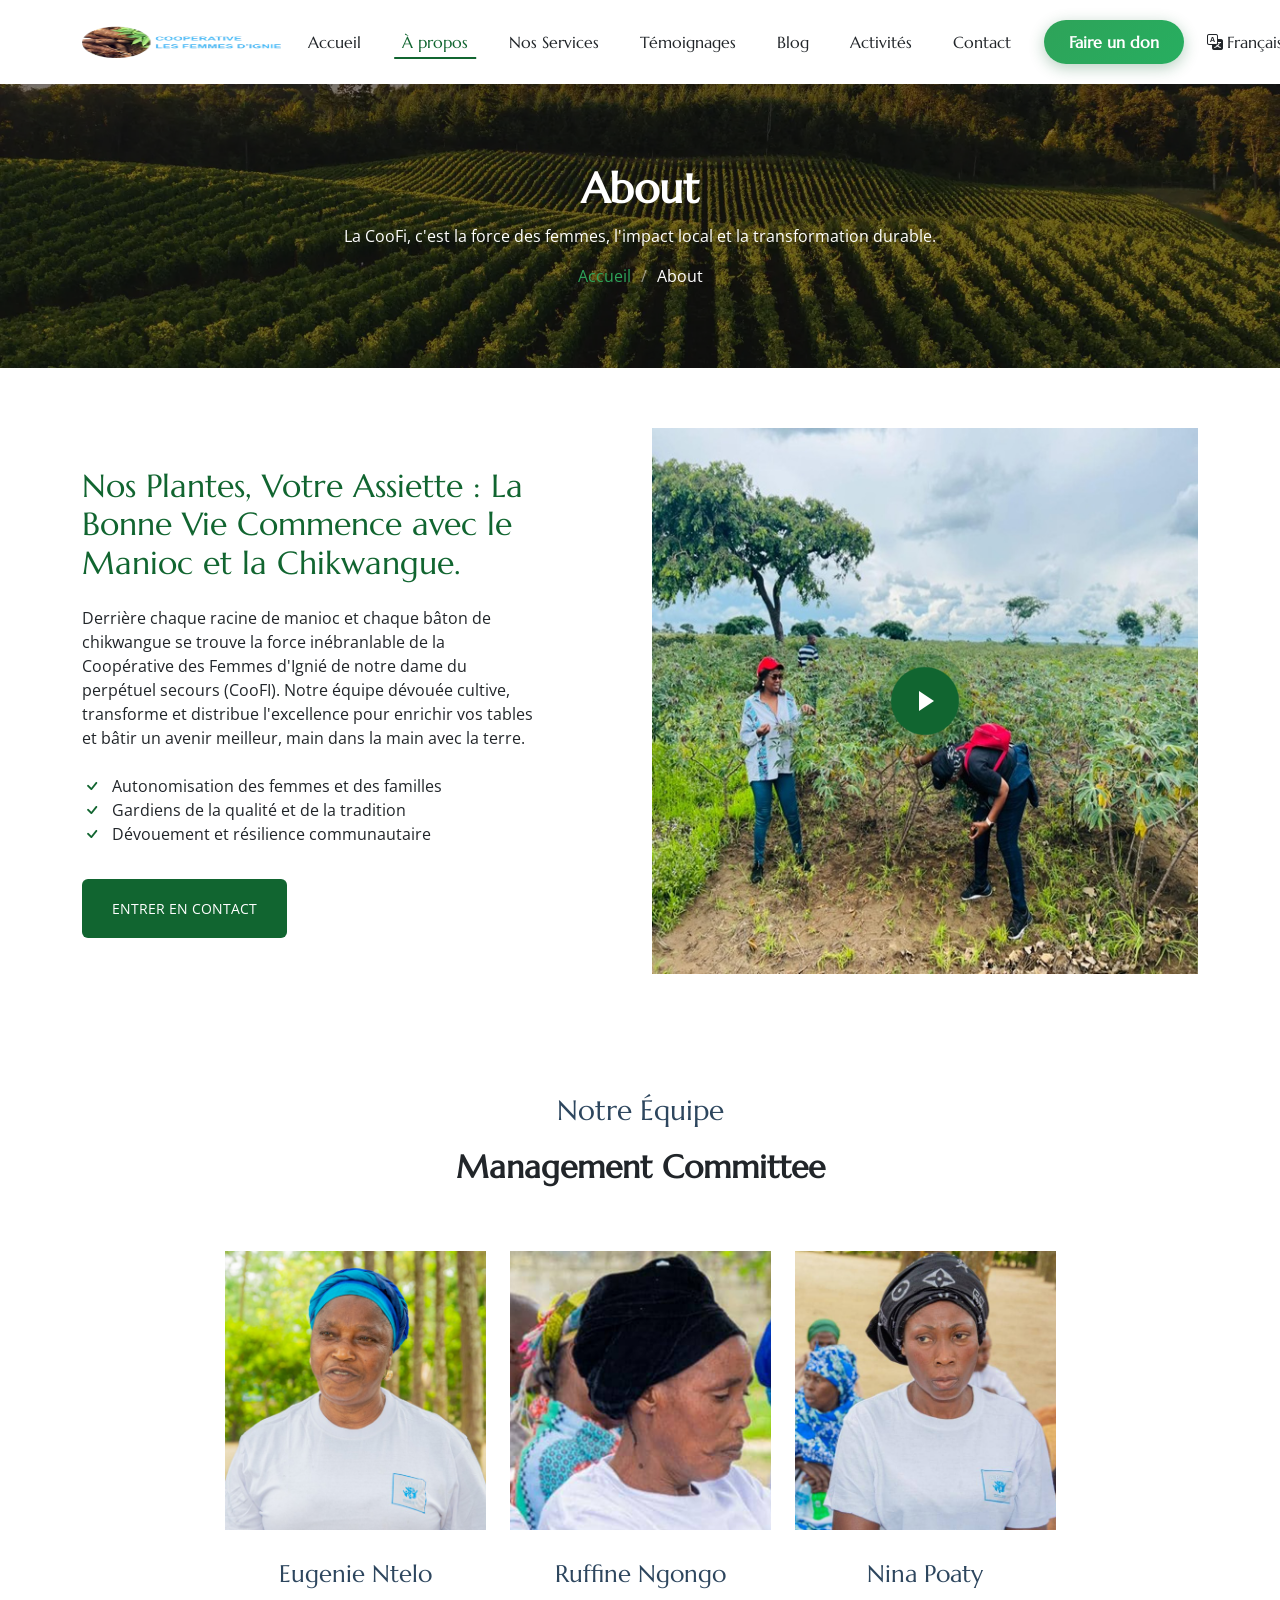
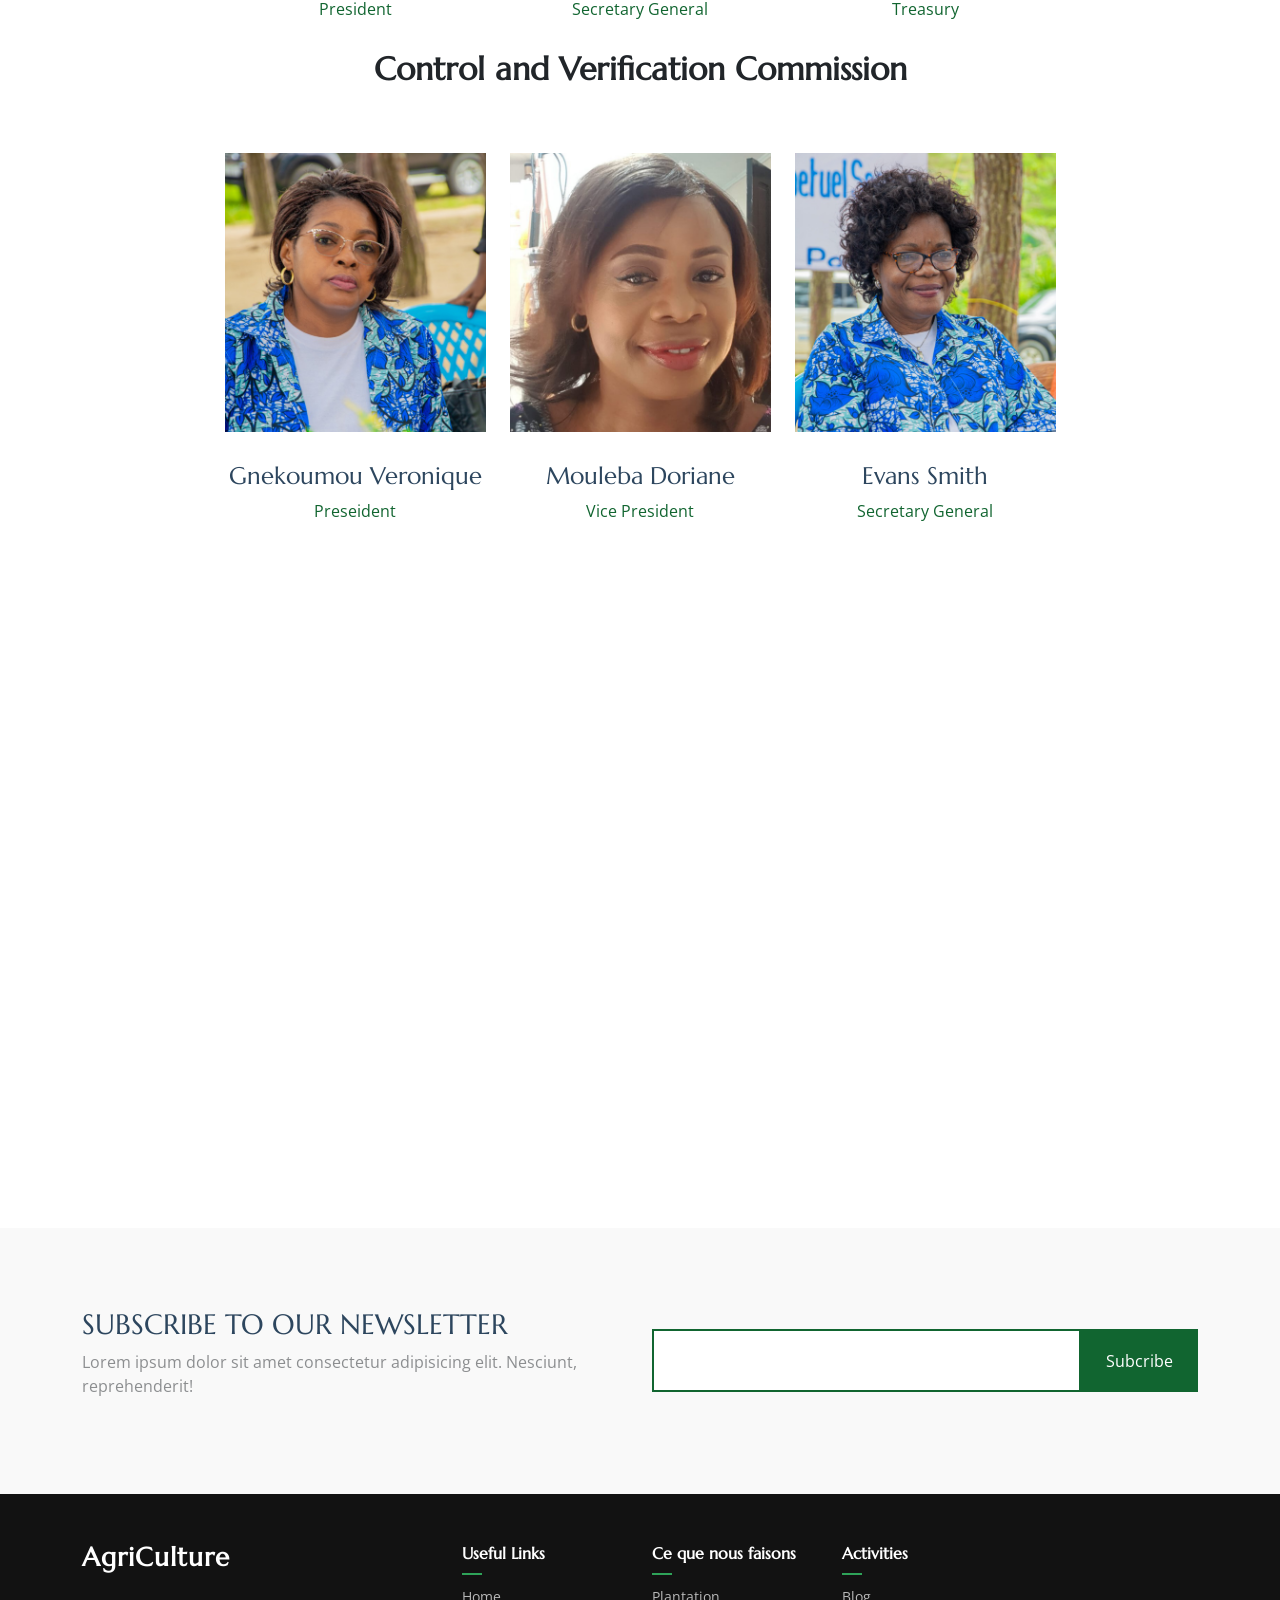
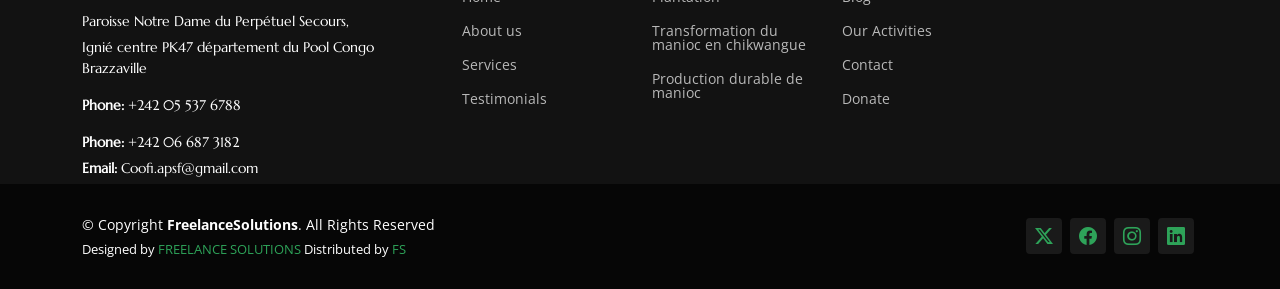
==== commit 35872edd: "Update logo image dimensions across multiple pages and enhance testimonials section with video conte" ====
--- a/about.html
+++ b/about.html
@@ -39,7 +39,7 @@
     <div class="container-fluid container-xl position-relative d-flex align-items-center justify-content-between">
 
       <a href="index.html" class="logo d-flex align-items-center">
-        <img src="assets/img/logo.png" alt="CooFICongo">
+        <img src="assets/img/logo.png" alt="CooFICongo" width="200" height="400">
       </a>
 
       <!-- Desktop Navigation -->
--- a/assets/css/main.css
+++ b/assets/css/main.css
@@ -1888,6 +1888,19 @@
   height: 100px;
   border-radius: 50%;
   margin-bottom: 20px;
+  border: 3px solid var(--accent-color);
+}
+
+.testimonial-video {
+  display: block;
+  width: 100%;
+  max-width: 500px;
+  max-height: 400px;
+  height: auto;
+  border: 4px solid var(--accent-color);
+  border-radius: 8px;
+  background: #000;
+  margin-bottom: 20px;
 }
 
 .testimonials .testimonial blockquote p {
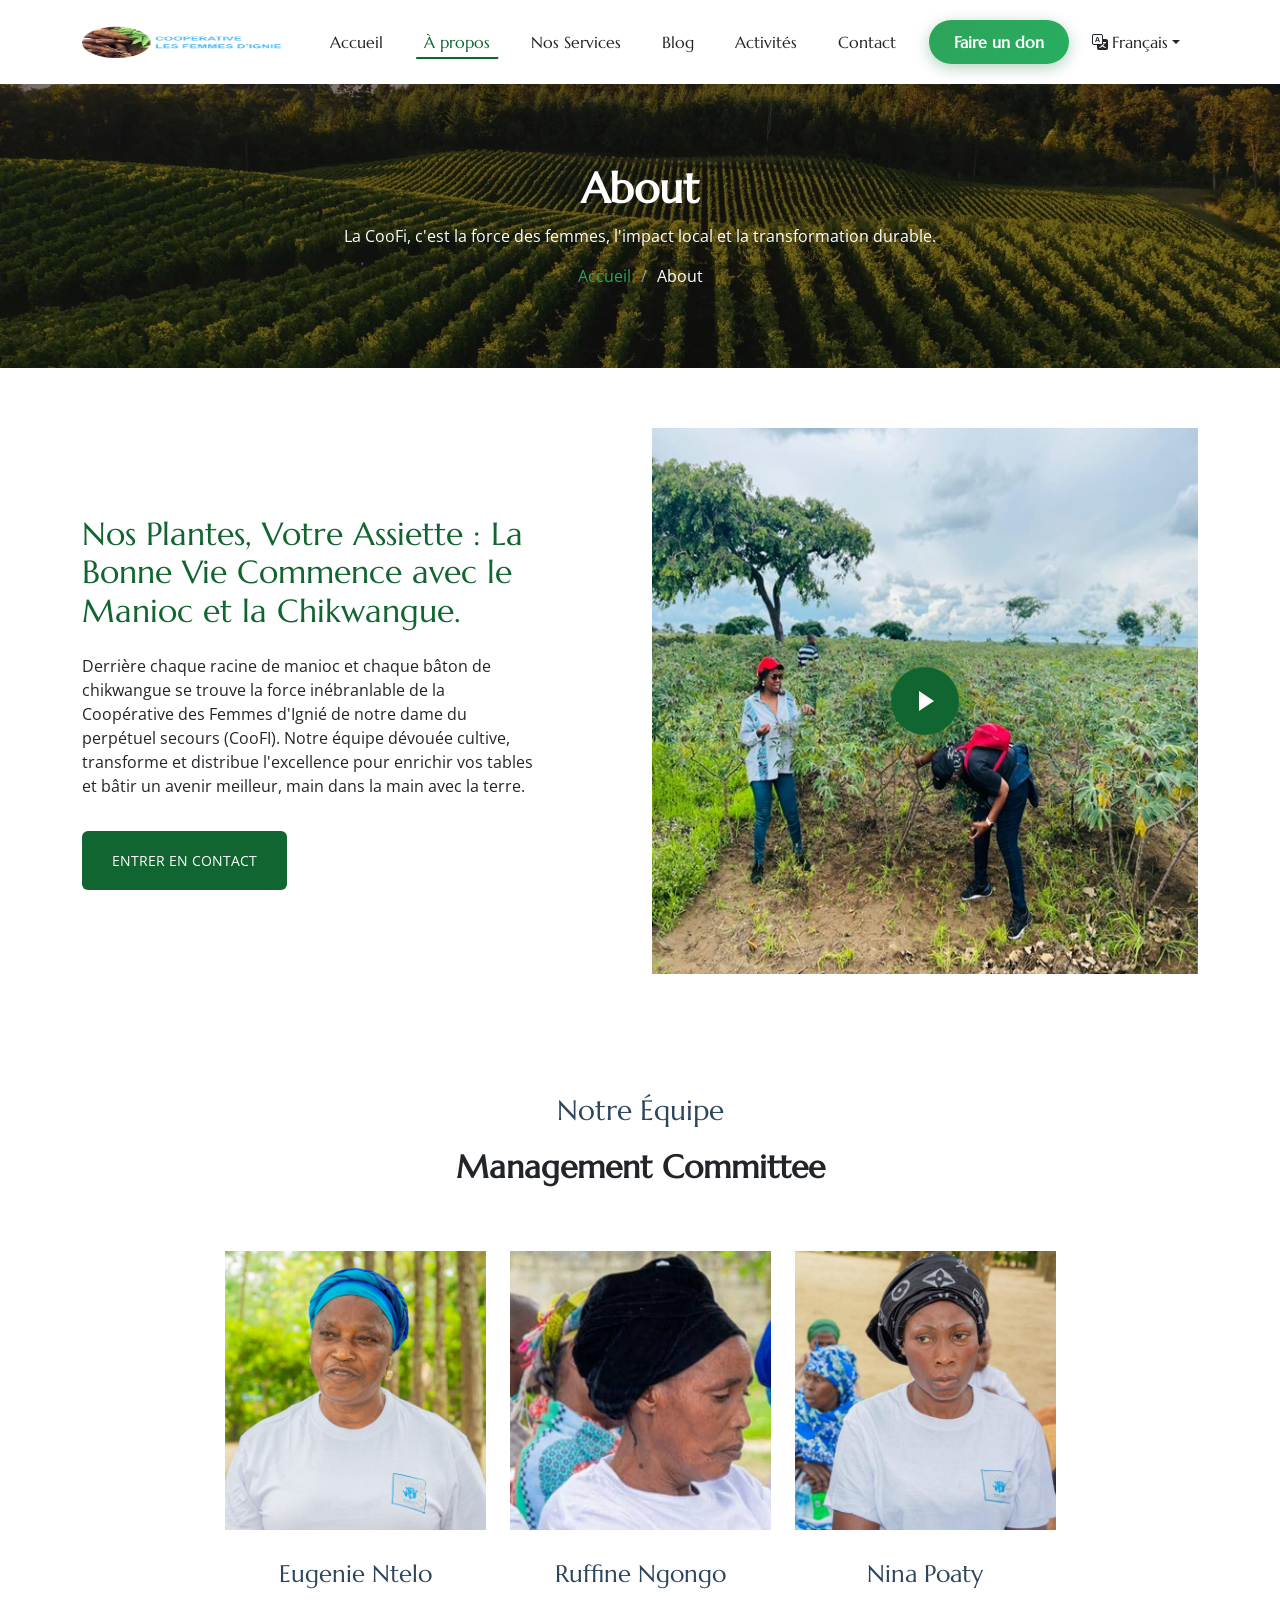
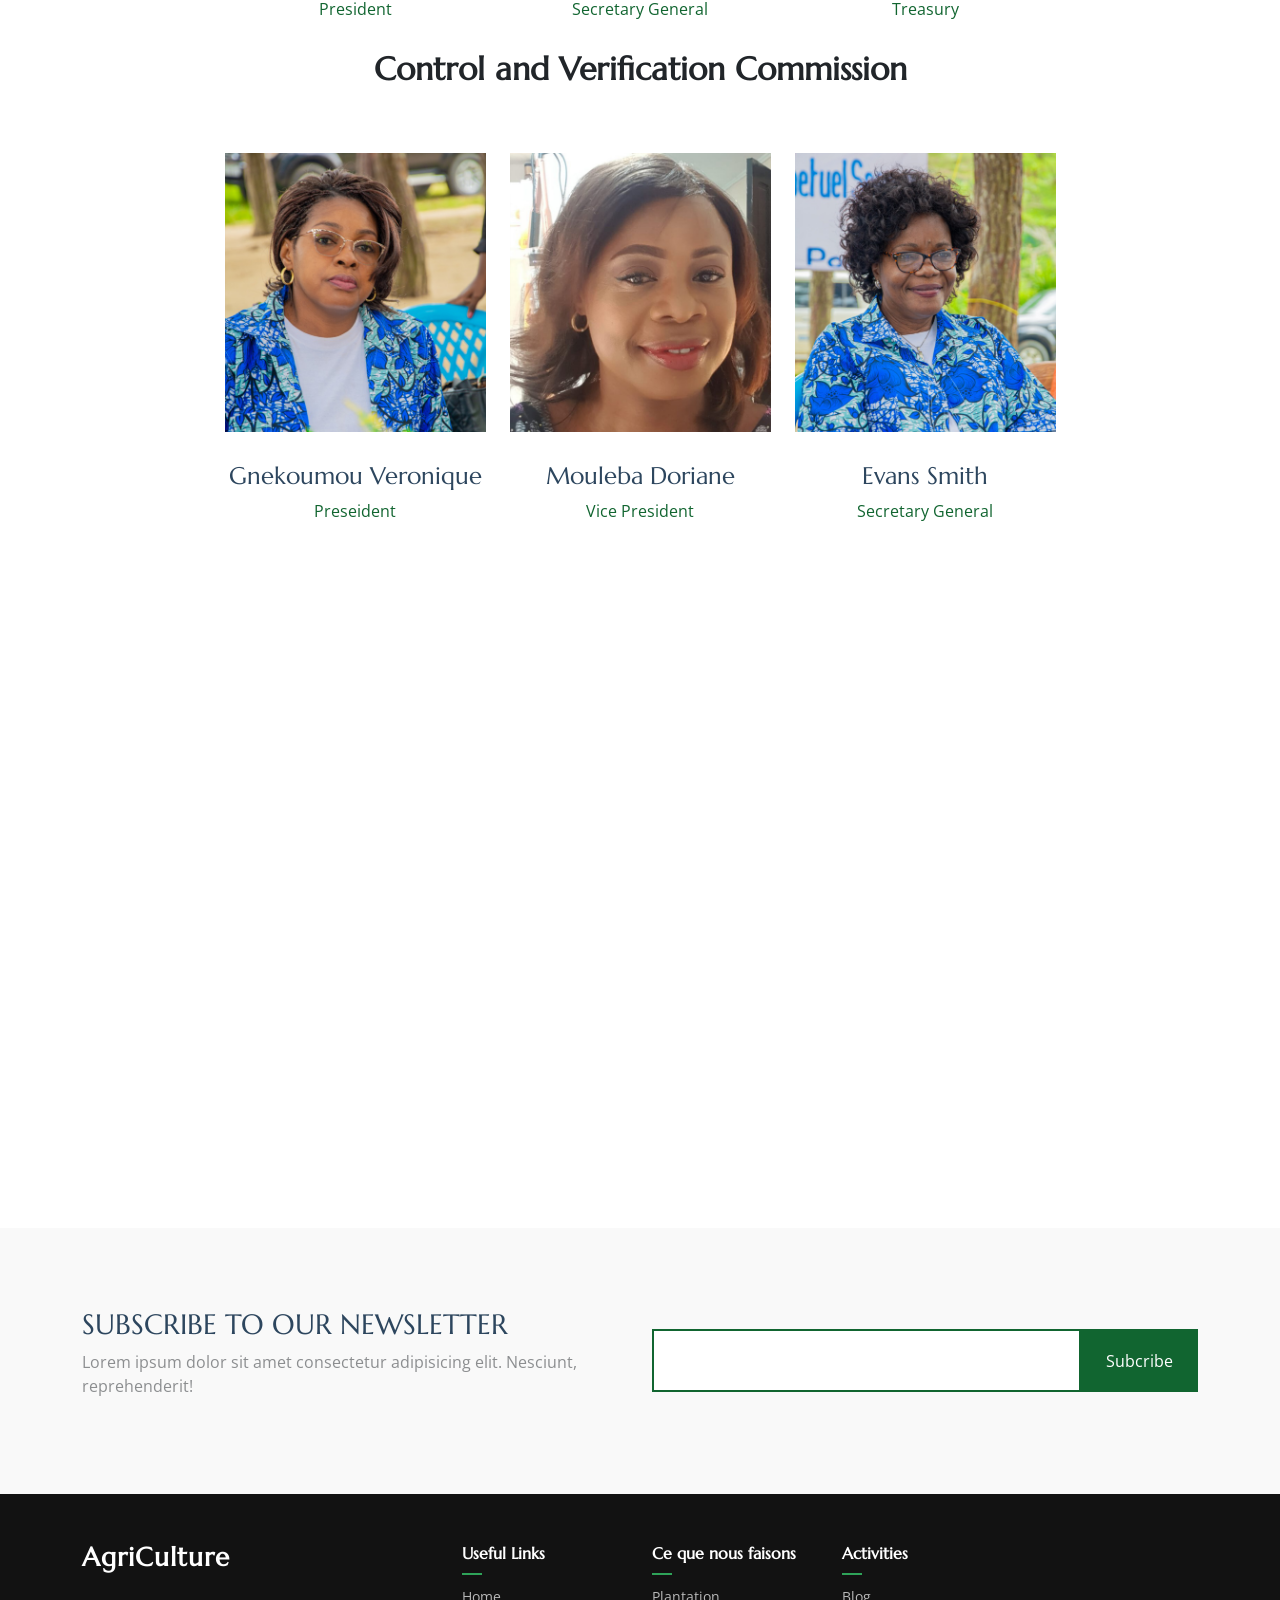
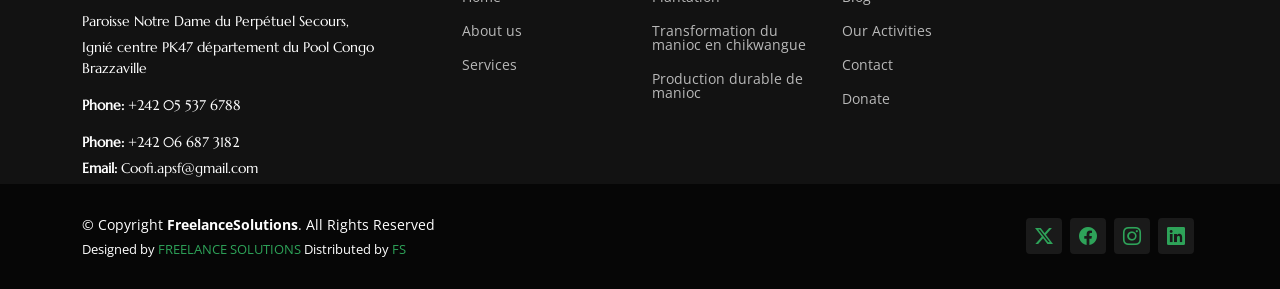
==== commit 43b7b810: "Remove testimonials links and sections across multiple pages for future updates" ====
--- a/about.html
+++ b/about.html
@@ -48,7 +48,7 @@
           <li><a href="index.html"><span data-i18n="nav.home">Accueil</span></a></li>
           <li><a href="about.html" class="active"><span data-i18n="nav.about">À propos</span></a></li>
           <li><a href="services.html"><span data-i18n="nav.services">Nos Services</span></a></li>
-          <li><a href="testimonials.html"><span data-i18n="nav.testimonials">Témoignages</span></a></li>
+          <!-- <li><a href="testimonials.html"><span data-i18n="nav.testimonials">Témoignages</span></a></li> -->
           <li><a href="blog.php"><span data-i18n="nav.blog">Blog</span></a></li>
           <li><a href="activity.php"><span data-i18n="nav.activities">Activités</span></a></li>
           <li><a href="contact.html"><span data-i18n="nav.contact">Contact</span></a></li>
@@ -89,7 +89,7 @@
               <li><a href="index.html" class="mobile-nav-link" data-bs-dismiss="modal"><i class="bi bi-house-door me-2"></i><span data-i18n="nav.home">Accueil</span></a></li>
               <li><a href="about.html" class="mobile-nav-link active" data-bs-dismiss="modal"><i class="bi bi-info-circle me-2"></i><span data-i18n="nav.about">À propos</span></a></li>
               <li><a href="services.html" class="mobile-nav-link" data-bs-dismiss="modal"><i class="bi bi-gear me-2"></i><span data-i18n="nav.services">Nos Services</span></a></li>
-              <li><a href="testimonials.html" class="mobile-nav-link" data-bs-dismiss="modal"><i class="bi bi-chat-quote me-2"></i><span data-i18n="nav.testimonials">Témoignages</span></a></li>
+              <!-- <li><a href="testimonials.html" class="mobile-nav-link" data-bs-dismiss="modal"><i class="bi bi-chat-quote me-2"></i><span data-i18n="nav.testimonials">Témoignages</span></a></li> -->
               <li><a href="blog.php" class="mobile-nav-link" data-bs-dismiss="modal"><i class="bi bi-journal-text me-2"></i><span data-i18n="nav.blog">Blog</span></a></li>
               <li><a href="activity.php" class="mobile-nav-link" data-bs-dismiss="modal"><i class="bi bi-calendar-event me-2"></i><span data-i18n="nav.activities">Activités</span></a></li>
               <li><a href="contact.html" class="mobile-nav-link" data-bs-dismiss="modal"><i class="bi bi-envelope me-2"></i><span data-i18n="nav.contact">Contact</span></a></li>
@@ -145,9 +145,9 @@
               main avec la terre.
             </p>
             <ul class="list-unstyled list-check">
-              <li>Autonomisation des femmes et des familles</li>
+              <!-- <li>Autonomisation des femmes et des familles</li>
               <li>Gardiens de la qualité et de la tradition</li>
-              <li>Dévouement et résilience communautaire</li>
+              <li>Dévouement et résilience communautaire</li> -->
             </ul>
 
             <p><a href="contact.html" class="btn-cta">Entrer en contact</a></p>
@@ -608,7 +608,7 @@
               <li><a href="index.html">Home</a></li>
               <li><a href="about.html" class="active">About us</a></li>
               <li><a href="services.html">Services</a></li>
-              <li><a href="testimonials.html">Testimonials</a></li>
+              <!-- <li><a href="testimonials.html">Testimonials</a></li> -->
               <!-- <li><a href="#">Privacy policy</a></li> -->
             </ul>
           </div>
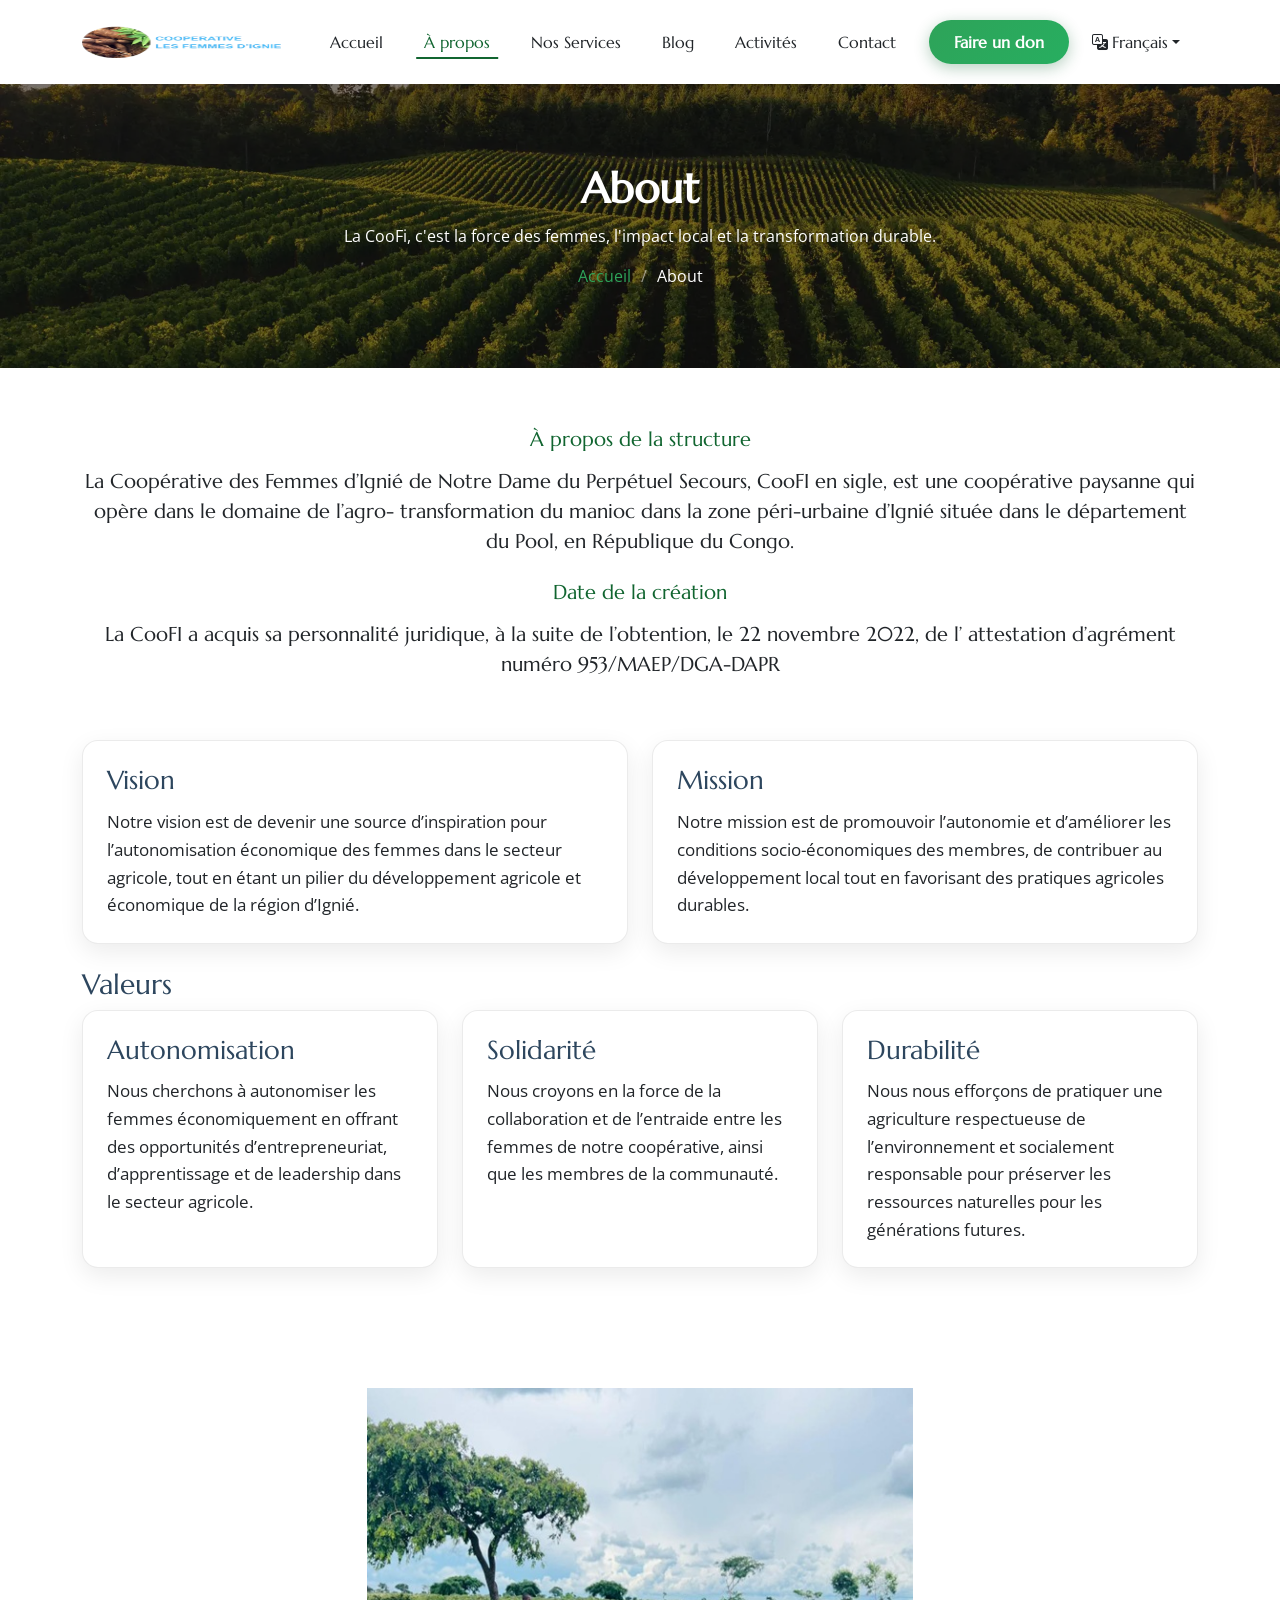
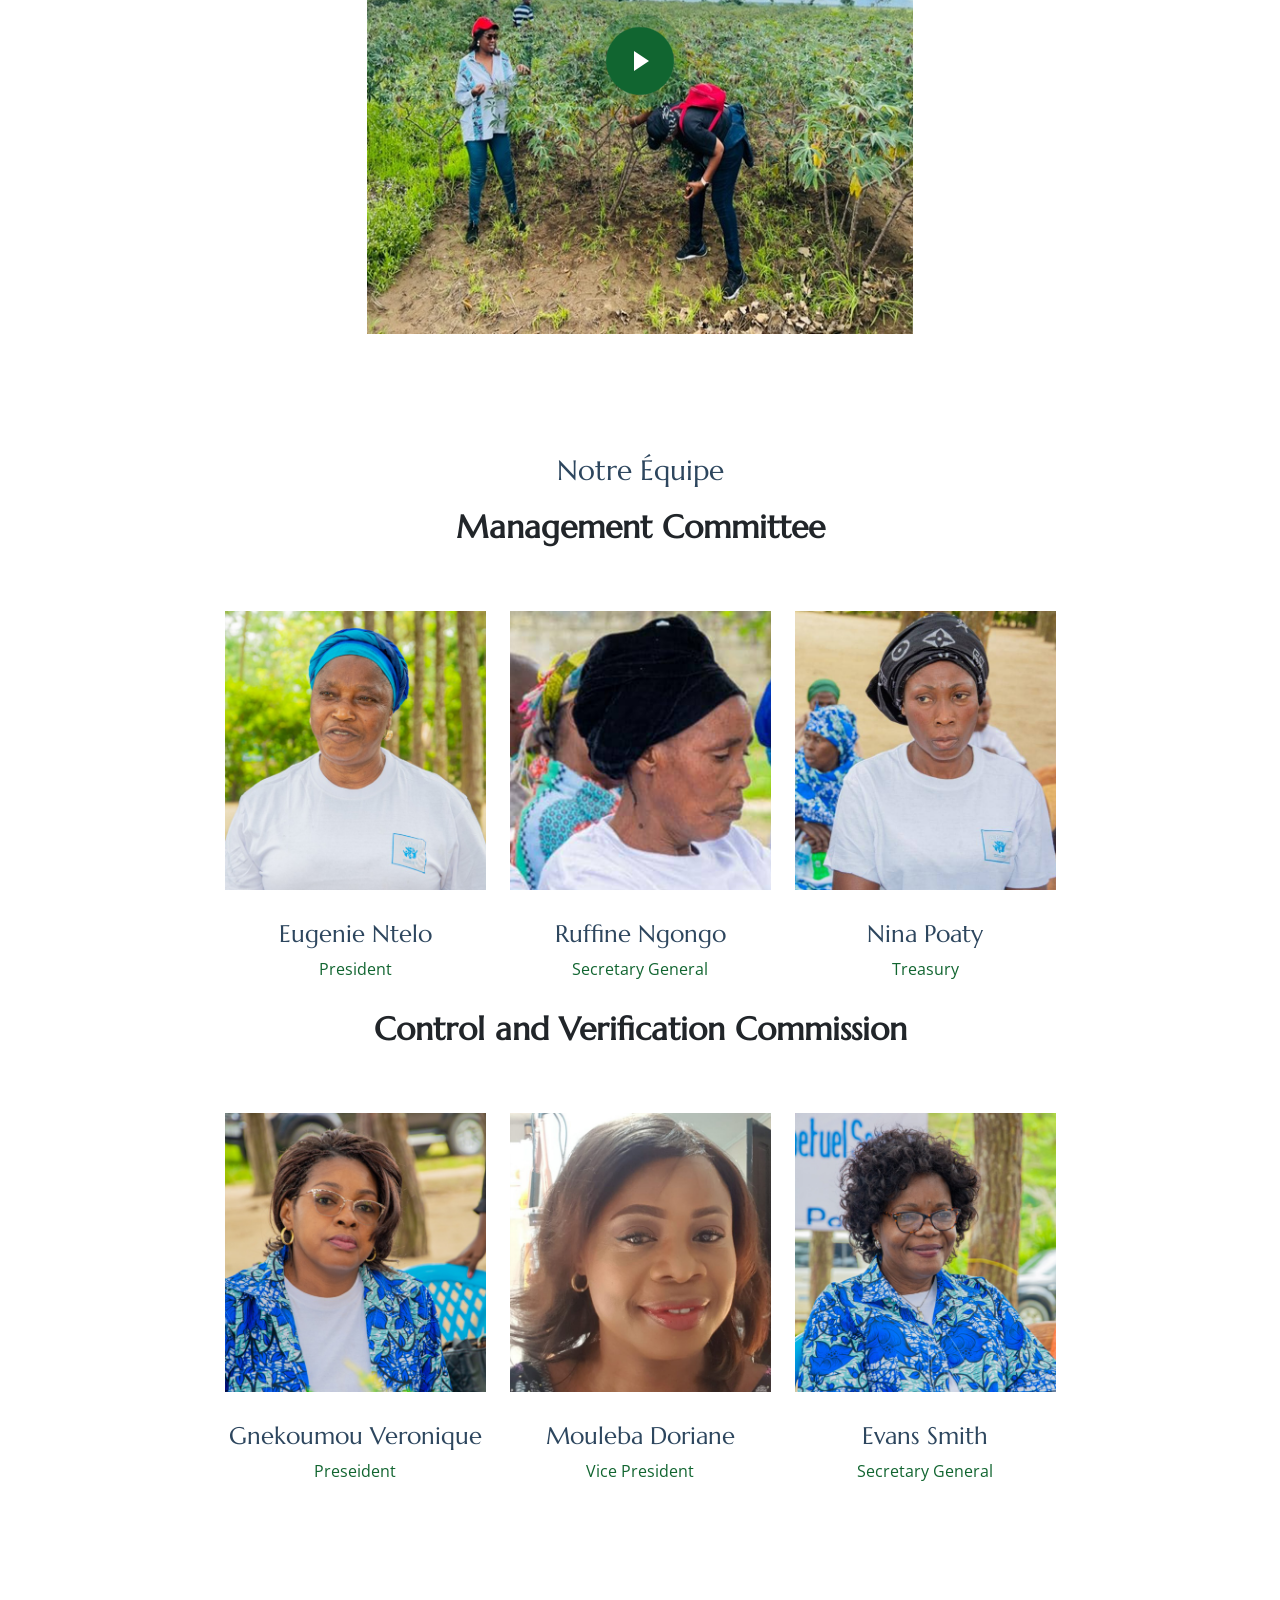
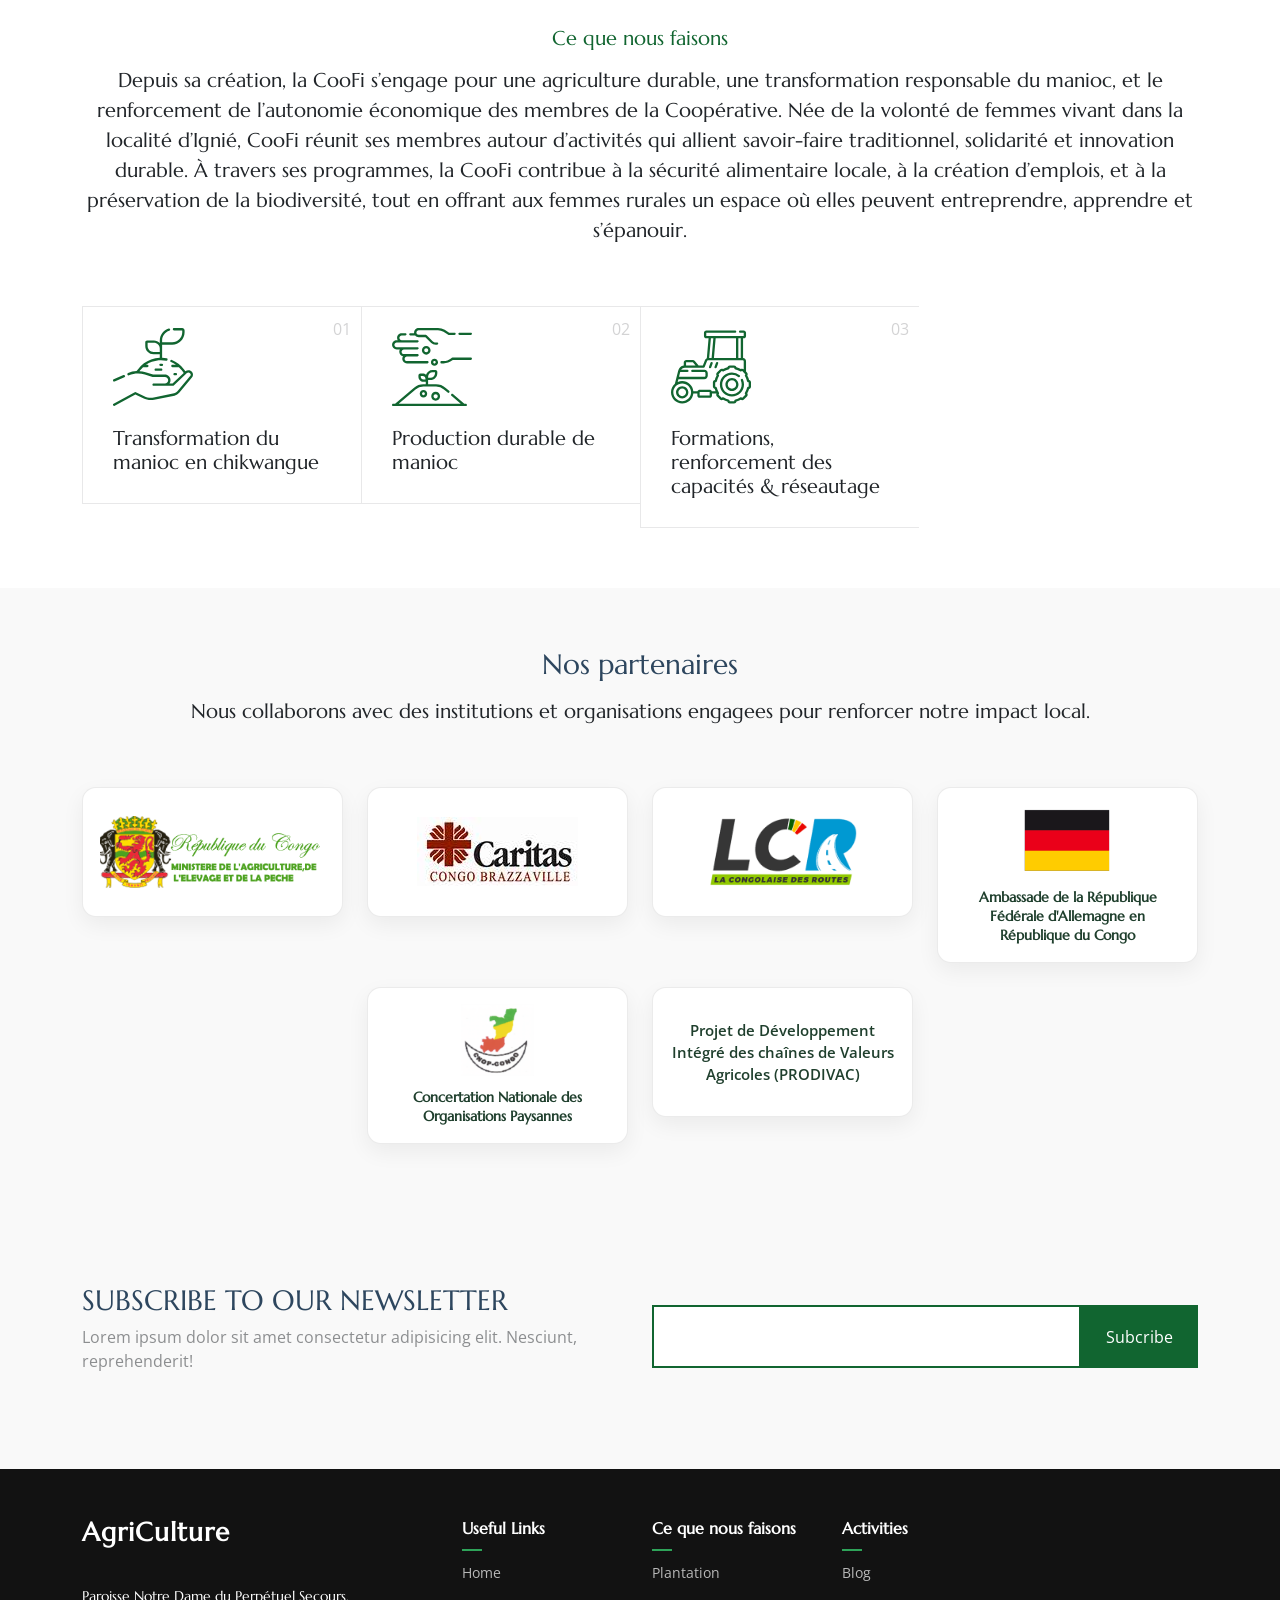
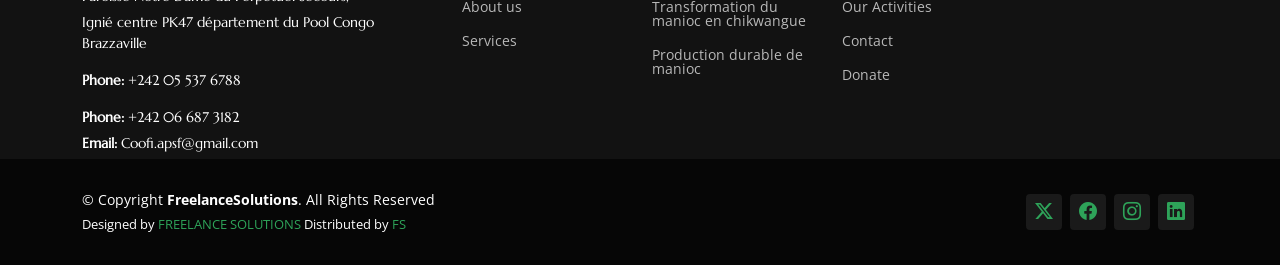
==== commit 048aa6f3: "Refactor code structure for improved readability and maintainability" ====
--- a/about.html
+++ b/about.html
@@ -29,6 +29,141 @@
   <!-- Main CSS File -->
   <link href="assets/css/main.css" rel="stylesheet">
   <script src="assets/js/i18n.js" defer></script>
+
+  <style>
+    /* About-3 coming soon popup */
+    .coming-soon-modal .modal-content {
+      border: 0;
+      border-radius: 20px;
+      overflow: hidden;
+      background: linear-gradient(160deg, #0d2f1f 0%, #1f5a35 55%, #2e8451 100%);
+      color: #fff;
+      box-shadow: 0 20px 40px rgba(0, 0, 0, 0.28);
+    }
+
+    .coming-soon-modal .modal-body {
+      padding: 2rem 1.5rem;
+      text-align: center;
+    }
+
+    .coming-soon-icon {
+      width: 82px;
+      height: 82px;
+      margin: 0 auto 1rem;
+      border-radius: 50%;
+      display: flex;
+      align-items: center;
+      justify-content: center;
+      font-size: 2rem;
+      background: rgba(255, 255, 255, 0.2);
+      backdrop-filter: blur(3px);
+      animation: pulseRing 1.8s ease-in-out infinite;
+    }
+
+    .coming-soon-title {
+      font-size: 1.75rem;
+      margin-bottom: 0.5rem;
+      font-weight: 700;
+      letter-spacing: 0.4px;
+    }
+
+    .coming-soon-text {
+      margin: 0 auto;
+      max-width: 320px;
+      opacity: 0.92;
+    }
+
+    @keyframes pulseRing {
+
+      0%,
+      100% {
+        transform: scale(1);
+      }
+
+      50% {
+        transform: scale(1.08);
+      }
+    }
+
+    /* Mission and values cards */
+    .mission-values .info-card {
+      background: #ffffff;
+      border: 1px solid rgba(0, 0, 0, 0.08);
+      border-radius: 16px;
+      padding: 1.5rem;
+      height: 100%;
+      box-shadow: 0 8px 24px rgba(0, 0, 0, 0.08);
+    }
+
+    .mission-values .info-card h3 {
+      font-size: 1.6rem;
+      margin-bottom: 0.75rem;
+    }
+
+    .mission-values .info-card p {
+      margin-bottom: 0;
+      font-size: 1.05rem;
+      line-height: 1.65;
+    }
+
+    .mission-values .values-title {
+      margin-top: 1rem;
+      margin-bottom: 0.5rem;
+    }
+
+    /* Partners section */
+    .partners-grid .partner-logo {
+      background: #fff;
+      border: 1px solid rgba(0, 0, 0, 0.08);
+      border-radius: 14px;
+      padding: 1rem;
+      min-height: 130px;
+      display: flex;
+      align-items: center;
+      justify-content: center;
+      box-shadow: 0 8px 22px rgba(0, 0, 0, 0.06);
+      transition: transform 0.2s ease, box-shadow 0.2s ease;
+    }
+
+    .partners-grid .partner-logo:hover {
+      transform: translateY(-3px);
+      box-shadow: 0 12px 28px rgba(0, 0, 0, 0.1);
+    }
+
+    .partners-grid .partner-logo img {
+      max-width: 100%;
+      max-height: 72px;
+      width: auto;
+      height: auto;
+      object-fit: contain;
+      filter: saturate(1.05);
+    }
+
+    .partners-grid .partner-logo.partner-with-caption {
+      flex-direction: column;
+      justify-content: flex-start;
+      gap: 0.75rem;
+      text-align: center;
+    }
+
+    .partners-grid .partner-logo.partner-with-caption h3 {
+      margin: 0;
+      font-size: 0.9rem;
+      line-height: 1.35;
+      font-weight: 600;
+      color: #1f3f2d;
+    }
+
+    .partners-grid .partner-text-square {
+      min-height: 130px;
+      text-align: center;
+      font-size: 0.95rem;
+      line-height: 1.45;
+      font-weight: 600;
+      color: #1f3f2d;
+      padding: 0.9rem;
+    }
+  </style>
 
 
 </head>
@@ -66,7 +201,8 @@
       </nav>
 
       <!-- Mobile Hamburger -->
-      <button class="btn d-lg-none" type="button" data-bs-toggle="modal" data-bs-target="#navbarModal" aria-label="Toggle mobile menu">
+      <button class="btn d-lg-none" type="button" data-bs-toggle="modal" data-bs-target="#navbarModal"
+        aria-label="Toggle mobile menu">
         <i class="bi bi-list" style="font-size: 32px; color: var(--nav-color);"></i>
       </button>
 
@@ -86,14 +222,21 @@
         <div class="modal-body">
           <nav class="mobile-nav-menu">
             <ul class="list-unstyled">
-              <li><a href="index.html" class="mobile-nav-link" data-bs-dismiss="modal"><i class="bi bi-house-door me-2"></i><span data-i18n="nav.home">Accueil</span></a></li>
-              <li><a href="about.html" class="mobile-nav-link active" data-bs-dismiss="modal"><i class="bi bi-info-circle me-2"></i><span data-i18n="nav.about">À propos</span></a></li>
-              <li><a href="services.html" class="mobile-nav-link" data-bs-dismiss="modal"><i class="bi bi-gear me-2"></i><span data-i18n="nav.services">Nos Services</span></a></li>
+              <li><a href="index.html" class="mobile-nav-link" data-bs-dismiss="modal"><i
+                    class="bi bi-house-door me-2"></i><span data-i18n="nav.home">Accueil</span></a></li>
+              <li><a href="about.html" class="mobile-nav-link active" data-bs-dismiss="modal"><i
+                    class="bi bi-info-circle me-2"></i><span data-i18n="nav.about">À propos</span></a></li>
+              <li><a href="services.html" class="mobile-nav-link" data-bs-dismiss="modal"><i
+                    class="bi bi-gear me-2"></i><span data-i18n="nav.services">Nos Services</span></a></li>
               <!-- <li><a href="testimonials.html" class="mobile-nav-link" data-bs-dismiss="modal"><i class="bi bi-chat-quote me-2"></i><span data-i18n="nav.testimonials">Témoignages</span></a></li> -->
-              <li><a href="blog.php" class="mobile-nav-link" data-bs-dismiss="modal"><i class="bi bi-journal-text me-2"></i><span data-i18n="nav.blog">Blog</span></a></li>
-              <li><a href="activity.php" class="mobile-nav-link" data-bs-dismiss="modal"><i class="bi bi-calendar-event me-2"></i><span data-i18n="nav.activities">Activités</span></a></li>
-              <li><a href="contact.html" class="mobile-nav-link" data-bs-dismiss="modal"><i class="bi bi-envelope me-2"></i><span data-i18n="nav.contact">Contact</span></a></li>
-              <li><a href="donation.html" class="mobile-nav-link btn-donate-mobile" data-bs-dismiss="modal"><i class="bi bi-heart me-2"></i><span data-i18n="nav.donate">Faire un don</span></a></li>
+              <li><a href="blog.php" class="mobile-nav-link" data-bs-dismiss="modal"><i
+                    class="bi bi-journal-text me-2"></i><span data-i18n="nav.blog">Blog</span></a></li>
+              <li><a href="activity.php" class="mobile-nav-link" data-bs-dismiss="modal"><i
+                    class="bi bi-calendar-event me-2"></i><span data-i18n="nav.activities">Activités</span></a></li>
+              <li><a href="contact.html" class="mobile-nav-link" data-bs-dismiss="modal"><i
+                    class="bi bi-envelope me-2"></i><span data-i18n="nav.contact">Contact</span></a></li>
+              <li><a href="donation.html" class="mobile-nav-link btn-donate-mobile" data-bs-dismiss="modal"><i
+                    class="bi bi-heart me-2"></i><span data-i18n="nav.donate">Faire un don</span></a></li>
             </ul>
             <div class="mt-4">
               <div class="d-flex gap-2">
@@ -124,18 +267,99 @@
       </div>
     </div><!-- End Page Title -->
 
+    <!-- Mission Version -->
+    <section id="services" class="services section">
+
+      <!-- Section Title -->
+      <div class="container section-title" data-aos="fade-up">
+        <h2 class="bounce-in"> À propos de la structure</h2>
+        <p class="fade-in-up" style="font-size: 20px">La Coopérative des Femmes d’Ignié de Notre Dame du Perpétuel
+          Secours, CooFI en sigle, est une coopérative paysanne qui opère dans le domaine de l’agro- transformation du
+          manioc dans la zone péri-urbaine d’Ignié située dans le département du Pool, en République du Congo.
+
+        </p>
+
+        <br>
+         <h2 class="bounce-in"> Date de la création</h2>
+        <p class="fade-in-up" style="font-size: 20px">
+          La CooFI a acquis sa personnalité juridique, à la suite de l’obtention, le 22 novembre 2022, de l’ attestation
+          d’agrément numéro 953/MAEP/DGA-DAPR
+        </p>
+      </div><!-- End Section Title -->
+
+      <div class="container mission-values" data-aos="fade-up" data-aos-delay="100">
+        <div class="row g-4">
+          <div class="col-lg-6">
+            <div class="info-card">
+              <h3 class="bounce-in">Vision</h3>
+              <p class="fade-in-up">
+                Notre vision est de devenir une source d’inspiration pour l’autonomisation économique des femmes dans le
+                secteur agricole, tout en étant un pilier du développement agricole et économique de la région d’Ignié.
+              </p>
+            </div>
+          </div>
+          <div class="col-lg-6">
+            <div class="info-card">
+              <h3 class="bounce-in">Mission</h3>
+              <p class="fade-in-up">
+                Notre mission est de promouvoir l’autonomie et d’améliorer les conditions socio-économiques des membres,
+                de contribuer au développement local tout en favorisant des pratiques agricoles durables.
+              </p>
+            </div>
+          </div>
+        </div>
+
+        <div class="row mt-2">
+          <div class="col-12">
+            <h3 class="bounce-in values-title">Valeurs</h3>
+          </div>
+        </div>
+
+        <div class="row g-4">
+          <div class="col-md-6 col-lg-4">
+            <div class="info-card">
+              <h3 class="bounce-in">Autonomisation</h3>
+              <p class="fade-in-up">
+                Nous cherchons à autonomiser les femmes économiquement en offrant des opportunités d’entrepreneuriat,
+                d’apprentissage et de leadership dans le secteur agricole.
+              </p>
+            </div>
+          </div>
+          <div class="col-md-6 col-lg-4">
+            <div class="info-card">
+              <h3 class="bounce-in">Solidarité</h3>
+              <p class="fade-in-up">
+                Nous croyons en la force de la collaboration et de l’entraide entre les femmes de notre coopérative,
+                ainsi que les membres de la communauté.
+              </p>
+            </div>
+          </div>
+          <div class="col-md-12 col-lg-4">
+            <div class="info-card">
+              <h3 class="bounce-in">Durabilité</h3>
+              <p class="fade-in-up">
+                Nous nous efforçons de pratiquer une agriculture respectueuse de l’environnement et socialement
+                responsable pour préserver les ressources naturelles pour les générations futures.
+              </p>
+            </div>
+          </div>
+        </div>
+      </div>
+    </section><!-- /Mission Version -->
+
     <!-- About 3 Section -->
     <section id="about-3" class="about-3 section">
 
       <div class="container">
-        <div class="row gy-4 justify-content-between align-items-center">
-          <div class="col-lg-6 order-lg-2 position-relative" data-aos="zoom-out">
+        <div class="row gy-4 justify-content-center align-items-center">
+          <div class="col-lg-6 position-relative mx-auto" data-aos="zoom-out">
             <img src="assets/img/img_sq_1.jpg" alt="Image" class="img-fluid">
-            <a href="https://www.youtube.com/watch?v=Y7f98aduVJ8" class="glightbox pulsating-play-btn">
+            <a href="#" class="pulsating-play-btn" data-bs-toggle="modal" data-bs-target="#comingSoonModal"
+              aria-label="Fenetre bientot disponible">
               <span class="play"><i class="bi bi-play-fill"></i></span>
             </a>
           </div>
-          <div class="col-lg-5 order-lg-1" data-aos="fade-up" data-aos-delay="100">
+          <!-- <div class="col-lg-5 order-lg-1" data-aos="fade-up" data-aos-delay="100">
             <h2 class="content-title mb-4">Nos Plantes, Votre Assiette : La Bonne Vie Commence avec le Manioc et la
               Chikwangue.</h2>
             <p class="mb-4">
@@ -148,20 +372,39 @@
               <!-- <li>Autonomisation des femmes et des familles</li>
               <li>Gardiens de la qualité et de la tradition</li>
               <li>Dévouement et résilience communautaire</li> -->
-            </ul>
-
-            <p><a href="contact.html" class="btn-cta">Entrer en contact</a></p>
-          </div>
-        </div>
+          </ul>
+
+          <!-- <p><a href="contact.html" class="btn-cta">Entrer en contact</a></p> -->
+        </div>
+      </div>
       </div>
     </section><!-- /About 3 Section -->
+
+    <!-- Coming Soon Modal -->
+    <div class="modal fade coming-soon-modal" id="comingSoonModal" tabindex="-1" aria-labelledby="comingSoonModalLabel"
+      aria-hidden="true">
+      <div class="modal-dialog modal-dialog-centered">
+        <div class="modal-content">
+          <div class="modal-body">
+            <div class="coming-soon-icon" aria-hidden="true">
+              <i class="bi bi-hourglass-split"></i>
+            </div>
+            <h3 class="coming-soon-title" id="comingSoonModalLabel">Bientot disponible</h3>
+            <p class="coming-soon-text">Cette video sera bientot disponible. Merci pour votre patience.</p>
+            <button type="button" class="btn btn-light mt-4 px-4" data-bs-dismiss="modal">Fermer</button>
+          </div>
+        </div>
+      </div>
+    </div>
 
     <!-- Team Section -->
     <section class="team-15 team section" id="team">
       <!-- Section Title -->
       <div class="container section-title" data-aos="fade-up">
         <h2>Notre Équipe</h2>
-        <b><p>Management Committee</p></b>
+        <b>
+          <p>Management Committee</p>
+        </b>
       </div><!-- End Section Title -->
 
       <div class="content">
@@ -218,7 +461,7 @@
                 </div>
               </div>
             </div>
-<!-- 
+            <!-- 
             <div class="col-lg-3 col-md-6 mb-4">
               <div class="person">
                 <figure>
@@ -237,11 +480,13 @@
             </div> -->
 
           </div>
-           <div class="row justify-content-center">
+          <div class="row justify-content-center">
             <div class="container section-title" data-aos="fade-up">
-        <!-- <h2>Notre Équipe</h2> -->
-        <b><p>Control and Verification Commission</p></b>
-      </div><!-- End Section Title -->
+              <!-- <h2>Notre Équipe</h2> -->
+              <b>
+                <p>Control and Verification Commission</p>
+              </b>
+            </div><!-- End Section Title -->
             <div class="col-lg-3 col-md-6 mb-4">
               <div class="person">
                 <figure>
@@ -549,6 +794,53 @@
       </div>
     </section><!-- /Services Section -->
 
+    <!-- Partners Section -->
+    <section id="partners" class="section light-background">
+      <div class="container section-title" data-aos="fade-up">
+        <h2 class="bounce-in">Nos partenaires</h2>
+        <p class="fade-in-up" style="font-size: 20px;">
+          Nous collaborons avec des institutions et organisations engagees pour renforcer notre impact local.
+        </p>
+      </div>
+
+      <div class="container partners-grid" data-aos="fade-up" data-aos-delay="100">
+        <div class="row g-4 justify-content-center">
+          <div class="col-6 col-md-4 col-lg-3">
+            <div class="partner-logo">
+              <img src="assets/img/partners/minagri_4-logo.png" alt="Partenaire Minagri" loading="lazy">
+            </div>
+          </div>
+          <div class="col-6 col-md-4 col-lg-3">
+            <div class="partner-logo">
+              <img src="assets/img/partners/OIP-7.jpg" alt="Partenaire OIP" loading="lazy">
+            </div>
+          </div>
+          <div class="col-6 col-md-4 col-lg-3">
+            <div class="partner-logo">
+              <img src="assets/img/partners/R (1).png" alt="Partenaire R 1" loading="lazy">
+            </div>
+          </div>
+          <div class="col-6 col-md-4 col-lg-3">
+            <div class="partner-logo partner-with-caption">
+              <img src="assets/img/partners/R-1.png" alt="Partenaire R 2" loading="lazy">
+                <h3>Ambassade de la République Fédérale d'Allemagne en République du Congo</h3>
+            </div>
+          </div>
+          <div class="col-6 col-md-4 col-lg-3">
+            <div class="partner-logo partner-with-caption">
+              <img src="assets/img/partners/R.png" alt="Partenaire R" loading="lazy">
+              <h3>Concertation Nationale des Organisations Paysannes</h3>
+            </div>
+          </div>
+          <div class="col-6 col-md-4 col-lg-3">
+            <div class="partner-logo partner-text-square">
+              Projet de Développement Intégré des chaînes de Valeurs Agricoles (PRODIVAC)
+            </div>
+          </div>
+        </div>
+      </div>
+    </section><!-- /Partners Section -->
+
     <!-- Call To Action Section -->
     <section id="call-to-action" class="call-to-action section light-background">
 
@@ -624,7 +916,7 @@
             </ul>
           </div>
 
-           <div class="col-lg-2 col-md-3 footer-links">
+          <div class="col-lg-2 col-md-3 footer-links">
             <h4>Activities</h4>
             <ul>
               <li><a href="blog.php">Blog</a></li>
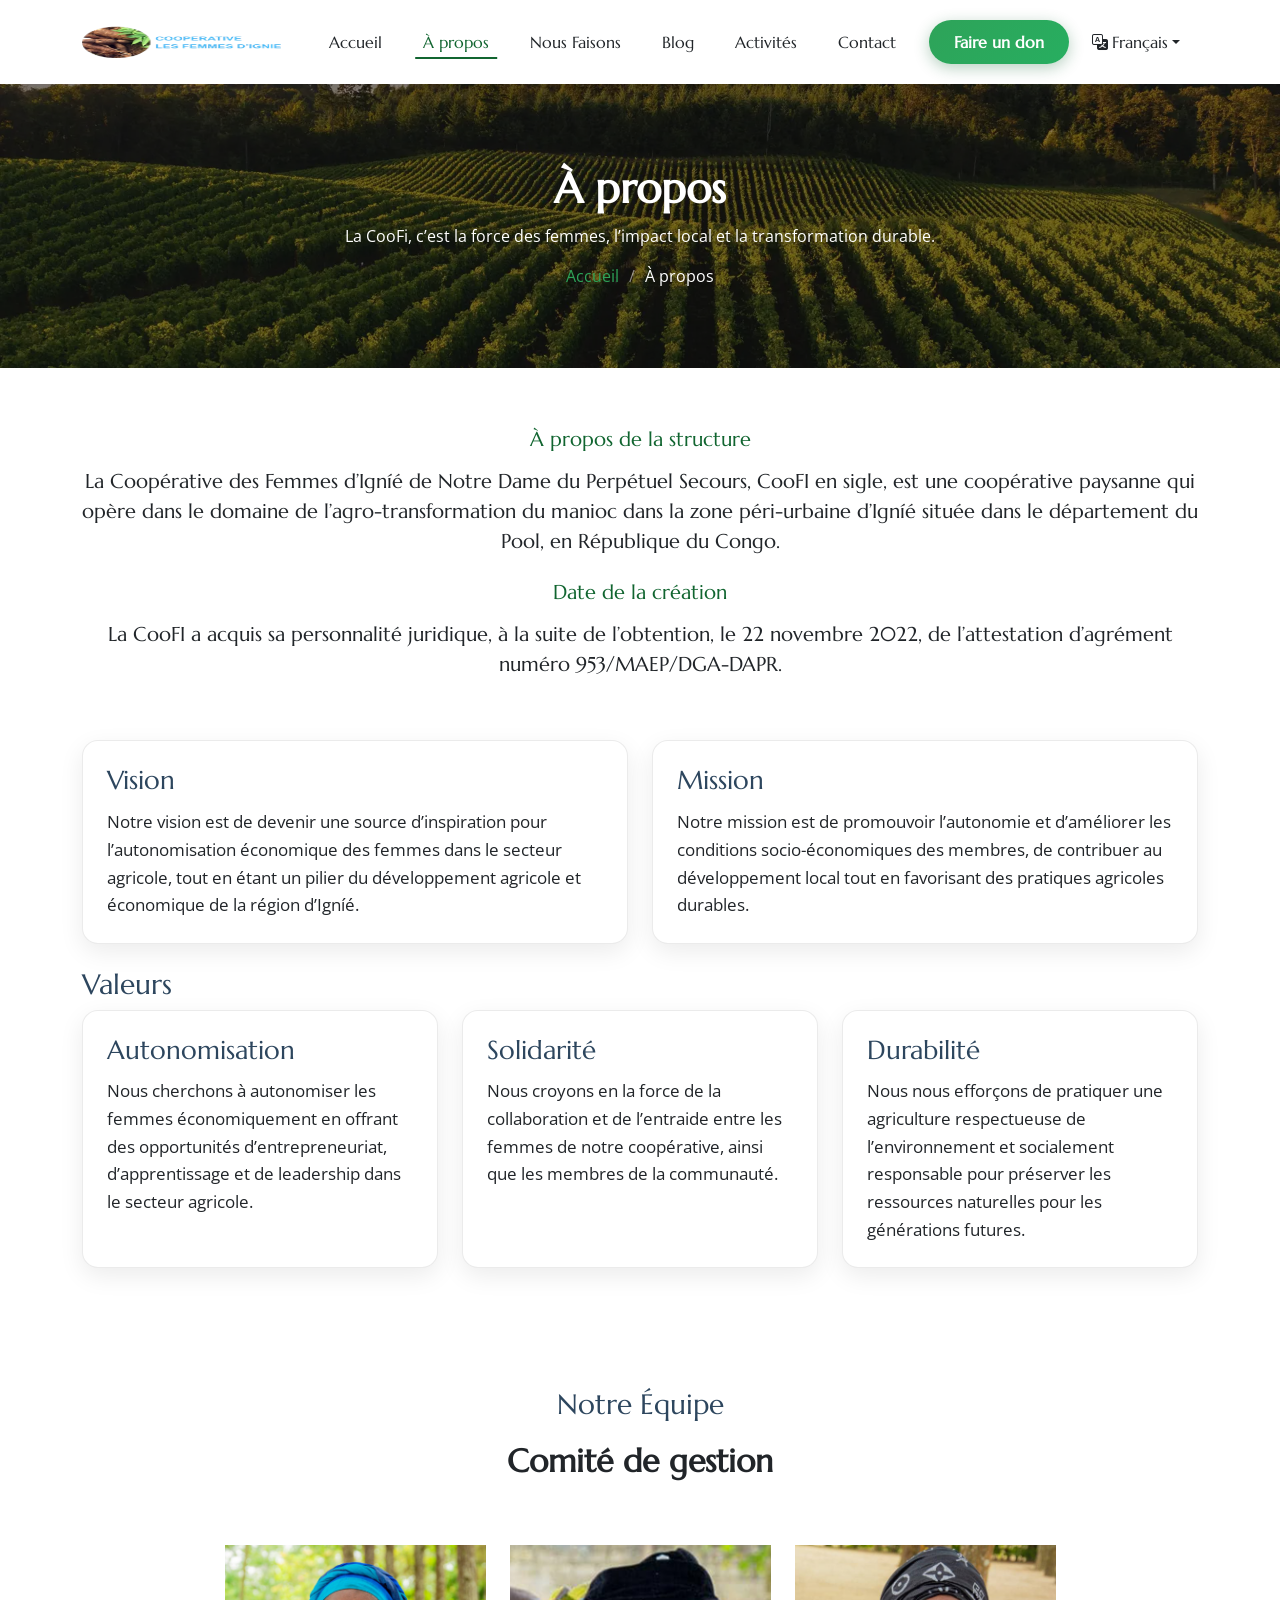
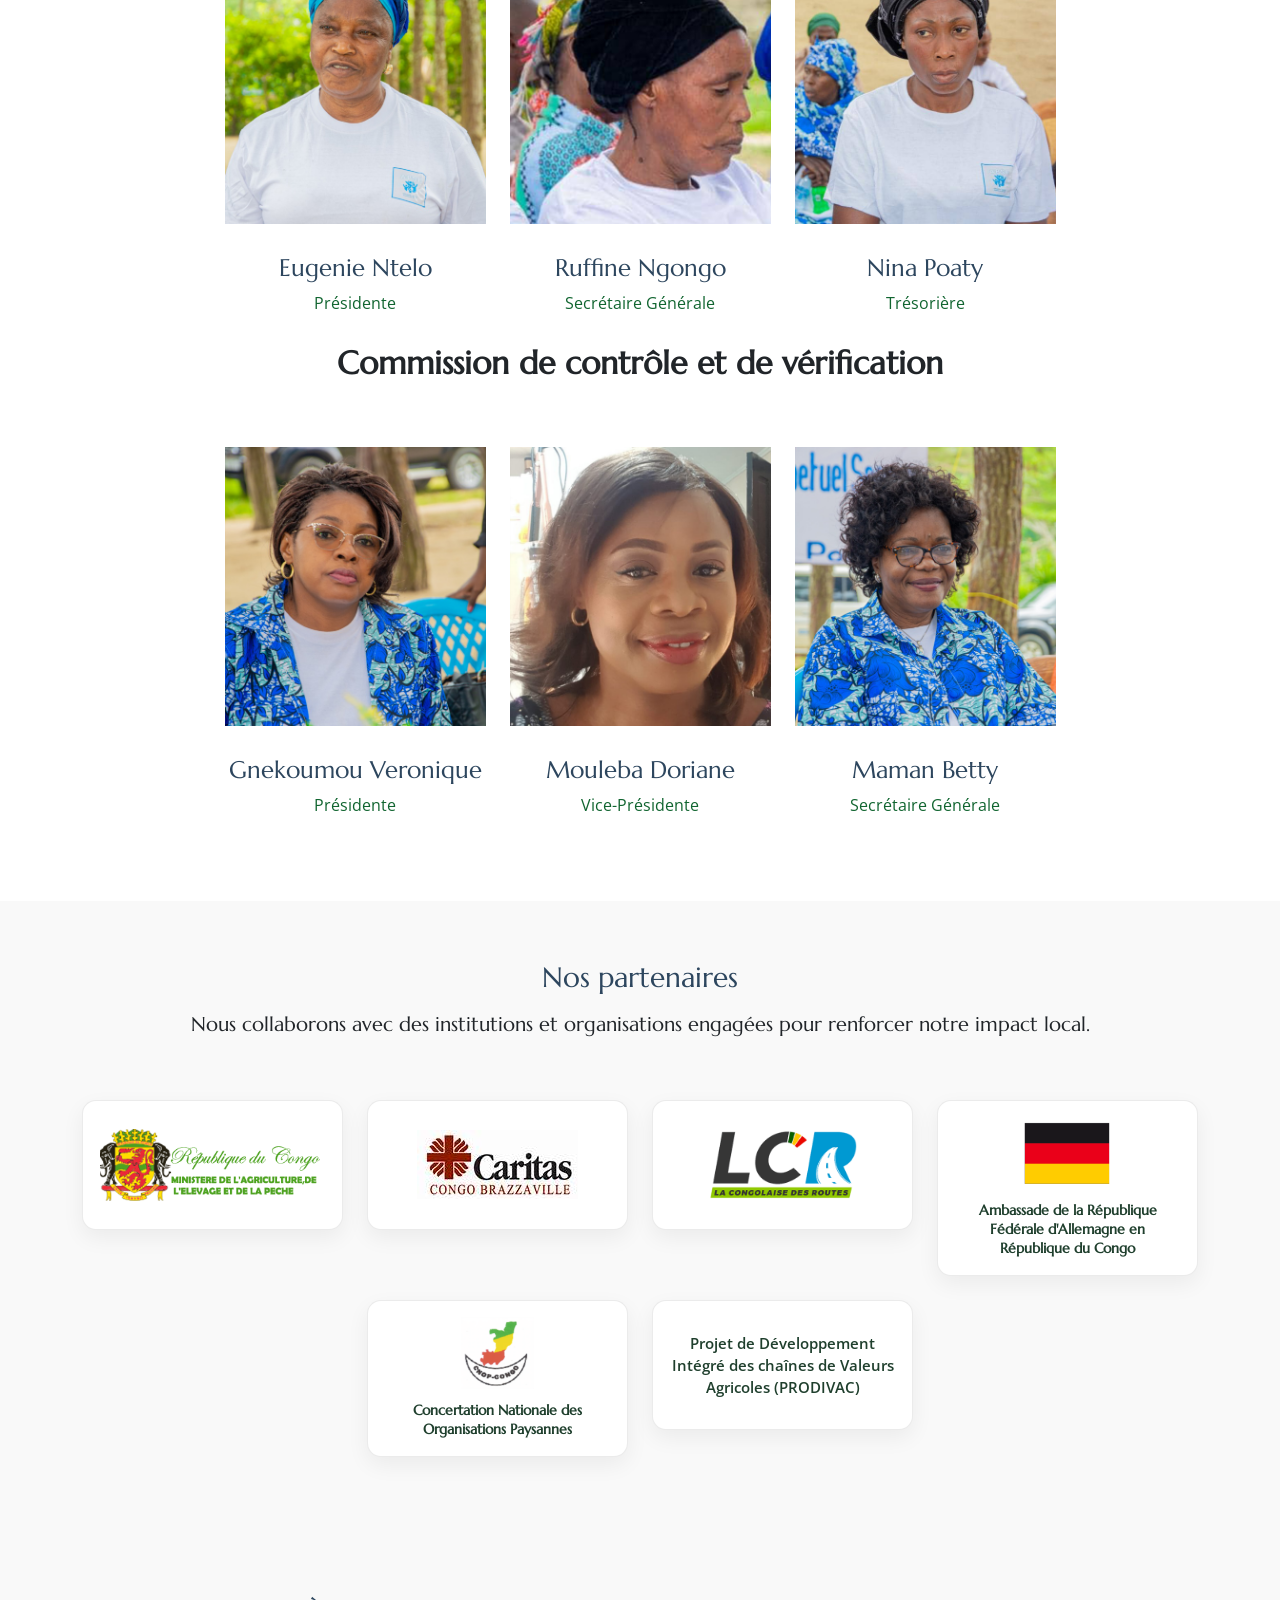
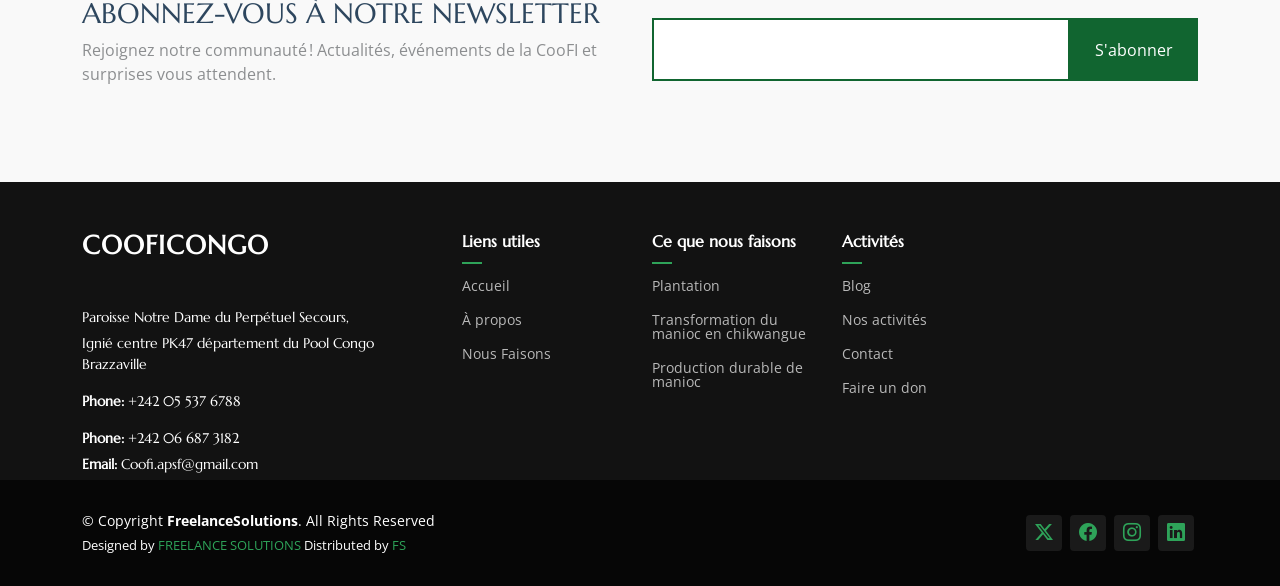
==== commit cc266c48: "updates" ====
--- a/about.html
+++ b/about.html
@@ -182,7 +182,7 @@
         <ul class="nav-links">
           <li><a href="index.html"><span data-i18n="nav.home">Accueil</span></a></li>
           <li><a href="about.html" class="active"><span data-i18n="nav.about">À propos</span></a></li>
-          <li><a href="services.html"><span data-i18n="nav.services">Nos Services</span></a></li>
+          <li><a href="services.html"><span data-i18n="nav.services">Nous Faisons</span></a></li>
           <!-- <li><a href="testimonials.html"><span data-i18n="nav.testimonials">Témoignages</span></a></li> -->
           <li><a href="blog.php"><span data-i18n="nav.blog">Blog</span></a></li>
           <li><a href="activity.php"><span data-i18n="nav.activities">Activités</span></a></li>
@@ -227,7 +227,7 @@
               <li><a href="about.html" class="mobile-nav-link active" data-bs-dismiss="modal"><i
                     class="bi bi-info-circle me-2"></i><span data-i18n="nav.about">À propos</span></a></li>
               <li><a href="services.html" class="mobile-nav-link" data-bs-dismiss="modal"><i
-                    class="bi bi-gear me-2"></i><span data-i18n="nav.services">Nos Services</span></a></li>
+                    class="bi bi-gear me-2"></i><span data-i18n="nav.services">Nous Faisons</span></a></li>
               <!-- <li><a href="testimonials.html" class="mobile-nav-link" data-bs-dismiss="modal"><i class="bi bi-chat-quote me-2"></i><span data-i18n="nav.testimonials">Témoignages</span></a></li> -->
               <li><a href="blog.php" class="mobile-nav-link" data-bs-dismiss="modal"><i
                     class="bi bi-journal-text me-2"></i><span data-i18n="nav.blog">Blog</span></a></li>
@@ -256,12 +256,12 @@
     <div class="page-title dark-background" data-aos="fade"
       style="background-image: url(assets/img/page-title-bg.webp);">
       <div class="container position-relative">
-        <h1>About</h1>
-        <p>La CooFi, c'est la force des femmes, l'impact local et la transformation durable.</p>
+        <h1 data-i18n="page.about">À propos</h1>
+        <p data-i18n="about.page.subtitle">La CooFi, c'est la force des femmes, l'impact local et la transformation durable.</p>
         <nav class="breadcrumbs">
           <ol>
             <li><a href="index.html" data-i18n="breadcrumbs.home">Accueil</a></li>
-            <li class="current">About</li>
+            <li class="current" data-i18n="breadcrumbs.about">À propos</li>
           </ol>
         </nav>
       </div>
@@ -272,16 +272,16 @@
 
       <!-- Section Title -->
       <div class="container section-title" data-aos="fade-up">
-        <h2 class="bounce-in"> À propos de la structure</h2>
-        <p class="fade-in-up" style="font-size: 20px">La Coopérative des Femmes d’Ignié de Notre Dame du Perpétuel
+        <h2 class="bounce-in" data-i18n="about.section.heading"> À propos de la structure</h2>
+        <p class="fade-in-up" style="font-size: 20px" data-i18n="about.section.desc">La Coopérative des Femmes d'Igníé de Notre Dame du Perpétuel
           Secours, CooFI en sigle, est une coopérative paysanne qui opère dans le domaine de l’agro- transformation du
           manioc dans la zone péri-urbaine d’Ignié située dans le département du Pool, en République du Congo.
 
         </p>
 
         <br>
-         <h2 class="bounce-in"> Date de la création</h2>
-        <p class="fade-in-up" style="font-size: 20px">
+         <h2 class="bounce-in" data-i18n="about.creation.heading"> Date de la création</h2>
+        <p class="fade-in-up" style="font-size: 20px" data-i18n="about.creation.text">
           La CooFI a acquis sa personnalité juridique, à la suite de l’obtention, le 22 novembre 2022, de l’ attestation
           d’agrément numéro 953/MAEP/DGA-DAPR
         </p>
@@ -291,18 +291,16 @@
         <div class="row g-4">
           <div class="col-lg-6">
             <div class="info-card">
-              <h3 class="bounce-in">Vision</h3>
-              <p class="fade-in-up">
-                Notre vision est de devenir une source d’inspiration pour l’autonomisation économique des femmes dans le
+              <h3 class="bounce-in" data-i18n="about.vision.title">Vision</h3>
+              <p class="fade-in-up" data-i18n="about.vision.desc">Notre vision est de devenir une source d'inspiration pour l'autonomisation économique des femmes dans le
                 secteur agricole, tout en étant un pilier du développement agricole et économique de la région d’Ignié.
               </p>
             </div>
           </div>
           <div class="col-lg-6">
             <div class="info-card">
-              <h3 class="bounce-in">Mission</h3>
-              <p class="fade-in-up">
-                Notre mission est de promouvoir l’autonomie et d’améliorer les conditions socio-économiques des membres,
+              <h3 class="bounce-in" data-i18n="about.mission.title">Mission</h3>
+              <p class="fade-in-up" data-i18n="about.mission.desc">Notre mission est de promouvoir l'autonomie et d'améliorer les conditions socio-économiques des membres,
                 de contribuer au développement local tout en favorisant des pratiques agricoles durables.
               </p>
             </div>
@@ -311,34 +309,31 @@
 
         <div class="row mt-2">
           <div class="col-12">
-            <h3 class="bounce-in values-title">Valeurs</h3>
+            <h3 class="bounce-in values-title" data-i18n="about.values.label">Valeurs</h3>
           </div>
         </div>
 
         <div class="row g-4">
           <div class="col-md-6 col-lg-4">
             <div class="info-card">
-              <h3 class="bounce-in">Autonomisation</h3>
-              <p class="fade-in-up">
-                Nous cherchons à autonomiser les femmes économiquement en offrant des opportunités d’entrepreneuriat,
+              <h3 class="bounce-in" data-i18n="about.values.empowerment">Autonomisation</h3>
+              <p class="fade-in-up" data-i18n="about.values.empowerment.desc">Nous cherchons à autonomiser les femmes économiquement en offrant des opportunités d'entrepreneuriat,
                 d’apprentissage et de leadership dans le secteur agricole.
               </p>
             </div>
           </div>
           <div class="col-md-6 col-lg-4">
             <div class="info-card">
-              <h3 class="bounce-in">Solidarité</h3>
-              <p class="fade-in-up">
-                Nous croyons en la force de la collaboration et de l’entraide entre les femmes de notre coopérative,
+              <h3 class="bounce-in" data-i18n="about.values.solidarity">Solidarité</h3>
+              <p class="fade-in-up" data-i18n="about.values.solidarity.desc">Nous croyons en la force de la collaboration et de l'entraide entre les femmes de notre coopérative,
                 ainsi que les membres de la communauté.
               </p>
             </div>
           </div>
           <div class="col-md-12 col-lg-4">
             <div class="info-card">
-              <h3 class="bounce-in">Durabilité</h3>
-              <p class="fade-in-up">
-                Nous nous efforçons de pratiquer une agriculture respectueuse de l’environnement et socialement
+              <h3 class="bounce-in" data-i18n="about.values.sustainability">Durabilité</h3>
+              <p class="fade-in-up" data-i18n="about.values.sustainability.desc">Nous nous efforçons de pratiquer une agriculture respectueuse de l'environnement et socialement
                 responsable pour préserver les ressources naturelles pour les générations futures.
               </p>
             </div>
@@ -347,38 +342,7 @@
       </div>
     </section><!-- /Mission Version -->
 
-    <!-- About 3 Section -->
-    <section id="about-3" class="about-3 section">
-
-      <div class="container">
-        <div class="row gy-4 justify-content-center align-items-center">
-          <div class="col-lg-6 position-relative mx-auto" data-aos="zoom-out">
-            <img src="assets/img/img_sq_1.jpg" alt="Image" class="img-fluid">
-            <a href="#" class="pulsating-play-btn" data-bs-toggle="modal" data-bs-target="#comingSoonModal"
-              aria-label="Fenetre bientot disponible">
-              <span class="play"><i class="bi bi-play-fill"></i></span>
-            </a>
-          </div>
-          <!-- <div class="col-lg-5 order-lg-1" data-aos="fade-up" data-aos-delay="100">
-            <h2 class="content-title mb-4">Nos Plantes, Votre Assiette : La Bonne Vie Commence avec le Manioc et la
-              Chikwangue.</h2>
-            <p class="mb-4">
-              Derrière chaque racine de manioc et chaque bâton de chikwangue se trouve la force inébranlable de la
-              Coopérative des Femmes d'Ignié de notre dame du perpétuel secours (CooFI). Notre équipe dévouée cultive,
-              transforme et distribue l'excellence pour enrichir vos tables et bâtir un avenir meilleur, main dans la
-              main avec la terre.
-            </p>
-            <ul class="list-unstyled list-check">
-              <!-- <li>Autonomisation des femmes et des familles</li>
-              <li>Gardiens de la qualité et de la tradition</li>
-              <li>Dévouement et résilience communautaire</li> -->
-          </ul>
-
-          <!-- <p><a href="contact.html" class="btn-cta">Entrer en contact</a></p> -->
-        </div>
-      </div>
-      </div>
-    </section><!-- /About 3 Section -->
+
 
     <!-- Coming Soon Modal -->
     <div class="modal fade coming-soon-modal" id="comingSoonModal" tabindex="-1" aria-labelledby="comingSoonModalLabel"
@@ -389,9 +353,9 @@
             <div class="coming-soon-icon" aria-hidden="true">
               <i class="bi bi-hourglass-split"></i>
             </div>
-            <h3 class="coming-soon-title" id="comingSoonModalLabel">Bientot disponible</h3>
-            <p class="coming-soon-text">Cette video sera bientot disponible. Merci pour votre patience.</p>
-            <button type="button" class="btn btn-light mt-4 px-4" data-bs-dismiss="modal">Fermer</button>
+            <h3 class="coming-soon-title" id="comingSoonModalLabel" data-i18n="modal.coming_soon.title">Bientot disponible</h3>
+            <p class="coming-soon-text" data-i18n="modal.coming_soon.text">Cette video sera bientot disponible. Merci pour votre patience.</p>
+            <button type="button" class="btn btn-light mt-4 px-4" data-bs-dismiss="modal" data-i18n="modal.close">Fermer</button>
           </div>
         </div>
       </div>
@@ -401,9 +365,9 @@
     <section class="team-15 team section" id="team">
       <!-- Section Title -->
       <div class="container section-title" data-aos="fade-up">
-        <h2>Notre Équipe</h2>
-        <b>
-          <p>Management Committee</p>
+        <h2 data-i18n="team.title">Notre Équipe</h2>
+              <b>
+              <p data-i18n="team.committee">Comité de gestion</p>
         </b>
       </div><!-- End Section Title -->
 
@@ -423,7 +387,7 @@
                 </figure>
                 <div class="person-contents">
                   <h3>Eugenie Ntelo</h3>
-                  <span class="position">President</span>
+                  <span class="position" data-i18n="team.role.president">Présidente</span>
                 </div>
               </div>
             </div>
@@ -440,7 +404,7 @@
                 </figure>
                 <div class="person-contents">
                   <h3>Ruffine Ngongo</h3>
-                  <span class="position">Secretary General</span>
+                  <span class="position" data-i18n="team.role.secretary">Secrétaire Générale</span>
                 </div>
               </div>
             </div>
@@ -457,7 +421,7 @@
                 </figure>
                 <div class="person-contents">
                   <h3>Nina Poaty</h3>
-                  <span class="position">Treasury</span>
+                  <span class="position" data-i18n="team.role.treasurer">Trésorière</span>
                 </div>
               </div>
             </div>
@@ -484,7 +448,7 @@
             <div class="container section-title" data-aos="fade-up">
               <!-- <h2>Notre Équipe</h2> -->
               <b>
-                <p>Control and Verification Commission</p>
+                <p data-i18n="team.control">Commission de contrôle et de vérification</p>
               </b>
             </div><!-- End Section Title -->
             <div class="col-lg-3 col-md-6 mb-4">
@@ -499,7 +463,7 @@
                 </figure>
                 <div class="person-contents">
                   <h3>Gnekoumou Veronique</h3>
-                  <span class="position">Preseident</span>
+                  <span class="position" data-i18n="team.role.president">Présidente</span>
                 </div>
               </div>
             </div>
@@ -516,7 +480,7 @@
                 </figure>
                 <div class="person-contents">
                   <h3>Mouleba Doriane</h3>
-                  <span class="position">Vice President</span>
+                  <span class="position" data-i18n="team.role.vice_president">Vice-Présidente</span>
                 </div>
               </div>
             </div>
@@ -532,8 +496,8 @@
                   </div> -->
                 </figure>
                 <div class="person-contents">
-                  <h3>Evans Smith</h3>
-                  <span class="position">Secretary General</span>
+                  <h3>Maman Betty</h3>
+                  <span class="position" data-i18n="team.role.secretary">Secrétaire Générale</span>
                 </div>
               </div>
             </div>
@@ -561,244 +525,13 @@
 
     </section><!-- /Team Section -->
 
-    <!-- Services Section -->
-    <section id="services" class="services section">
-
-      <!-- Section Title -->
-      <div class="container section-title" data-aos="fade-up">
-        <h2 class="bounce-in"> Ce que nous faisons</h2>
-        <p class="fade-in-up" style="font-size: 20px">Depuis sa création, la CooFi s’engage pour une agriculture
-          durable, une transformation responsable du manioc, et le renforcement de l’autonomie économique des membres de
-          la Coopérative.
-          Née de la volonté de femmes vivant dans la localité d’Ignié, CooFi réunit ses membres autour d’activités qui
-          allient savoir-faire traditionnel, solidarité et innovation durable.
-
-          À travers ses programmes, la CooFi contribue à la sécurité alimentaire locale, à la création d’emplois, et à
-          la préservation de la biodiversité, tout en offrant aux femmes rurales un espace où elles peuvent
-          entreprendre, apprendre et s’épanouir.</p>
-      </div><!-- End Section Title -->
-      <div class="content">
-        <div class="container">
-          <div class="row g-0 stagger-animation">
-            <div class="col-lg-3 col-md-6">
-              <div class="service-item hover-lift" data-aos="fade-up" data-aos-delay="100">
-                <span class="number">01</span>
-                <div class="service-item-icon">
-                  <svg xmlns="http://www.w3.org/2000/svg" version="1.1" xmlns:xlink="http://www.w3.org/1999/xlink"
-                    width="80" height="80" x="0" y="0" viewBox="0 0 509.435 509.435"
-                    style="enable-background: new 0 0 512 512" xml:space="preserve" class="">
-                    <g>
-                      <path
-                        d="M7.506 347.639c.994 0 2.005-.199 2.976-.619l62.037-26.857a7.5 7.5 0 0 0 3.903-9.862 7.5 7.5 0 0 0-9.862-3.903L4.523 333.255a7.501 7.501 0 0 0 2.983 14.384zM500.883 283.197c-10.953-10.952-28.175-11.423-39.689-1.267l-10.034-13.307c-19.783-26.239-46.1-46.623-76.103-58.948a7.5 7.5 0 0 0-5.699 13.875c11.136 4.575 21.708 10.382 31.567 17.249h-22.621c-4.143 0-7.5 3.358-7.5 7.5s3.357 7.5 7.5 7.5h41.188a169.382 169.382 0 0 1 19.691 21.855l11.048 14.652-71.171 67.597h-19.48a35.772 35.772 0 0 0 6.775-20.976c0-19.837-16.139-35.975-35.976-35.975h-75.023l-48.33-15.005a160.871 160.871 0 0 0-37.992-6.934l2.533-3.359a169.852 169.852 0 0 1 19.67-21.855h27.398c4.143 0 7.5-3.358 7.5-7.5s-3.357-7.5-7.5-7.5h-8.848a165.125 165.125 0 0 1 38.01-19.73c28.992-10.532 60.376-12.89 90.754-6.821a7.498 7.498 0 0 0 8.824-5.885 7.5 7.5 0 0 0-5.885-8.824 184.517 184.517 0 0 0-28.616-3.4v-83.727h64.189c43.49 0 78.872-35.382 78.872-78.872V22.488c0-8.712-7.088-15.801-15.801-15.801h-51.729c-4.143 0-7.5 3.358-7.5 7.5s3.357 7.5 7.5 7.5h51.729c.441 0 .801.359.801.801v11.051c0 35.219-28.653 63.872-63.872 63.872h-64.189V85.559c0-28.082 18.793-53.262 45.701-61.234a7.5 7.5 0 1 0-4.261-14.382c-15.972 4.732-30.338 14.681-40.451 28.015-10.46 13.79-15.988 30.25-15.988 47.601v16.416c-9.59-9.839-22.97-15.965-37.762-15.965h-43.432c-6.193 0-11.232 5.039-11.232 11.232v23.629c0 29.093 23.669 52.762 52.763 52.762h39.663v22.475a183.375 183.375 0 0 0-55.199 10.86c-32.974 11.978-61.705 33.297-83.085 61.653l-9.313 12.351a161.07 161.07 0 0 0-54.289 12.692 7.5 7.5 0 0 0-3.949 9.844 7.498 7.498 0 0 0 9.844 3.949c31.858-13.616 67.62-15.458 100.696-5.188l49.416 15.343c.72.224 1.47.337 2.224.337h76.161c11.566 0 20.976 9.409 20.976 20.975s-9.409 20.976-20.976 20.976h-71.803c-4.143 0-7.5 3.358-7.5 7.5s3.357 7.5 7.5 7.5h123.477a7.5 7.5 0 0 0 5.165-2.062l83.48-79.289c5.56-5.279 14.158-5.167 19.577.252a13.957 13.957 0 0 1 .853 18.9l-80.942 97.046a37.161 37.161 0 0 1-21.112 12.581L259.57 448.474c-20.377 4.113-41.89 1.365-60.575-7.739l-53.332-25.982a7.507 7.507 0 0 0-6.884.162L3.903 488.665a7.5 7.5 0 0 0 7.197 13.161l131.475-71.888 49.849 24.285c21.631 10.538 46.53 13.72 70.114 8.957l129.506-26.146a52.209 52.209 0 0 0 29.663-17.677l80.942-97.046c9.682-11.61 8.923-28.426-1.766-39.114zM258.212 158.634c-20.822 0-37.763-16.94-37.763-37.762V101.01h39.664c20.822 0 37.762 16.94 37.762 37.762v19.861h-39.663z"
-                        fill="currentColor" opacity="1" data-original="currentColor"></path>
-                      <path
-                        d="M319.171 240.778a7.5 7.5 0 0 0-7.5-7.5h-9.43c-4.143 0-7.5 3.358-7.5 7.5s3.357 7.5 7.5 7.5h9.43a7.5 7.5 0 0 0 7.5-7.5zM272.068 264.08c-4.143 0-7.5 3.358-7.5 7.5s3.357 7.5 7.5 7.5h34.888c4.143 0 7.5-3.358 7.5-7.5s-3.357-7.5-7.5-7.5zM400.305 307.996c4.143 0 7.5-3.358 7.5-7.5s-3.357-7.5-7.5-7.5h-8.172c-4.143 0-7.5 3.358-7.5 7.5s3.357 7.5 7.5 7.5z"
-                        fill="currentColor" opacity="1" data-original="currentColor"></path>
-                    </g>
-                  </svg>
-                </div>
-                <div class="service-item-content">
-                  <h3 class="service-heading"><a href="our_service_info.html#transformation-manioc"
-                      style="color:inherit; text-decoration:none;">Transformation du manioc en chikwangue</a></h3>
-
-                </div>
-              </div>
-            </div>
-            <div class="col-lg-3 col-md-6">
-              <div class="service-item hover-lift" data-aos="fade-up" data-aos-delay="200">
-                <span class="number">02</span>
-                <div class="service-item-icon">
-                  <svg xmlns="http://www.w3.org/2000/svg" version="1.1" xmlns:xlink="http://www.w3.org/1999/xlink"
-                    width="80" height="80" x="0" y="0" viewBox="0 0 514.314 514.314"
-                    style="enable-background: new 0 0 512 512" xml:space="preserve" class="">
-                    <g>
-                      <path
-                        d="M434.176 51.297h72.639c4.143 0 7.5-3.358 7.5-7.5s-3.357-7.5-7.5-7.5h-72.639c-4.143 0-7.5 3.358-7.5 7.5s3.357 7.5 7.5 7.5zM117.994 54.791h30.852c5.47 6.605 13.729 10.82 22.955 10.82h42.865l35.886 35.886c8.246 8.246 19.209 12.787 30.869 12.787h8.32c4.143 0 7.5-3.358 7.5-7.5s-3.357-7.5-7.5-7.5h-8.32c-7.654 0-14.85-2.981-20.262-8.393l-38.083-38.083a7.5 7.5 0 0 0-5.304-2.197H171.8c-8.159 0-14.797-6.638-14.797-14.797s6.638-14.797 14.797-14.797h123.757a66.756 66.756 0 0 1 35.416 10.157l30.374 18.983a7.497 7.497 0 0 0 3.975 1.14h36.891c4.143 0 7.5-3.358 7.5-7.5s-3.357-7.5-7.5-7.5h-34.739l-28.551-17.843a81.742 81.742 0 0 0-43.365-12.437H171.801c-16.43 0-29.797 13.367-29.797 29.798 0 1.349.099 2.675.273 3.977h-24.283a7.5 7.5 0 1 0 0 14.999zM30.38 144.476h20.344a29.724 29.724 0 0 0-4.003 14.921c0 14.399 10.225 26.453 23.795 29.288a29.746 29.746 0 0 0-4.371 15.555c0 16.499 13.423 29.921 29.921 29.921h131.637a7.5 7.5 0 0 0 7.498-7.688 7.5 7.5 0 0 0-8.307-7.311H96.065c-8.228 0-14.921-6.694-14.921-14.921s6.693-14.921 14.921-14.921H163.9c4.143 0 7.5-3.358 7.5-7.5s-3.357-7.5-7.5-7.5H76.643c-8.228 0-14.922-6.694-14.922-14.921s6.694-14.921 14.922-14.921H163.9c4.143 0 7.5-3.358 7.5-7.5s-3.357-7.5-7.5-7.5H30.38c-8.228 0-14.921-6.694-14.921-14.921s6.693-14.921 14.921-14.921H163.9c4.143 0 7.5-3.358 7.5-7.5s-3.357-7.5-7.5-7.5H62.547c-8.228 0-14.921-6.694-14.921-14.921s6.693-14.921 14.921-14.921h23.485c4.143 0 7.5-3.358 7.5-7.5s-3.357-7.5-7.5-7.5H62.547c-16.498 0-29.921 13.423-29.921 29.921a29.719 29.719 0 0 0 4.003 14.921H30.38C13.882 84.636.459 98.059.459 114.557s13.423 29.919 29.921 29.919zM506.814 196.74H389.248a7.497 7.497 0 0 0-4.629 1.599l-5.613 4.403c-13.495 10.588-30.375 16.42-47.529 16.42h-12.272a7.5 7.5 0 0 0-8.309 7.5 7.5 7.5 0 0 0 7.5 7.5h13.081c20.496 0 40.664-6.967 56.788-19.618l3.574-2.804h114.976a7.5 7.5 0 1 0-.001-15z"
-                        fill="currentColor" opacity="1" data-original="currentColor" class=""></path>
-                      <path
-                        d="M192.215 150.164c0 15.372 12.506 27.878 27.878 27.878s27.879-12.506 27.879-27.878-12.507-27.878-27.879-27.878-27.878 12.506-27.878 27.878zm40.757 0c0 7.101-5.777 12.878-12.879 12.878-7.101 0-12.878-5.777-12.878-12.878s5.777-12.878 12.878-12.878c7.101-.001 12.879 5.777 12.879 12.878zM273.049 203.771c-12.599 0-22.848 10.25-22.848 22.848s10.249 22.847 22.848 22.847 22.848-10.249 22.848-22.847-10.25-22.848-22.848-22.848zm0 30.695c-4.327 0-7.848-3.52-7.848-7.847s3.521-7.848 7.848-7.848 7.848 3.521 7.848 7.848-3.521 7.847-7.848 7.847zM474.178 493.298h-9.202l-73.199-62.323c-3.155-2.686-7.888-2.305-10.573.849s-2.305 7.887.849 10.572l59.785 50.902H43.105l108.164-92.092a77.855 77.855 0 0 1 50.423-18.558h81.558a77.851 77.851 0 0 1 50.423 18.558l24.029 20.458a7.498 7.498 0 0 0 10.573-.849 7.5 7.5 0 0 0-.849-10.572l-24.029-20.458a92.867 92.867 0 0 0-60.147-22.137h-51.158v-26.806h15.44c24.205 0 43.896-19.692 43.896-43.897v-8.808c0-6.785-5.52-12.305-12.305-12.305h-18.135c-19.99 0-36.891 13.437-42.174 31.749-5.716-4.945-13.156-7.947-21.29-7.947h-15.061c-6.942 0-12.591 5.648-12.591 12.592v7.399c0 17.97 14.619 32.589 32.589 32.589h14.629v15.433h-15.399a92.867 92.867 0 0 0-60.147 22.137L19.967 493.298H7.5c-4.143 0-7.5 3.358-7.5 7.5s3.357 7.5 7.5 7.5h466.678a7.5 7.5 0 0 0 0-15zM232.092 319.73c0-15.934 12.963-28.897 28.897-28.897h15.439v6.112c0 15.934-12.963 28.897-28.896 28.897h-15.44zm-16.978 17.485h-12.651c-9.698 0-17.589-7.89-17.589-17.589v-4.991h12.651c9.698 0 17.589 7.89 17.589 17.589z"
-                        fill="currentColor" opacity="1" data-original="currentColor" class=""></path>
-                      <path
-                        d="M178.358 429.065c0 13.218 10.754 23.972 23.972 23.972s23.972-10.753 23.972-23.972-10.754-23.972-23.972-23.972-23.972 10.753-23.972 23.972zm32.944 0c0 4.947-4.024 8.972-8.972 8.972s-8.972-4.025-8.972-8.972 4.024-8.972 8.972-8.972 8.972 4.024 8.972 8.972zM252.23 445.536c0 15.706 12.777 28.484 28.483 28.484s28.484-12.778 28.484-28.484-12.778-28.484-28.484-28.484-28.483 12.778-28.483 28.484zm41.968 0c0 7.435-6.049 13.484-13.484 13.484s-13.483-6.049-13.483-13.484 6.049-13.484 13.483-13.484c7.435 0 13.484 6.049 13.484 13.484z"
-                        fill="currentColor" opacity="1" data-original="currentColor" class=""></path>
-                    </g>
-                  </svg>
-                </div>
-                <div class="service-item-content">
-                  <h3 class="service-heading"><a href="our_service_info.html#production-only"
-                      style="color:inherit; text-decoration:none;"> Production durable de manioc</a></h3>
-
-                </div>
-              </div>
-            </div>
-
-            <div class="col-lg-3 col-md-6">
-              <div class="service-item hover-lift" data-aos="fade-up" data-aos-delay="300">
-                <span class="number">03</span>
-                <div class="service-item-icon">
-                  <svg xmlns="http://www.w3.org/2000/svg" version="1.1" xmlns:xlink="http://www.w3.org/1999/xlink"
-                    width="80" height="80" x="0" y="0" viewBox="0 0 516.53 516.53"
-                    style="enable-background: new 0 0 512 512" xml:space="preserve" class="">
-                    <g>
-                      <path
-                        d="M504.085 341.447a113.617 113.617 0 0 0-11.524-27.805c3.866-6.212 3.104-14.506-2.288-19.897l-5.804-5.804v-67.388c0-10.907-8.398-19.878-19.066-20.817V73.099h4.012c8.301 0 15.054-6.753 15.054-15.054V37.599c0-8.301-6.753-15.054-15.054-15.054h-23.242a7.5 7.5 0 0 0 0 15l23.296.054-.054 20.5-241.554-.054.054-20.5H414.21a7.5 7.5 0 0 0 0-15H227.916c-8.301 0-15.054 6.753-15.054 15.054v20.446c0 8.301 6.753 15.054 15.054 15.054h14.719L231.27 201.13c-5.215 2.077-9.463 6.215-11.642 11.675l-14.014 35.128h-27.323l-24.417-28.857a16.73 16.73 0 0 0-12.795-5.936H99.071c-9.242 0-16.761 7.519-16.761 16.761v18.66a44.759 44.759 0 0 0-35.97 33.278L24.937 367.09C9.676 380.359 0 399.894 0 421.658c0 39.881 32.446 72.327 72.328 72.327 37.349 0 68.174-28.457 71.938-64.827h25.905v12.546c0 8.282 6.738 15.02 15.02 15.02h64.364c8.282 0 15.02-6.738 15.02-15.02v-12.546h29.374c-3.278 6.098-2.356 13.875 2.785 19.016l19.555 19.554a16 16 0 0 0 11.388 4.718c3.045 0 5.961-.839 8.506-2.431a113.556 113.556 0 0 0 27.808 11.525c1.662 7.123 8.064 12.445 15.686 12.445h27.655c7.602 0 13.99-5.293 15.672-12.441a113.582 113.582 0 0 0 27.814-11.525 15.986 15.986 0 0 0 8.514 2.427c4.302 0 8.346-1.675 11.388-4.717l19.555-19.555c5.396-5.396 6.156-13.7 2.29-19.901a113.607 113.607 0 0 0 11.522-27.801c7.123-1.662 12.445-8.064 12.445-15.686v-27.655c-.002-7.621-5.324-14.023-12.447-15.684zm-53.681-141.805h-15.681V73.099h15.681zM419.723 73.099v126.543h-142.46l11.233-126.543zm-146.286 0-11.233 126.543h-15.743l11.234-126.543zM99.071 228.14h42.008c.519 0 1.008.227 1.344.624l16.219 19.169H97.311v-18.032c0-.971.79-1.761 1.76-1.761zm-51.11 108.845h167.157c12.315 0 22.334-10.019 22.334-22.334v-16.152c0-12.315-10.019-22.334-22.334-22.334h-77.364a7.5 7.5 0 0 0 0 15h77.364c4.044 0 7.334 3.29 7.334 7.334v16.152c0 4.044-3.29 7.334-7.334 7.334H51.727l7.738-30.821h46.327a7.5 7.5 0 0 0 0-15h-40.76a29.774 29.774 0 0 1 24.779-13.231h120.886a7.5 7.5 0 0 0 6.966-4.721l15.897-39.849a5.883 5.883 0 0 1 5.49-3.721h224.51a5.916 5.916 0 0 1 5.91 5.91v52.522c-5.348-4.343-12.853-4.747-18.636-1.165a113.598 113.598 0 0 0-27.818-11.532c-1.662-7.123-8.063-12.445-15.685-12.445h-27.655c-7.602 0-13.99 5.294-15.672 12.441a113.583 113.583 0 0 0-27.818 11.527c-6.213-3.868-14.506-3.104-19.897 2.288l-19.555 19.555c-5.375 5.375-6.149 13.637-2.28 19.884a113.572 113.572 0 0 0-11.531 27.818c-7.123 1.662-12.445 8.063-12.445 15.685v27.655c0 7.602 5.293 13.99 12.441 15.672 1.242 4.67 2.784 9.24 4.603 13.699h-24.12c-2.277-5.402-7.626-9.204-13.847-9.204h-64.364c-6.221 0-11.569 3.802-13.847 9.204h-27.078c-3.764-36.371-34.589-64.828-71.938-64.828a71.896 71.896 0 0 0-28.994 6.086zm24.367 142c-31.61 0-57.328-25.717-57.328-57.327s25.717-57.328 57.328-57.328 57.327 25.717 57.327 57.328-25.717 57.327-57.327 57.327zm177.24-37.262h-.013l-64.384-.02.02-21.75 64.384.02zm251.962-56.937c0 .609-.496 1.105-1.189 1.105-4.816 0-8.956 3.287-10.065 7.992a98.695 98.695 0 0 1-12.139 29.288c-2.543 4.113-1.939 9.365 1.447 12.75l.084.084a1.105 1.105 0 0 1 0 1.562l-19.555 19.555a1.085 1.085 0 0 1-.781.323c-.208 0-.514-.056-.761-.303a3.326 3.326 0 0 0-.084-.084c-3.406-3.407-8.658-4.01-12.77-1.467a98.657 98.657 0 0 1-29.288 12.138c-4.706 1.11-7.992 5.25-7.992 10.15 0 .609-.496 1.105-1.104 1.105h-27.655c-.609 0-1.105-.496-1.105-1.189 0-4.816-3.287-8.956-7.992-10.066a98.69 98.69 0 0 1-29.287-12.137 10.35 10.35 0 0 0-5.455-1.561c-2.68 0-5.338 1.049-7.38 3.091a1.085 1.085 0 0 1-.781.323c-.208 0-.513-.056-.781-.324l-19.555-19.555c-.431-.431-.431-1.132.064-1.627 3.406-3.406 4.009-8.657 1.466-12.77a98.66 98.66 0 0 1-12.138-29.287c-1.11-4.706-5.25-7.992-10.15-7.992a1.107 1.107 0 0 1-1.105-1.105V357.13c0-.609.496-1.104 1.189-1.104 4.816 0 8.956-3.287 10.066-7.992a98.661 98.661 0 0 1 12.138-29.288c2.542-4.112 1.939-9.364-1.531-12.833a1.106 1.106 0 0 1 0-1.563l19.555-19.555c.431-.431 1.132-.431 1.626.064 3.407 3.408 8.658 4.011 12.77 1.467a98.666 98.666 0 0 1 29.288-12.138c4.706-1.11 7.992-5.25 7.992-10.15 0-.609.496-1.105 1.105-1.105h27.655c.609 0 1.104.496 1.104 1.189 0 4.816 3.287 8.956 7.992 10.066a98.664 98.664 0 0 1 29.288 12.139c4.113 2.543 9.365 1.939 12.833-1.531a1.107 1.107 0 0 1 1.563 0l19.555 19.555c.431.431.431 1.132-.062 1.625-3.408 3.406-4.012 8.658-1.468 12.771a98.666 98.666 0 0 1 12.138 29.288c1.11 4.706 5.25 7.992 10.066 7.992h.084c.609 0 1.105.496 1.105 1.104z"
-                        fill="currentColor" opacity="1" data-original="currentColor" class=""></path>
-                      <path
-                        d="M454.895 335.721a7.5 7.5 0 0 0-3.834 9.889 62.412 62.412 0 0 1 5.335 25.349c0 34.678-28.213 62.891-62.891 62.891s-62.891-28.213-62.891-62.891c0-34.679 28.213-62.892 62.891-62.892a62.934 62.934 0 0 1 40.397 14.703 7.5 7.5 0 0 0 10.566-.923 7.5 7.5 0 0 0-.923-10.566 77.96 77.96 0 0 0-50.041-18.213c-42.949 0-77.891 34.942-77.891 77.892 0 42.949 34.942 77.891 77.891 77.891s77.891-34.942 77.891-77.891c0-10.895-2.224-21.46-6.611-31.403a7.5 7.5 0 0 0-9.889-3.836zM72.328 381.807c-21.974 0-39.851 17.877-39.851 39.851s17.877 39.851 39.851 39.851 39.851-17.877 39.851-39.851-17.878-39.851-39.851-39.851zm0 64.702c-13.703 0-24.851-11.148-24.851-24.851s11.148-24.851 24.851-24.851 24.851 11.148 24.851 24.851-11.149 24.851-24.851 24.851z"
-                        fill="currentColor" opacity="1" data-original="currentColor" class=""></path>
-                      <path
-                        d="M393.504 328.829c-23.23 0-42.13 18.899-42.13 42.13 0 23.23 18.899 42.129 42.13 42.129s42.13-18.899 42.13-42.129-18.9-42.13-42.13-42.13zm0 69.26c-14.959 0-27.13-12.17-27.13-27.129s12.17-27.13 27.13-27.13 27.13 12.17 27.13 27.13c0 14.958-12.171 27.129-27.13 27.129zM249.861 265.585a7.487 7.487 0 0 0 2.663.491 7.503 7.503 0 0 0 7.013-4.838l9.438-24.841a7.5 7.5 0 0 0-14.022-5.328l-9.438 24.841a7.499 7.499 0 0 0 4.346 9.675zM285.384 265.585a7.487 7.487 0 0 0 2.663.491 7.502 7.502 0 0 0 7.012-4.838l9.439-24.841a7.5 7.5 0 0 0-4.347-9.675 7.5 7.5 0 0 0-9.675 4.347l-9.439 24.841a7.5 7.5 0 0 0 4.347 9.675z"
-                        fill="currentColor" opacity="1" data-original="currentColor" class=""></path>
-                    </g>
-                  </svg>
-                </div>
-                <div class="service-item-content">
-                  <h3 class="service-heading"><a href="our_service_info.html#formations-reseautage"
-                      style="color:inherit; text-decoration:none;">Formations, renforcement des capacités &
-                      réseautage</a></h3>
-
-                </div>
-              </div>
-            </div>
-            <!-- <div class="col-lg-3 col-md-6">
-              <div class="service-item hover-lift" data-aos="fade-up" data-aos-delay="400">
-                <span class="number">04</span>
-                <div class="service-item-icon">
-                  <svg xmlns="http://www.w3.org/2000/svg" version="1.1" xmlns:xlink="http://www.w3.org/1999/xlink"
-                    width="80" height="80" x="0" y="0" viewBox="0 0 509.389 509.389"
-                    style="enable-background: new 0 0 512 512" xml:space="preserve" class="">
-                    <g>
-                      <path
-                        d="M495.69 14.267A46.636 46.636 0 0 0 458.364.766a46.637 46.637 0 0 0-34.257 20.05l-24.614 35.749a309.594 309.594 0 0 1-37.289 44.521 7.5 7.5 0 0 0 10.544 10.668 324.596 324.596 0 0 0 39.1-46.684l24.614-35.749a31.674 31.674 0 0 1 23.268-13.618 31.66 31.66 0 0 1 25.354 9.17 31.681 31.681 0 0 1 9.171 25.355 31.679 31.679 0 0 1-13.618 23.267l-35.75 24.615a324.066 324.066 0 0 0-59.859 53.246l-22.502 25.667a5.412 5.412 0 0 1-3.933 1.86c-1.518.071-2.966-.518-4.047-1.599l-21.873-21.872c-1.081-1.082-1.649-2.52-1.599-4.048s.711-2.925 1.86-3.933l15.802-13.854a7.5 7.5 0 0 0-9.889-11.279l-15.802 13.854a20.546 20.546 0 0 0-6.964 14.719 20.37 20.37 0 0 0 .64 5.69l-35.241 35.241c-7.726-5.323-17.119-7.656-26.65-6.449-8.734 1.104-16.614 5.058-22.612 11.157l-37.903-37.903a28.552 28.552 0 0 0-22.3-8.292 28.547 28.547 0 0 0-20.847 11.457c-23.749 31.972-43.447 60.009-60.222 85.713a7.5 7.5 0 0 0 6.275 11.6 7.495 7.495 0 0 0 6.288-3.402c16.606-25.447 36.135-53.239 59.7-84.966a13.562 13.562 0 0 1 9.903-5.441 13.585 13.585 0 0 1 10.595 3.939l39.789 39.789-63.489 107.398c-5.606 9.484-4.179 21.121 3.554 28.957 4.724 4.785 10.89 7.271 17.211 7.271 4.233-.001 8.536-1.115 12.519-3.399l40.792-24.114a7.499 7.499 0 1 0-7.632-12.912l-40.706 24.064c-4.745 2.723-9.055 1.038-11.506-1.446-1.129-1.144-4.561-5.302-1.318-10.787L239.37 211.63c3.736-6.32 10.058-10.474 17.342-11.395 7.292-.918 14.44 1.529 19.633 6.722l25.938 25.938c5.187 5.186 7.654 12.36 6.771 19.686-.878 7.28-4.911 13.598-10.99 17.288l-44.019 26.021a7.5 7.5 0 0 0 7.632 12.912l38.725-22.893 40.397 40.396a13.558 13.558 0 0 1 3.938 10.564 13.606 13.606 0 0 1-5.428 9.926c-54.818 40.993-97.27 69.301-137.646 91.785-50.099 27.898-95.647 45.713-139.25 54.462-13.202 2.648-26.235-1.337-35.759-10.935a40.033 40.033 0 0 1-10.799-36.472c10.129-48.517 33.232-101.845 70.63-163.033a7.501 7.501 0 0 0-12.799-7.823c-38.309 62.679-62.028 117.563-72.515 167.79-3.796 18.186 1.75 36.916 14.835 50.103 10.368 10.45 24.27 16.146 38.625 16.145 3.564 0 7.159-.352 10.732-1.068 45.149-9.06 92.12-27.398 143.597-56.063 40.984-22.823 83.956-51.469 139.331-92.878a28.597 28.597 0 0 0 11.407-20.864 28.554 28.554 0 0 0-8.292-22.245l-38.525-38.525c6.079-6.031 10.002-13.987 11.063-22.799 1.106-9.18-1.037-18.215-5.937-25.753l35.39-35.39a20.4 20.4 0 0 0 5.022.654 20.546 20.546 0 0 0 15.384-6.975l22.502-25.667a309.032 309.032 0 0 1 57.086-50.779l35.749-24.614a46.635 46.635 0 0 0 20.05-34.256 46.63 46.63 0 0 0-13.5-37.328zM340.732 184.685l-32.723 32.723-15.459-15.459 32.723-32.723z"
-                        fill="currentColor" opacity="1" data-original="currentColor"></path>
-                    </g>
-                  </svg>
-                </div>
-                <div class="service-item-content">
-                  <h3 class="service-heading">Fauchage</h3>
-                  <p>
-                    Dès la récolte, nous acheminons notre manioc de haute qualité vers vous, garantissant une fraîcheur
-                    maximale.
-                  </p>
-                </div>
-              </div>
-            </div> -->
-
-            <!-- <div class="col-lg-3 col-md-6">
-              <div class="service-item hover-lift" data-aos="fade-up" data-aos-delay="500">
-                <span class="number">05</span>
-                <div class="service-item-icon">
-                  <svg xmlns="http://www.w3.org/2000/svg" version="1.1" xmlns:xlink="http://www.w3.org/1999/xlink"
-                    width="80" height="80" x="0" y="0" viewBox="0 0 513.089 513.089"
-                    style="enable-background: new 0 0 512 512" xml:space="preserve" class="">
-                    <g>
-                      <path
-                        d="M194.209 386.877a7.497 7.497 0 0 0-9.15 5.363 75.07 75.07 0 0 0-2.428 18.947c0 13.789 3.615 27 10.454 38.204a7.494 7.494 0 0 0 10.308 2.495 7.5 7.5 0 0 0 2.494-10.309c-5.401-8.851-8.257-19.359-8.257-30.39a60.09 60.09 0 0 1 1.941-15.16 7.497 7.497 0 0 0-5.362-9.15z"
-                        fill="currentColor" opacity="1" data-original="currentColor"></path>
-                      <path
-                        d="M382.56 0h-27.319c-12.654 0-25.236 3.119-36.386 9.021a7.5 7.5 0 0 0 7.018 13.258c9.124-4.83 19.005-7.278 29.368-7.278h27.222v12.022c0 34.679-28.213 62.892-62.892 62.892h-27.222V77.893c0-13.309 4.12-26.038 11.914-36.811a7.5 7.5 0 0 0-12.153-8.793c-9.657 13.347-14.762 29.117-14.762 45.604V119.154a88.294 88.294 0 0 1-14.296 48.23l-20.501 31.543a46.65 46.65 0 0 0-9.615-13.916l-1.273-1.273v-14.053c0-21.604-9.58-41.872-26.284-55.608a7.5 7.5 0 0 0-9.528 11.586c13.226 10.876 20.812 26.922 20.812 44.022v9.66h-29.069c-31.412 0-56.968-25.556-56.968-56.968v-9.66h29.069c3.454 0 6.976.329 10.467.977a7.5 7.5 0 0 0 2.738-14.748 72.57 72.57 0 0 0-13.205-1.229h-31.883c-6.72 0-12.187 5.467-12.187 12.186v12.474c0 39.684 32.284 71.968 71.968 71.968h33.463l1.273 1.273c5.979 5.979 9.271 13.927 9.271 22.381v98.306a79.003 79.003 0 0 0-21.446 5.114c-4.152-2.798-9.597-3.045-13.983-.509-30.558 17.671-49.541 52.263-49.541 90.277 0 56.188 41.481 101.901 92.47 101.901s92.47-45.713 92.47-101.901c0-.237-.004-.473-.009-.709l-.005-.334a7.5 7.5 0 0 0-7.499-7.433h-.068a7.5 7.5 0 0 0-7.433 7.567l.014.909c0 47.917-34.753 86.901-77.47 86.901s-77.47-38.984-77.47-86.901c0-32.212 15.656-61.449 40.948-76.643l40.182 34.094c5.225 4.433 13.1 4.099 17.929-.761l25.512-25.668c11.649 10.022 20.473 23.408 25.562 38.809a7.496 7.496 0 0 0 9.475 4.768 7.5 7.5 0 0 0 4.768-9.474c-6.15-18.613-17.027-34.756-31.454-46.681-4.011-3.317-9.358-3.923-13.824-1.93-10.53-6.377-22.136-10.243-34.128-11.384v-29.695h18.365c25.013 0 45.362-20.35 45.362-45.362v-7.928c0-6.115-4.975-11.089-11.089-11.089h-22.276c-11.667 0-22.318 4.429-30.362 11.693v-13.713l29.028-44.665a103.263 103.263 0 0 0 16.72-56.404v-14.239h27.222c42.949 0 77.892-34.942 77.892-77.892v-12.12C397.462 6.685 390.777 0 382.56 0zM251.211 356.136l-27.468-23.306a63.694 63.694 0 0 1 15.358-1.884c10.366 0 20.534 2.525 29.851 7.34zm25.752-118.894h18.365v4.017c0 16.742-13.62 30.362-30.362 30.362h-18.365v-4.017c0-16.741 13.62-30.362 30.362-30.362z"
-                        fill="currentColor" opacity="1" data-original="currentColor"></path>
-                    </g>
-                  </svg>
-                </div>
-                <div class="service-item-content">
-                  <h3 class="service-heading">Semis</h3>
-                  <p>
-                    Chaque petite graine détient la promesse de la vie. Nous semons soigneusement la future récolte avec
-                    soin et précision.
-                  </p>
-                </div>
-              </div>
-            </div> -->
-
-            <!-- <div class="col-lg-3 col-md-6">
-              <div class="service-item hover-lift" data-aos="fade-up" data-aos-delay="600">
-                <span class="number">06</span>
-                <div class="service-item-icon">
-                  <svg xmlns="http://www.w3.org/2000/svg" version="1.1" xmlns:xlink="http://www.w3.org/1999/xlink"
-                    width="80" height="80" x="0" y="0" viewBox="0 0 511.67 511.67"
-                    style="enable-background: new 0 0 512 512" xml:space="preserve" class="">
-                    <g>
-                      <path
-                        d="M492.96 296.401v-59.276c0-63.338-24.665-122.886-69.452-167.673C378.721 24.666 319.174 0 255.835 0c-54.517 0-107.757 18.967-149.914 53.407a7.5 7.5 0 1 0 9.491 11.616C154.896 32.765 204.767 15 255.835 15c59.332 0 115.112 23.105 157.066 65.059 41.953 41.954 65.059 97.734 65.059 157.066v58.7h-15v-58.7C462.96 122.916 370.044 30 255.835 30S48.71 122.916 48.71 237.125v58.7h-15v-58.7c0-56.142 21.01-109.737 59.158-150.913a7.502 7.502 0 0 0-11.004-10.195C41.139 119.975 18.71 177.19 18.71 237.125v59.276c-10.029 2.3-17.535 11.291-17.535 22.008v5.81c0 10.194 6.791 18.828 16.085 21.627l16.782 99.17c6.535 38.622 39.71 66.654 78.882 66.654h285.822c39.172 0 72.347-28.032 78.882-66.654l16.782-99.17c9.294-2.798 16.085-11.432 16.085-21.627v-5.81c0-10.717-7.506-19.708-17.535-22.008zM63.71 237.125C63.71 131.187 149.896 45 255.835 45S447.96 131.187 447.96 237.125v58.7h-27.888a64.77 64.77 0 0 0 7.259-29.747c0-9.561-2.046-18.787-6.081-27.423a7.5 7.5 0 0 0-13.59 6.35c3.1 6.633 4.671 13.723 4.671 21.073a49.851 49.851 0 0 1-9.875 29.747h-82.073a68.421 68.421 0 0 0 3.912-22.766l-.003-.369a10.737 10.737 0 0 0 2.441-7.707l-.074-.952a81.022 81.022 0 0 0-6.053-25.058c9.161-14.126 24.883-22.763 41.856-22.763a49.676 49.676 0 0 1 26.83 7.844 7.5 7.5 0 0 0 8.086-12.634 64.65 64.65 0 0 0-34.916-10.21c-19.407 0-37.547 8.686-49.744 23.261a81.08 81.08 0 0 0-25.89-24.171l-7.325-4.298v-19.86c0-6.111-4.972-11.083-11.083-11.083h-24.17c-6.111 0-11.083 4.972-11.083 11.083v19.86l-7.325 4.298a81.067 81.067 0 0 0-24.083 21.633l-21.606-40.574a68.923 68.923 0 0 0-37.588-32.526 39.21 39.21 0 0 0-31.641 2.285 39.215 39.215 0 0 0-19.556 24.977 68.922 68.922 0 0 0 6.006 49.343l37.481 70.388H63.71zm88.14 58.7-41.235-77.438a53.95 53.95 0 0 1-4.701-38.625c1.687-6.691 5.971-12.162 12.061-15.405 6.091-3.244 13.022-3.745 19.516-1.409a53.936 53.936 0 0 1 28.384 23.614L146.29 196.99a7.5 7.5 0 0 0 7.051 13.241l19.627-10.451 13.619 25.575-19.627 10.451a7.5 7.5 0 0 0 7.051 13.241l17.809-9.483a81.015 81.015 0 0 0-5.807 24.466l-.074.961a10.774 10.774 0 0 0 1.468 6.319c-.018.6-.03 1.185-.03 1.752a68.427 68.427 0 0 0 3.914 22.766H151.85zm116.357-89.059 11.029 6.472a66.163 66.163 0 0 1 31.323 43.794l-23.74-16.479a13.027 13.027 0 0 0-17.511 2.36l-12.974 15.524-12.974-15.525c-2.59-3.099-6.283-4.719-10.029-4.719-2.584 0-5.193.771-7.481 2.359l-23.74 16.478a66.163 66.163 0 0 1 31.323-43.794l11.029-6.472a7.5 7.5 0 0 0 3.704-6.469v-20.238h16.336v20.238a7.504 7.504 0 0 0 3.705 6.471zm-60.729 89.059a53.472 53.472 0 0 1-5.062-20.774c.171-.105.342-.21.509-.326l30.046-20.854 15.047 18.007c2.065 2.471 5.097 3.888 8.317 3.888s6.252-1.417 8.317-3.888v-.001l15.047-18.006 29.574 20.527a53.458 53.458 0 0 1-5.081 21.428h-96.714zm288.017 28.394c0 4.182-3.402 7.584-7.584 7.584H101.084c-4.143 0-7.5 3.358-7.5 7.5s3.357 7.5 7.5 7.5h377.952l-5.751 33.987h-14.299c-4.143 0-7.5 3.358-7.5 7.5s3.357 7.5 7.5 7.5h11.76l-7.907 46.723a64.83 64.83 0 0 1-64.093 54.157H112.924a64.83 64.83 0 0 1-64.093-54.157l-7.907-46.723h11.76c4.143 0 7.5-3.358 7.5-7.5s-3.357-7.5-7.5-7.5H38.386l-5.751-33.987h36.487c4.143 0 7.5-3.358 7.5-7.5s-3.357-7.5-7.5-7.5H23.759c-4.182 0-7.584-3.402-7.584-7.584v-5.81c0-4.182 3.402-7.584 7.584-7.584h464.152c4.182 0 7.584 3.402 7.584 7.584z"
-                        fill="currentColor" opacity="1" data-original="currentColor"></path>
-                      <path
-                        d="M246.338 395.79h21.993c4.143 0 7.5-3.358 7.5-7.5s-3.357-7.5-7.5-7.5h-21.993c-4.143 0-7.5 3.358-7.5 7.5s3.357 7.5 7.5 7.5zM174.455 395.79h21.994c4.143 0 7.5-3.358 7.5-7.5s-3.357-7.5-7.5-7.5h-21.994c-4.143 0-7.5 3.358-7.5 7.5s3.357 7.5 7.5 7.5zM102.573 395.79h21.994c4.143 0 7.5-3.358 7.5-7.5s-3.357-7.5-7.5-7.5h-21.994a7.5 7.5 0 0 0 0 15zM315.221 395.79h21.994c4.143 0 7.5-3.358 7.5-7.5s-3.357-7.5-7.5-7.5h-21.994c-4.143 0-7.5 3.358-7.5 7.5s3.357 7.5 7.5 7.5zM387.103 395.79h21.994c4.143 0 7.5-3.358 7.5-7.5s-3.357-7.5-7.5-7.5h-21.994c-4.143 0-7.5 3.358-7.5 7.5s3.357 7.5 7.5 7.5zM246.338 474.186h21.993c4.143 0 7.5-3.358 7.5-7.5s-3.357-7.5-7.5-7.5h-21.993c-4.143 0-7.5 3.358-7.5 7.5s3.357 7.5 7.5 7.5zM174.455 474.186h21.994c4.143 0 7.5-3.358 7.5-7.5s-3.357-7.5-7.5-7.5h-21.994c-4.143 0-7.5 3.358-7.5 7.5s3.357 7.5 7.5 7.5zM102.573 474.186h21.994c4.143 0 7.5-3.358 7.5-7.5s-3.357-7.5-7.5-7.5h-21.994a7.5 7.5 0 0 0 0 15zM337.215 459.186h-21.994c-4.143 0-7.5 3.358-7.5 7.5s3.357 7.5 7.5 7.5h21.994a7.5 7.5 0 0 0 0-15zM387.103 474.186h21.994c4.143 0 7.5-3.358 7.5-7.5s-3.357-7.5-7.5-7.5h-21.994c-4.143 0-7.5 3.358-7.5 7.5s3.357 7.5 7.5 7.5zM273.606 430.229a7.5 7.5 0 0 0 7.5 7.5H303.1c4.143 0 7.5-3.358 7.5-7.5s-3.357-7.5-7.5-7.5h-21.994a7.5 7.5 0 0 0-7.5 7.5zM201.725 430.229a7.5 7.5 0 0 0 7.5 7.5h21.994c4.143 0 7.5-3.358 7.5-7.5s-3.357-7.5-7.5-7.5h-21.994a7.5 7.5 0 0 0-7.5 7.5zM129.843 430.229a7.5 7.5 0 0 0 7.5 7.5h21.993c4.143 0 7.5-3.358 7.5-7.5s-3.357-7.5-7.5-7.5h-21.993a7.5 7.5 0 0 0-7.5 7.5zM87.454 422.729H67.46c-4.143 0-7.5 3.358-7.5 7.5s3.357 7.5 7.5 7.5h19.994c4.143 0 7.5-3.358 7.5-7.5s-3.357-7.5-7.5-7.5zM342.49 430.229a7.5 7.5 0 0 0 7.5 7.5h21.993c4.143 0 7.5-3.358 7.5-7.5s-3.357-7.5-7.5-7.5H349.99a7.5 7.5 0 0 0-7.5 7.5zM414.372 430.229a7.5 7.5 0 0 0 7.5 7.5h21.994c4.143 0 7.5-3.358 7.5-7.5s-3.357-7.5-7.5-7.5h-21.994a7.5 7.5 0 0 0-7.5 7.5z"
-                        fill="currentColor" opacity="1" data-original="currentColor"></path>
-                    </g>
-                  </svg>
-                </div>
-                <div class="service-item-content">
-                  <h3 class="service-heading"></h3>
-                  <p>
-                    Dès la récolte, nous acheminons notre manioc de haute qualité vers vous, garantissant une fraîcheur
-                    maximale.
-                  </p>
-                </div>
-              </div>
-            </div> -->
-            <!-- <div class="col-lg-3 col-md-6">
-              <div class="service-item hover-lift" data-aos="fade-up" data-aos-delay="700">
-                <span class="number">07</span>
-                <div class="service-item-icon">
-                  <svg xmlns="http://www.w3.org/2000/svg" version="1.1" xmlns:xlink="http://www.w3.org/1999/xlink"
-                    width="80" height="80" x="0" y="0" viewBox="0 0 512.805 512.805"
-                    style="enable-background: new 0 0 512 512" xml:space="preserve" class="">
-                    <g>
-                      <path
-                        d="M505.305 50.503h-50.094v-7.141c0-4.143-3.357-7.5-7.5-7.5s-7.5 3.357-7.5 7.5v7.141h-50.094c-4.143 0-7.5 3.357-7.5 7.5s3.357 7.5 7.5 7.5h50.094v29.428h-15.309c-7.223 0-13.385 4.557-15.809 10.939h-33.847l-16.98-9.451a7.5 7.5 0 0 0-7.295 13.107l18.682 10.397a7.507 7.507 0 0 0 3.647.946h34.681v15.505h-32.393a7.495 7.495 0 0 0-5.565 2.473l-47.127 52.176a49.438 49.438 0 0 1-36.627 16.273h-60.732a49.442 49.442 0 0 1-36.627-16.273l-47.127-52.176a7.5 7.5 0 0 0-5.565-2.473h-31.393V120.87h33.681a7.507 7.507 0 0 0 3.647-.946l64.468-35.883a64.829 64.829 0 0 1 31.454-8.163h35.656a64.819 64.819 0 0 1 31.454 8.164l17.778 9.896a7.5 7.5 0 0 0 7.295-13.107l-17.778-9.895a79.844 79.844 0 0 0-38.749-10.058h-35.656a79.854 79.854 0 0 0-38.749 10.057l-62.767 34.936h-32.847c-2.424-6.383-8.587-10.939-15.809-10.939H72.594V65.503h50.094c4.143 0 7.5-3.357 7.5-7.5s-3.357-7.5-7.5-7.5H72.594v-7.141c0-4.143-3.357-7.5-7.5-7.5s-7.5 3.357-7.5 7.5v7.141H7.5c-4.143 0-7.5 3.357-7.5 7.5s3.357 7.5 7.5 7.5h50.094v29.428H42.285c-9.331 0-16.922 7.591-16.922 16.922v37.917c0 20.438 16.628 37.066 37.066 37.066h5.329c19.899 0 36.18-15.765 37.025-35.461h28.101l31.968 35.393-22.399 27.123a21.63 21.63 0 0 0-4.939 13.742v47.817c0 12.898 10.494 23.393 23.394 23.393 12.898 0 23.393-10.494 23.393-23.393v-32.069l38.482-21.157c.917.04 1.834.073 2.755.073h7.432v13.542l-8.567 8.567a13.242 13.242 0 0 0-3.903 9.424v12.244c0 7.191 5.729 13.055 12.86 13.304v31.344c-4.637 2.472-7.804 7.354-7.804 12.965v21.867c0 8.097 6.588 14.685 14.686 14.685h31.326c8.098 0 14.686-6.588 14.686-14.685v-21.867c0-5.611-3.167-10.493-7.804-12.965v-31.32h1.533c7.349 0 13.327-5.979 13.327-13.327V253.83c0-3.56-1.387-6.906-3.903-9.423l-8.567-8.568v-13.542h5.432c.921 0 1.838-.034 2.755-.073l38.482 21.157v32.069c0 12.898 10.494 23.393 23.394 23.393 12.898 0 23.393-10.494 23.393-23.393v-6.886c0-4.143-3.357-7.5-7.5-7.5s-7.5 3.357-7.5 7.5v6.886c0 4.628-3.765 8.393-8.393 8.393s-8.394-3.765-8.394-8.393v-36.505a7.5 7.5 0 0 0-3.887-6.572l-27.481-15.109c8.638-3.622 16.49-9.101 22.889-16.186l2.763-3.06 20.994 25.422a6.596 6.596 0 0 1 1.507 4.191v8.97c0 4.143 3.357 7.5 7.5 7.5s7.5-3.357 7.5-7.5v-8.97c0-5.004-1.755-9.885-4.94-13.742l-22.398-27.122 31.968-35.393h29.101c.844 19.696 17.125 35.461 37.025 35.461h5.329c20.438 0 37.066-16.628 37.066-37.066v-37.917c0-9.331-7.591-16.922-16.922-16.922h-15.309V65.503h50.094c4.143 0 7.5-3.357 7.5-7.5s-3.361-7.5-7.503-7.5zm-463.02 59.428h45.617c1.06 0 1.922.862 1.922 1.922v10.341H40.363v-10.341c0-1.06.863-1.922 1.922-1.922zm25.474 61.905H62.43c-12.167 0-22.066-9.899-22.066-22.066v-12.576h49.461v12.576c-.001 12.167-9.899 22.066-22.066 22.066zm105.428 60.537a7.501 7.501 0 0 0-3.887 6.572v36.505c0 4.628-3.766 8.393-8.394 8.393s-8.393-3.765-8.393-8.393v-47.817c0-1.526.535-3.016 1.507-4.192l20.994-25.422 2.763 3.06c6.4 7.085 14.251 12.563 22.889 16.186zm98.064 112.865h-30.697v-21.237h30.697zm-7.804-36.237h-15.09v-29.6h15.09zm4.586-64.753 10.274 10.275v9.878h-42.811v-9.878l10.274-10.275a7.498 7.498 0 0 0 2.196-5.303v-16.648h17.869v16.648a7.509 7.509 0 0 0 2.198 5.303zm182.342-72.412h-5.329c-12.167 0-22.065-9.899-22.065-22.066v-12.576h49.461v12.576c-.001 12.167-9.9 22.066-22.067 22.066zm22.066-59.983v10.341H422.98v-10.341c0-1.06.862-1.922 1.922-1.922h45.617c1.06 0 1.922.862 1.922 1.922zM362.367 383.195c6.981-.812 13.229-4.296 17.591-9.808s6.317-12.393 5.504-19.374c-.812-6.982-4.296-13.229-9.808-17.592-2.043-1.617-8.26-6.537-34.74-7.778a13.377 13.377 0 0 0-11.103 5.056 13.396 13.396 0 0 0-2.37 11.969c7.289 25.484 13.507 30.406 15.551 32.023 4.694 3.716 10.382 5.685 16.279 5.685 1.027 0 2.061-.06 3.096-.181zm-19.86-39.447c15.467.902 22.253 3.181 23.839 4.436a11.245 11.245 0 0 1 4.218 7.564c.349 3.002-.491 5.961-2.367 8.331s-4.562 3.868-7.564 4.218c-3 .352-5.961-.491-8.331-2.367-1.587-1.256-5.364-7.336-9.795-22.182zM397.513 429.988c-2.044-1.617-8.263-6.54-34.74-7.778a13.416 13.416 0 0 0-11.103 5.057 13.392 13.392 0 0 0-2.37 11.967c7.289 25.486 13.507 30.407 15.551 32.024 4.695 3.716 10.382 5.685 16.279 5.685 1.026 0 2.06-.061 3.095-.181 6.982-.812 13.23-4.296 17.592-9.808s6.317-12.393 5.504-19.375c-.813-6.981-4.297-13.229-9.808-17.591zm-7.458 27.658a11.243 11.243 0 0 1-7.564 4.217 11.251 11.251 0 0 1-8.331-2.366c-1.586-1.256-5.363-7.337-9.793-22.182 15.464.9 22.251 3.18 23.838 4.436a11.245 11.245 0 0 1 4.218 7.564 11.25 11.25 0 0 1-2.368 8.331zM477.456 361.45c-2.044-1.617-8.263-6.54-34.74-7.778a13.403 13.403 0 0 0-11.103 5.057 13.392 13.392 0 0 0-2.37 11.967c7.289 25.486 13.507 30.407 15.551 32.024 4.695 3.716 10.382 5.685 16.279 5.685 1.026 0 2.06-.061 3.095-.181 6.982-.812 13.23-4.296 17.592-9.808s6.317-12.393 5.504-19.375c-.813-6.981-4.296-13.229-9.808-17.591zm-7.458 27.657c-1.876 2.37-4.562 3.867-7.564 4.217s-5.961-.492-8.331-2.366c-1.586-1.256-5.363-7.337-9.793-22.182 15.464.9 22.251 3.18 23.838 4.436a11.245 11.245 0 0 1 4.218 7.564 11.248 11.248 0 0 1-2.368 8.331zM171.891 328.644c-26.48 1.241-32.697 6.161-34.74 7.778-5.512 4.362-8.995 10.609-9.808 17.592-.813 6.981 1.142 13.862 5.504 19.374 4.361 5.512 10.609 8.995 17.591 9.808 1.036.121 2.068.181 3.096.181 5.897 0 11.585-1.969 16.279-5.685 2.044-1.617 8.262-6.539 15.551-32.023a13.396 13.396 0 0 0-2.37-11.969 13.39 13.39 0 0 0-11.103-5.056zm-11.387 37.286a11.231 11.231 0 0 1-8.331 2.367c-3.002-.35-5.688-1.848-7.564-4.218s-2.716-5.329-2.367-8.331a11.245 11.245 0 0 1 4.218-7.564c1.586-1.255 8.372-3.533 23.839-4.436-4.432 14.846-8.209 20.926-9.795 22.182zM150.032 422.21c-26.478 1.238-32.696 6.161-34.74 7.778-5.512 4.361-8.995 10.609-9.808 17.591s1.142 13.863 5.504 19.375c4.361 5.512 10.609 8.995 17.592 9.808 1.035.121 2.067.181 3.095.181 5.896-.001 11.585-1.97 16.279-5.685 2.044-1.617 8.262-6.538 15.551-32.024a13.392 13.392 0 0 0-2.37-11.967 13.385 13.385 0 0 0-11.103-5.057zm-11.386 37.286a11.253 11.253 0 0 1-8.331 2.366c-3.003-.35-5.688-1.847-7.564-4.217s-2.716-5.329-2.367-8.331a11.245 11.245 0 0 1 4.218-7.564c1.587-1.256 8.374-3.535 23.838-4.436-4.431 14.845-8.209 20.926-9.794 22.182zM70.089 353.672c-26.478 1.238-32.696 6.161-34.74 7.778-5.512 4.361-8.995 10.609-9.808 17.591s1.142 13.863 5.504 19.375c4.361 5.512 10.609 8.995 17.592 9.808 1.035.121 2.067.181 3.095.181 5.896-.001 11.585-1.97 16.279-5.685 2.044-1.617 8.262-6.538 15.551-32.024a13.392 13.392 0 0 0-2.37-11.967 13.374 13.374 0 0 0-11.103-5.057zm-11.387 37.286a11.243 11.243 0 0 1-8.331 2.366c-3.003-.35-5.688-1.847-7.564-4.217s-2.716-5.329-2.367-8.331a11.245 11.245 0 0 1 4.218-7.564c1.587-1.256 8.374-3.535 23.838-4.436-4.431 14.845-8.208 20.926-9.794 22.182z"
-                        fill="currentColor" opacity="1" data-original="currentColor"></path>
-                      <path
-                        d="M213.116 133.756h14.881c4.143 0 7.5-3.357 7.5-7.5s-3.357-7.5-7.5-7.5h-14.881c-12.212 0-22.147 9.936-22.147 22.147v13.102c0 12.212 9.936 22.146 22.147 22.146h85.572c12.212 0 22.147-9.935 22.147-22.146v-13.102c0-12.212-9.936-22.147-22.147-22.147h-38.729c-4.143 0-7.5 3.357-7.5 7.5s3.357 7.5 7.5 7.5h38.729a7.155 7.155 0 0 1 7.147 7.147v13.102c0 3.94-3.206 7.146-7.147 7.146h-85.572c-3.941 0-7.147-3.206-7.147-7.146v-13.102a7.155 7.155 0 0 1 7.147-7.147z"
-                        fill="currentColor" opacity="1" data-original="currentColor"></path>
-                    </g>
-                  </svg>
-                </div>
-                <div class="service-item-content">
-                  <h3 class="service-heading">Arrosage</h3>
-                  <p>
-                    Donner vie aux champs, un arrosage doux et constant assure que nos cultures restent vibrantes et
-                    productives.
-                  </p>
-                </div>
-              </div>
-            </div> -->
-            <!-- <div class="col-lg-3 col-md-6">
-              <div class="service-item hover-lift" data-aos="fade-up" data-aos-delay="800">
-                <span class="number">08</span>
-                <div class="service-item-icon">
-                  <svg xmlns="http://www.w3.org/2000/svg" version="1.1" xmlns:xlink="http://www.w3.org/1999/xlink"
-                    width="80" height="80" x="0" y="0" viewBox="0 0 511.67 511.67"
-                    style="enable-background: new 0 0 512 512" xml:space="preserve" class="">
-                    <g>
-                      <path
-                        d="M492.96 296.401v-59.276c0-63.338-24.665-122.886-69.452-167.673C378.721 24.666 319.174 0 255.835 0c-54.517 0-107.757 18.967-149.914 53.407a7.5 7.5 0 1 0 9.491 11.616C154.896 32.765 204.767 15 255.835 15c59.332 0 115.112 23.105 157.066 65.059 41.953 41.954 65.059 97.734 65.059 157.066v58.7h-15v-58.7C462.96 122.916 370.044 30 255.835 30S48.71 122.916 48.71 237.125v58.7h-15v-58.7c0-56.142 21.01-109.737 59.158-150.913a7.502 7.502 0 0 0-11.004-10.195C41.139 119.975 18.71 177.19 18.71 237.125v59.276c-10.029 2.3-17.535 11.291-17.535 22.008v5.81c0 10.194 6.791 18.828 16.085 21.627l16.782 99.17c6.535 38.622 39.71 66.654 78.882 66.654h285.822c39.172 0 72.347-28.032 78.882-66.654l16.782-99.17c9.294-2.798 16.085-11.432 16.085-21.627v-5.81c0-10.717-7.506-19.708-17.535-22.008zM63.71 237.125C63.71 131.187 149.896 45 255.835 45S447.96 131.187 447.96 237.125v58.7h-27.888a64.77 64.77 0 0 0 7.259-29.747c0-9.561-2.046-18.787-6.081-27.423a7.5 7.5 0 0 0-13.59 6.35c3.1 6.633 4.671 13.723 4.671 21.073a49.851 49.851 0 0 1-9.875 29.747h-82.073a68.421 68.421 0 0 0 3.912-22.766l-.003-.369a10.737 10.737 0 0 0 2.441-7.707l-.074-.952a81.022 81.022 0 0 0-6.053-25.058c9.161-14.126 24.883-22.763 41.856-22.763a49.676 49.676 0 0 1 26.83 7.844 7.5 7.5 0 0 0 8.086-12.634 64.65 64.65 0 0 0-34.916-10.21c-19.407 0-37.547 8.686-49.744 23.261a81.08 81.08 0 0 0-25.89-24.171l-7.325-4.298v-19.86c0-6.111-4.972-11.083-11.083-11.083h-24.17c-6.111 0-11.083 4.972-11.083 11.083v19.86l-7.325 4.298a81.067 81.067 0 0 0-24.083 21.633l-21.606-40.574a68.923 68.923 0 0 0-37.588-32.526 39.21 39.21 0 0 0-31.641 2.285 39.215 39.215 0 0 0-19.556 24.977 68.922 68.922 0 0 0 6.006 49.343l37.481 70.388H63.71zm88.14 58.7-41.235-77.438a53.95 53.95 0 0 1-4.701-38.625c1.687-6.691 5.971-12.162 12.061-15.405 6.091-3.244 13.022-3.745 19.516-1.409a53.936 53.936 0 0 1 28.384 23.614L146.29 196.99a7.5 7.5 0 0 0 7.051 13.241l19.627-10.451 13.619 25.575-19.627 10.451a7.5 7.5 0 0 0 7.051 13.241l17.809-9.483a81.015 81.015 0 0 0-5.807 24.466l-.074.961a10.774 10.774 0 0 0 1.468 6.319c-.018.6-.03 1.185-.03 1.752a68.427 68.427 0 0 0 3.914 22.766H151.85zm116.357-89.059 11.029 6.472a66.163 66.163 0 0 1 31.323 43.794l-23.74-16.479a13.027 13.027 0 0 0-17.511 2.36l-12.974 15.524-12.974-15.525c-2.59-3.099-6.283-4.719-10.029-4.719-2.584 0-5.193.771-7.481 2.359l-23.74 16.478a66.163 66.163 0 0 1 31.323-43.794l11.029-6.472a7.5 7.5 0 0 0 3.704-6.469v-20.238h16.336v20.238a7.504 7.504 0 0 0 3.705 6.471zm-60.729 89.059a53.472 53.472 0 0 1-5.062-20.774c.171-.105.342-.21.509-.326l30.046-20.854 15.047 18.007c2.065 2.471 5.097 3.888 8.317 3.888s6.252-1.417 8.317-3.888v-.001l15.047-18.006 29.574 20.527a53.458 53.458 0 0 1-5.081 21.428h-96.714zm288.017 28.394c0 4.182-3.402 7.584-7.584 7.584H101.084c-4.143 0-7.5 3.358-7.5 7.5s3.357 7.5 7.5 7.5h377.952l-5.751 33.987h-14.299c-4.143 0-7.5 3.358-7.5 7.5s3.357 7.5 7.5 7.5h11.76l-7.907 46.723a64.83 64.83 0 0 1-64.093 54.157H112.924a64.83 64.83 0 0 1-64.093-54.157l-7.907-46.723h11.76c4.143 0 7.5-3.358 7.5-7.5s-3.357-7.5-7.5-7.5H38.386l-5.751-33.987h36.487c4.143 0 7.5-3.358 7.5-7.5s-3.357-7.5-7.5-7.5H23.759c-4.182 0-7.584-3.402-7.584-7.584v-5.81c0-4.182 3.402-7.584 7.584-7.584h464.152c4.182 0 7.584 3.402 7.584 7.584z"
-                        fill="currentColor" opacity="1" data-original="currentColor"></path>
-                      <path
-                        d="M246.338 395.79h21.993c4.143 0 7.5-3.358 7.5-7.5s-3.357-7.5-7.5-7.5h-21.993c-4.143 0-7.5 3.358-7.5 7.5s3.357 7.5 7.5 7.5zM174.455 395.79h21.994c4.143 0 7.5-3.358 7.5-7.5s-3.357-7.5-7.5-7.5h-21.994c-4.143 0-7.5 3.358-7.5 7.5s3.357 7.5 7.5 7.5zM102.573 395.79h21.994c4.143 0 7.5-3.358 7.5-7.5s-3.357-7.5-7.5-7.5h-21.994a7.5 7.5 0 0 0 0 15zM315.221 395.79h21.994c4.143 0 7.5-3.358 7.5-7.5s-3.357-7.5-7.5-7.5h-21.994c-4.143 0-7.5 3.358-7.5 7.5s3.357 7.5 7.5 7.5zM387.103 395.79h21.994c4.143 0 7.5-3.358 7.5-7.5s-3.357-7.5-7.5-7.5h-21.994c-4.143 0-7.5 3.358-7.5 7.5s3.357 7.5 7.5 7.5zM246.338 474.186h21.993c4.143 0 7.5-3.358 7.5-7.5s-3.357-7.5-7.5-7.5h-21.993c-4.143 0-7.5 3.358-7.5 7.5s3.357 7.5 7.5 7.5zM174.455 474.186h21.994c4.143 0 7.5-3.358 7.5-7.5s-3.357-7.5-7.5-7.5h-21.994c-4.143 0-7.5 3.358-7.5 7.5s3.357 7.5 7.5 7.5zM102.573 474.186h21.994c4.143 0 7.5-3.358 7.5-7.5s-3.357-7.5-7.5-7.5h-21.994a7.5 7.5 0 0 0 0 15zM337.215 459.186h-21.994c-4.143 0-7.5 3.358-7.5 7.5s3.357 7.5 7.5 7.5h21.994a7.5 7.5 0 0 0 0-15zM387.103 474.186h21.994c4.143 0 7.5-3.358 7.5-7.5s-3.357-7.5-7.5-7.5h-21.994c-4.143 0-7.5 3.358-7.5 7.5s3.357 7.5 7.5 7.5zM273.606 430.229a7.5 7.5 0 0 0 7.5 7.5H303.1c4.143 0 7.5-3.358 7.5-7.5s-3.357-7.5-7.5-7.5h-21.994a7.5 7.5 0 0 0-7.5 7.5zM201.725 430.229a7.5 7.5 0 0 0 7.5 7.5h21.994c4.143 0 7.5-3.358 7.5-7.5s-3.357-7.5-7.5-7.5h-21.994a7.5 7.5 0 0 0-7.5 7.5zM129.843 430.229a7.5 7.5 0 0 0 7.5 7.5h21.993c4.143 0 7.5-3.358 7.5-7.5s-3.357-7.5-7.5-7.5h-21.993a7.5 7.5 0 0 0-7.5 7.5zM87.454 422.729H67.46c-4.143 0-7.5 3.358-7.5 7.5s3.357 7.5 7.5 7.5h19.994c4.143 0 7.5-3.358 7.5-7.5s-3.357-7.5-7.5-7.5zM342.49 430.229a7.5 7.5 0 0 0 7.5 7.5h21.993c4.143 0 7.5-3.358 7.5-7.5s-3.357-7.5-7.5-7.5H349.99a7.5 7.5 0 0 0-7.5 7.5zM414.372 430.229a7.5 7.5 0 0 0 7.5 7.5h21.994c4.143 0 7.5-3.358 7.5-7.5s-3.357-7.5-7.5-7.5h-21.994a7.5 7.5 0 0 0-7.5 7.5z"
-                        fill="currentColor" opacity="1" data-original="currentColor"></path>
-                    </g>
-                  </svg>
-                </div>
-                <div class="service-item-content">
-                  <h3 class="service-heading">Vente de Manioc et Chikwangue</h3>
-                  <p>
-                    Bringing the best of the farm to your table. Quality manioc and delicious chikwangue, always
-                    available.
-                  </p>
-                </div>
-              </div>
-            </div> -->
-          </div>
-        </div>
-      </div>
-    </section><!-- /Services Section -->
+
 
     <!-- Partners Section -->
     <section id="partners" class="section light-background">
       <div class="container section-title" data-aos="fade-up">
-        <h2 class="bounce-in">Nos partenaires</h2>
-        <p class="fade-in-up" style="font-size: 20px;">
+            <h2 class="bounce-in" data-i18n="section.partners.title">Nos partenaires</h2>
+        <p class="fade-in-up" style="font-size: 20px;" data-i18n="section.partners.desc">
           Nous collaborons avec des institutions et organisations engagees pour renforcer notre impact local.
         </p>
       </div>
@@ -848,22 +581,21 @@
         <div class="container">
           <div class="row align-items-center">
             <div class="col-lg-6">
-              <h3>Subscribe To Our Newsletter</h3>
-              <p class="opacity-50">
-                Lorem ipsum dolor sit amet consectetur adipisicing elit.
-                Nesciunt, reprehenderit!
+              <h3 data-i18n="newsletter.title">Abonnez-vous à notre newsletter</h3>
+              <p class="opacity-50" data-i18n="cta.newsletter.about.desc">
+                Rejoignez notre communauté ! Actualités, événements de la CooFI et surprises vous attendent.
               </p>
             </div>
             <div class="col-lg-6">
               <form action="forms/newsletter.php" class="form-subscribe php-email-form">
                 <div class="form-group d-flex align-items-stretch">
-                  <input type="email" name="email" class="form-control h-100" placeholder="Enter your e-mail">
-                  <input type="submit" class="btn btn-secondary px-4" value="Subcribe">
-                </div>
-                <div class="loading">Loading</div>
+                  <input type="email" name="email" class="form-control h-100" data-i18n-placeholder="newsletter.placeholder.email" placeholder="Entrez votre e-mail">
+                  <input type="submit" class="btn btn-secondary px-4" data-i18n-value="newsletter.subscribe" value="S'abonner">
+                </div>
+                <div class="loading" data-i18n="newsletter.loading">Chargement...</div>
                 <div class="error-message"></div>
-                <div class="sent-message">
-                  Your subscription request has been sent. Thank you!
+                <div class="sent-message" data-i18n="newsletter.sent">
+                  Votre demande d'abonnement a été envoyée. Merci !
                 </div>
               </form>
             </div>
@@ -878,35 +610,34 @@
 
     <div class="footer-top">
       <div class="container">
-        <div class="row gy-4">
+        <div class="row gy-4 stagger-animation">
           <div class="col-lg-4 col-md-6 footer-about">
             <a href="index.html" class="logo d-flex align-items-center">
-              <span class="sitename">AgriCulture</span>
+              <span class="sitename">COOFICONGO</span>
             </a>
             <div class="footer-contact pt-3">
+              <h1></h1>
               <p>Paroisse Notre Dame du Perpétuel Secours, </p>
               <p>Ignié centre PK47 département du Pool Congo Brazzaville</p>
-              <p class="mt-3"><strong>Phone:</strong> <span>+242 05 537 6788
-                </span></p>
-              <p class="mt-3"><strong>Phone:</strong> <span>
-                  +242 06 687 3182</span></p>
+              <p class="mt-3"><strong>Phone:</strong> <span>+242 05 537 6788</span></p>
+              <p class="mt-3"><strong>Phone:</strong> <span>+242 06 687 3182</span></p>
               <p><strong>Email:</strong> <span>Coofi.apsf@gmail.com</span></p>
             </div>
           </div>
 
           <div class="col-lg-2 col-md-3 footer-links">
-            <h4>Useful Links</h4>
+            <h4 data-i18n="footer.useful_links">Liens utiles</h4>
             <ul>
-              <li><a href="index.html">Home</a></li>
-              <li><a href="about.html" class="active">About us</a></li>
-              <li><a href="services.html">Services</a></li>
+              <li><a href="index.html" data-i18n="footer.home">Accueil</a></li>
+              <li><a href="about.html" data-i18n="footer.about">À propos</a></li>
+              <li><a href="services.html" data-i18n="footer.services">Nous Faisons</a></li>
               <!-- <li><a href="testimonials.html">Testimonials</a></li> -->
               <!-- <li><a href="#">Privacy policy</a></li> -->
             </ul>
           </div>
 
           <div class="col-lg-2 col-md-3 footer-links">
-            <h4>Ce que nous faisons</h4>
+            <h4 data-i18n="footer.what_we_do">Ce que nous faisons</h4>
             <ul>
               <li><a href="our_service_info.html#production-only">Plantation</a></li>
               <li><a href="our_service_info.html#transformation-manioc">Transformation du manioc en chikwangue</a></li>
@@ -917,23 +648,21 @@
           </div>
 
           <div class="col-lg-2 col-md-3 footer-links">
-            <h4>Activities</h4>
+            <h4 data-i18n="footer.activities">Activités</h4>
             <ul>
-              <li><a href="blog.php">Blog</a></li>
-              <li><a href="activity.php">Our Activities</a></li>
-              <li><a href="contact.html">Contact</a></li>
-              <li><a href="donation.html">Donate</a></li>
+              <li><a href="blog.php" data-i18n="footer.blog">Blog</a></li>
+              <li><a href="activity.php" data-i18n="footer.our_activities">Nos activités</a></li>
+              <li><a href="contact.html" data-i18n="footer.contact">Contact</a></li>
+              <li><a href="donation.html" data-i18n="footer.donate">Faire un don</a></li>
             </ul>
           </div>
 
-
         </div>
       </div>
     </div>
 
     <div class="copyright text-center">
-      <div
-        class="container d-flex flex-column flex-lg-row justify-content-center justify-content-lg-between align-items-center">
+      <div class="container d-flex flex-column flex-lg-row justify-content-center justify-content-lg-between align-items-center">
 
         <div class="d-flex flex-column align-items-center align-items-lg-start">
           <div>
@@ -944,8 +673,7 @@
             <!-- You can delete the links only if you purchased the pro version. -->
             <!-- Licensing information: https://bootstrapmade.com/license/ -->
             <!-- Purchase the pro version with working PHP/AJAX contact form: https://bootstrapmade.com/herobiz-bootstrap-business-template/ -->
-            Designed by <a href="https://freelancesoutions.vercel.app/">FREELANCE SOLUTIONS</a> Distributed by <a
-              href="https://freelancesoutions.vercel.app/">FS</a>
+            Designed by <a href="https://freelancesoutions.vercel.app/">FREELANCE SOLUTIONS</a> Distributed by <a href="https://freelancesoutions.vercel.app/">FS</a>
           </div>
         </div>
 
